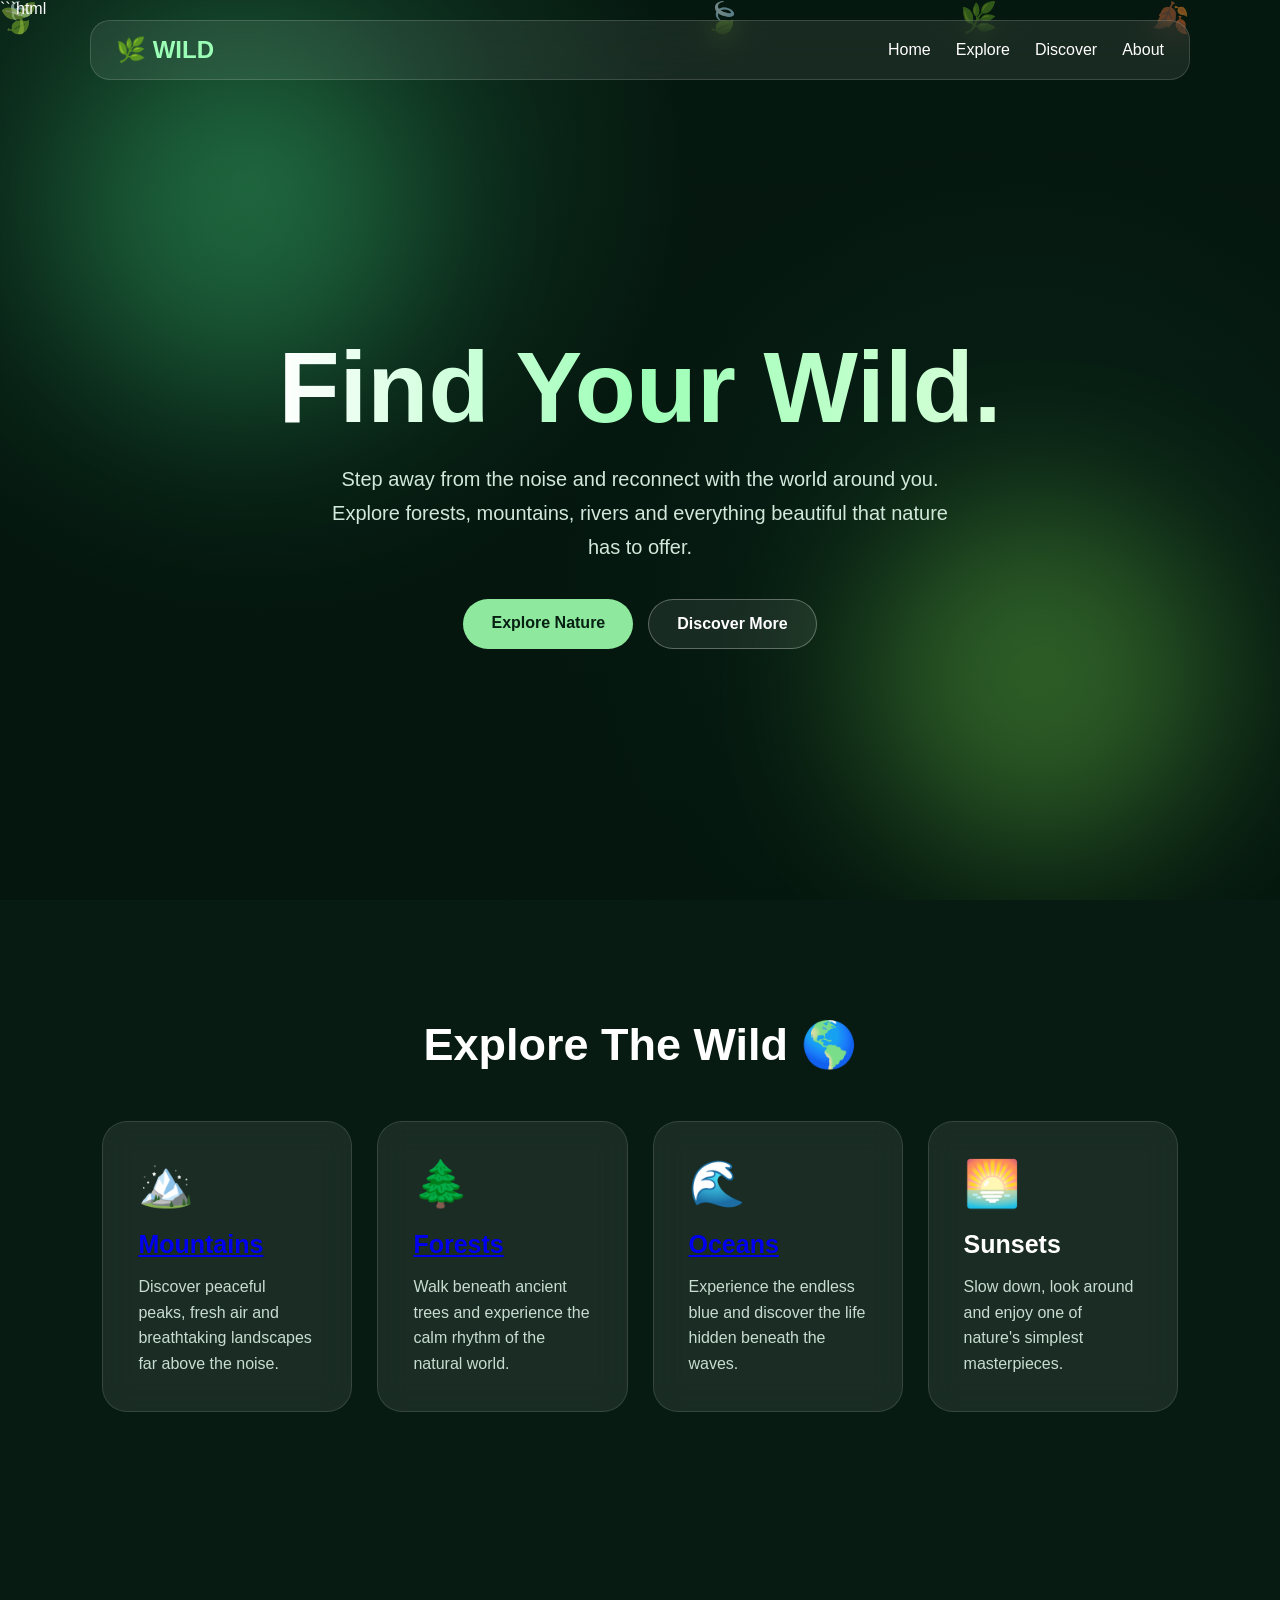
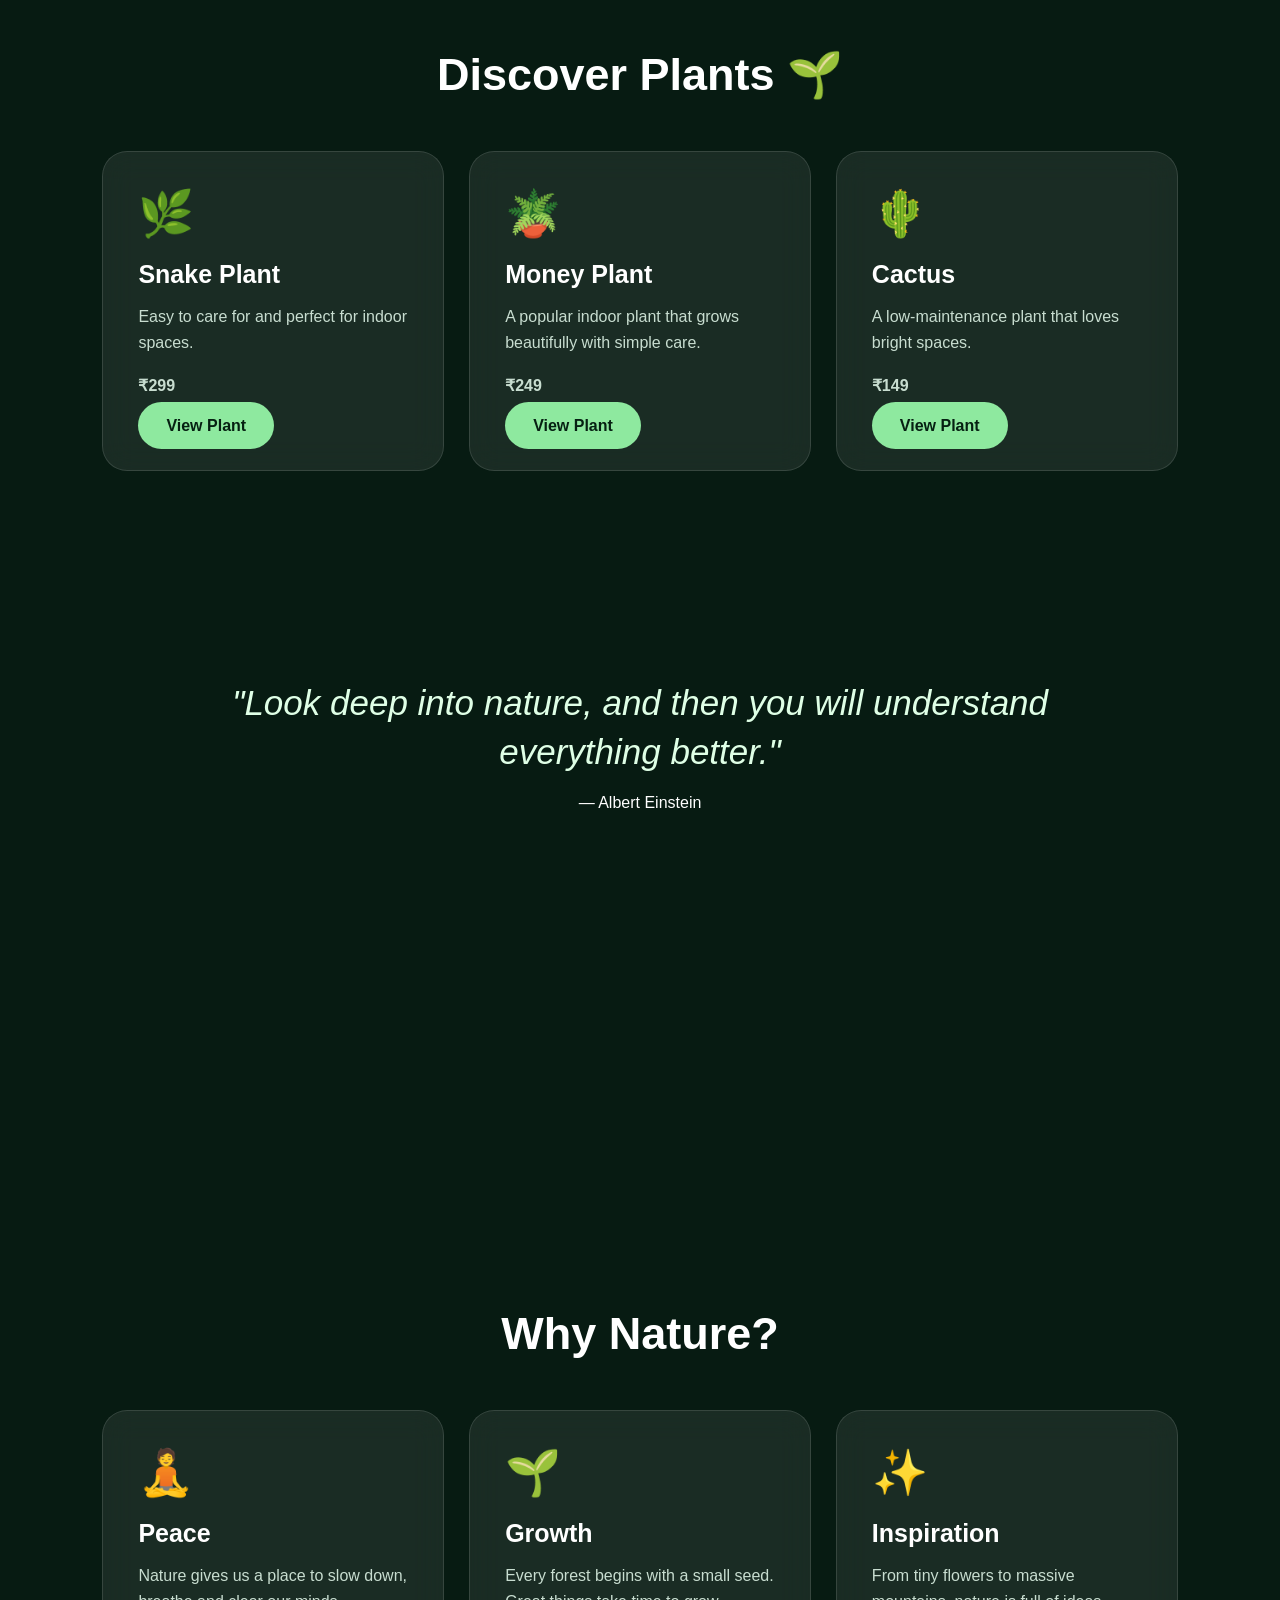
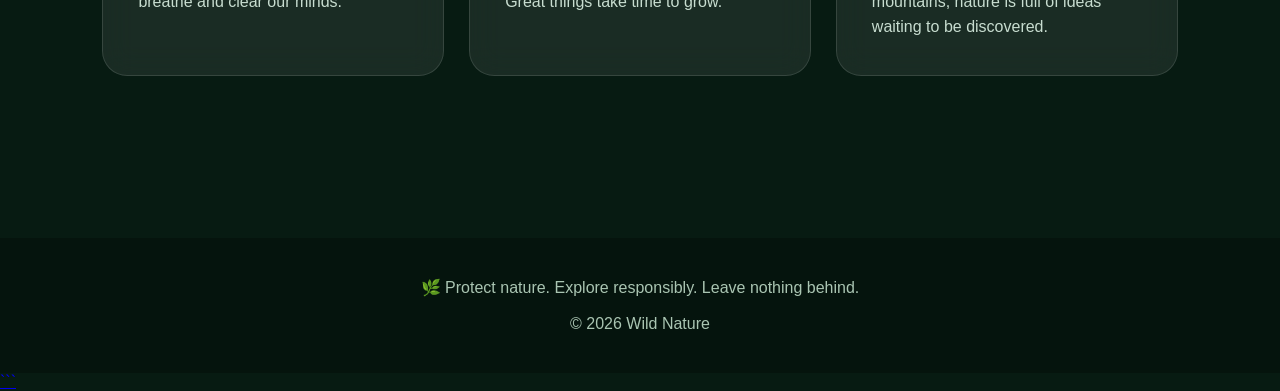
==== index.html @ 9cf92a3c "Update index.html" ====
```html
<!DOCTYPE html>
<html lang="en">
<head>
    <meta charset="UTF-8">
    <meta name="viewport" content="width=device-width, initial-scale=1.0">

    <title>Nature - Find Your Wild</title>

    <style>
        * {
            margin: 0;
            padding: 0;
            box-sizing: border-box;
            font-family: Arial, sans-serif;
        }

        html {
            scroll-behavior: smooth;
        }

        body {
            color: white;
            background: #071b12;
            overflow-x: hidden;
        }

        /* ================= BACKGROUND ================= */

        .background {
            position: fixed;
            inset: 0;
            z-index: -2;
            overflow: hidden;
            background:
                linear-gradient(rgba(3, 20, 12, 0.45), rgba(3, 20, 12, 0.8)),
                radial-gradient(circle at 20% 20%, #246b45, transparent 35%),
                radial-gradient(circle at 80% 70%, #123d2a, transparent 40%),
                #071b12;
        }

        /* Glowing circles */

        .glow {
            position: absolute;
            width: 350px;
            height: 350px;
            border-radius: 50%;
            filter: blur(80px);
            opacity: 0.35;
            animation: moveGlow 12s infinite alternate ease-in-out;
        }

        .glow1 {
            background: #36b56b;
            top: 5%;
            left: 5%;
        }

        .glow2 {
            background: #78d64b;
            bottom: 5%;
            right: 5%;
            animation-delay: 3s;
        }

        @keyframes moveGlow {
            from {
                transform: translate(0, 0);
            }

            to {
                transform: translate(150px, 100px);
            }
        }

        /* ================= FLOATING LEAVES ================= */

        .leaf {
            position: absolute;
            font-size: 30px;
            opacity: 0.5;
            animation: floatLeaf linear infinite;
        }

        .leaf:nth-child(1) {
            left: 10%;
            animation-duration: 12s;
            animation-delay: 1s;
        }

        .leaf:nth-child(2) {
            left: 30%;
            animation-duration: 16s;
            animation-delay: 4s;
        }

        .leaf:nth-child(3) {
            left: 55%;
            animation-duration: 13s;
            animation-delay: 2s;
        }

        .leaf:nth-child(4) {
            left: 75%;
            animation-duration: 18s;
            animation-delay: 5s;
        }

        .leaf:nth-child(5) {
            left: 90%;
            animation-duration: 14s;
            animation-delay: 7s;
        }

        @keyframes floatLeaf {
            0% {
                top: -10%;
                transform: rotate(0deg) translateX(0);
            }

            50% {
                transform: rotate(180deg) translateX(100px);
            }

            100% {
                top: 110%;
                transform: rotate(360deg) translateX(-100px);
            }
        }

        /* ================= NAVBAR ================= */

        nav {
            position: fixed;
            top: 20px;
            left: 50%;
            transform: translateX(-50%);
            width: 90%;
            max-width: 1100px;

            display: flex;
            justify-content: space-between;
            align-items: center;

            padding: 15px 25px;

            background: rgba(255, 255, 255, 0.08);
            backdrop-filter: blur(15px);

            border: 1px solid rgba(255, 255, 255, 0.15);
            border-radius: 20px;

            z-index: 10;
        }

        .logo {
            font-size: 24px;
            font-weight: bold;
            color: #9cffb6;
        }

        .nav-links {
            display: flex;
            gap: 25px;
            list-style: none;
        }

        .nav-links a {
            color: white;
            text-decoration: none;
            transition: 0.3s;
        }

        .nav-links a:hover {
            color: #9cffb6;
        }

        /* ================= HERO ================= */

        .hero {
            min-height: 100vh;

            display: flex;
            flex-direction: column;
            justify-content: center;
            align-items: center;

            text-align: center;
            padding: 100px 20px 50px;
        }

        .hero h1 {
            font-size: clamp(50px, 8vw, 100px);
            line-height: 1;
            margin-bottom: 25px;

            background: linear-gradient(
                90deg,
                #ffffff,
                #9cffb6,
                #d7ffd9
            );

            -webkit-background-clip: text;
            color: transparent;
        }

        .hero p {
            max-width: 650px;
            font-size: 20px;
            line-height: 1.7;
            color: #d2e8da;
        }

        .buttons {
            margin-top: 35px;
            display: flex;
            gap: 15px;
            flex-wrap: wrap;
            justify-content: center;
        }

        .btn {
            padding: 15px 28px;
            border-radius: 30px;
            text-decoration: none;
            font-weight: bold;
            transition: 0.3s;
        }

        .primary {
            background: #8ee99f;
            color: #062012;
        }

        .secondary {
            border: 1px solid rgba(255,255,255,0.3);
            color: white;
            background: rgba(255,255,255,0.08);
        }

        .btn:hover {
            transform: translateY(-5px);
            box-shadow: 0 10px 30px rgba(0,0,0,0.3);
        }

        /* ================= SECTIONS ================= */

        section {
            min-height: 70vh;
            padding: 100px 8%;
        }

        .section-title {
            text-align: center;
            font-size: 45px;
            margin-bottom: 50px;
        }

        .cards {
            display: grid;
            grid-template-columns: repeat(auto-fit, minmax(230px, 1fr));
            gap: 25px;
        }

        .card {
            padding: 35px;

            background: rgba(255,255,255,0.08);
            backdrop-filter: blur(15px);

            border: 1px solid rgba(255,255,255,0.12);
            border-radius: 25px;

            transition: 0.4s;
        }

        .card:hover {
            transform: translateY(-10px);
            background: rgba(255,255,255,0.13);
        }

        .card .icon {
            font-size: 45px;
            margin-bottom: 20px;
        }

        .card h3 {
            margin-bottom: 15px;
            font-size: 25px;
        }

        .card p {
            color: #c8ddd0;
            line-height: 1.6;
        }

        /* ================= QUOTE ================= */

        .quote {
            text-align: center;
            max-width: 850px;
            margin: auto;
        }

        .quote p {
            font-size: 35px;
            line-height: 1.4;
            font-style: italic;
            color: #dfffe6;
        }

        /* ================= FOOTER ================= */

        footer {
            text-align: center;
            padding: 40px;
            background: rgba(0,0,0,0.25);
            color: #aac5b2;
        }

        /* ================= MOBILE ================= */

        @media (max-width: 600px) {

            .nav-links {
                display: none;
            }

            nav {
                justify-content: center;
            }

            .hero p {
                font-size: 17px;
            }

            .quote p {
                font-size: 25px;
            }
        }
    </style>
</head>

<body>

    <!-- Animated background -->

    <div class="background">

        <div class="glow glow1"></div>
        <div class="glow glow2"></div>

        <div class="leaf">🍃</div>
        <div class="leaf">🌿</div>
        <div class="leaf">🍂</div>
        <div class="leaf">🍃</div>
        <div class="leaf">🌱</div>

    </div>


    <!-- NAVBAR -->

    <nav>

        <div class="logo">
            🌿 WILD
        </div>

        <ul class="nav-links">
            <li><a href="#home">Home</a></li>
            <li><a href="#explore">Explore</a></li>
            <li><a href="#discover">Discover</a></li>
            <li><a href="#about">About</a></li>
        </ul>

    </nav>


    <!-- HERO -->

    <section class="hero" id="home">

        <h1>Find Your Wild.</h1>

        <p>
            Step away from the noise and reconnect with the world
            around you. Explore forests, mountains, rivers and
            everything beautiful that nature has to offer.
        </p>

        <div class="buttons">

            <a href="#explore" class="btn primary">
                Explore Nature
            </a>

            <a href="#discover" class="btn secondary">
                Discover More
            </a>

        </div>

    </section>


    <!-- EXPLORE -->

    <section id="explore">

        <h2 class="section-title">
            Explore The Wild 🌎
        </h2>

        <div class="cards">

            <div class="card">

                <div class="icon">🏔️</div>

                <h3>
    <a href="mountains.html">Mountains</a></h3>

                <p>
                    Discover peaceful peaks, fresh air and
                    breathtaking landscapes far above the noise.
                </p>

            </div>


            <div class="card">

                <div class="icon">🌲</div>

                <h3>
    <a href="forests.html">Forests</a></h3>

                <p>
                    Walk beneath ancient trees and experience
                    the calm rhythm of the natural world.
                </p>

            </div>


            <div class="card">

                <div class="icon">🌊</div>

                <h3>
    <a href="oceans.html">Oceans</a></h3>

                <p>
                    Experience the endless blue and discover
                    the life hidden beneath the waves.
                </p>

            </div>


            <div class="card">

                <div class="icon">🌅</div>

                <h3>Sunsets</h3>

                <p>
                    Slow down, look around and enjoy one of
                    nature's simplest masterpieces.
                </p>

            </div>

        </div>

    </section>

    <!-- PLANTS -->

<section id="plants">

    <h2 class="section-title">
        Discover Plants 🌱
    </h2>

    <div class="cards">

        <div class="card">
            <div class="icon">🌿</div>

            <h3>Snake Plant</h3>

            <p>
                Easy to care for and perfect for indoor spaces.
            </p>

            <br>

            <p><strong>₹299</strong></p>

            <br>

            <a href="#" class="btn primary">
                View Plant
            </a>
        </div>


        <div class="card">
            <div class="icon">🪴</div>

            <h3>Money Plant</h3>

            <p>
                A popular indoor plant that grows beautifully
                with simple care.
            </p>

            <br>

            <p><strong>₹249</strong></p>

            <br>

            <a href="#" class="btn primary">
                View Plant
            </a>
        </div>


        <div class="card">
            <div class="icon">🌵</div>

            <h3>Cactus</h3>

            <p>
                A low-maintenance plant that loves bright spaces.
            </p>

            <br>

            <p><strong>₹149</strong></p>

            <br>

            <a href="#" class="btn primary">
                View Plant
            </a>
        </div>

    </div>

</section>
    <!-- DISCOVER -->

    <section id="discover">

        <div class="quote">

            <p>
                "Look deep into nature, and then you will
                understand everything better."
            </p>

            <br>

            <span>— Albert Einstein</span>

        </div>

    </section>


    <!-- ABOUT -->

    <section id="about">

        <h2 class="section-title">
            Why Nature?
        </h2>

        <div class="cards">

            <div class="card">
                <div class="icon">🧘</div>
                <h3>Peace</h3>
                <p>
                    Nature gives us a place to slow down,
                    breathe and clear our minds.
                </p>
            </div>

            <div class="card">
                <div class="icon">🌱</div>
                <h3>Growth</h3>
                <p>
                    Every forest begins with a small seed.
                    Great things take time to grow.
                </p>
            </div>

            <div class="card">
                <div class="icon">✨</div>
                <h3>Inspiration</h3>
                <p>
                    From tiny flowers to massive mountains,
                    nature is full of ideas waiting to be discovered.
                </p>
            </div>

        </div>

    </section>


    <!-- FOOTER -->

    <footer>

        <p>
            🌿 Protect nature. Explore responsibly. Leave nothing behind.
        </p>

        <br>

        <p>
            © 2026 Wild Nature
        </p>

    </footer>
<a href="explore.html">
</body>
</html>
```
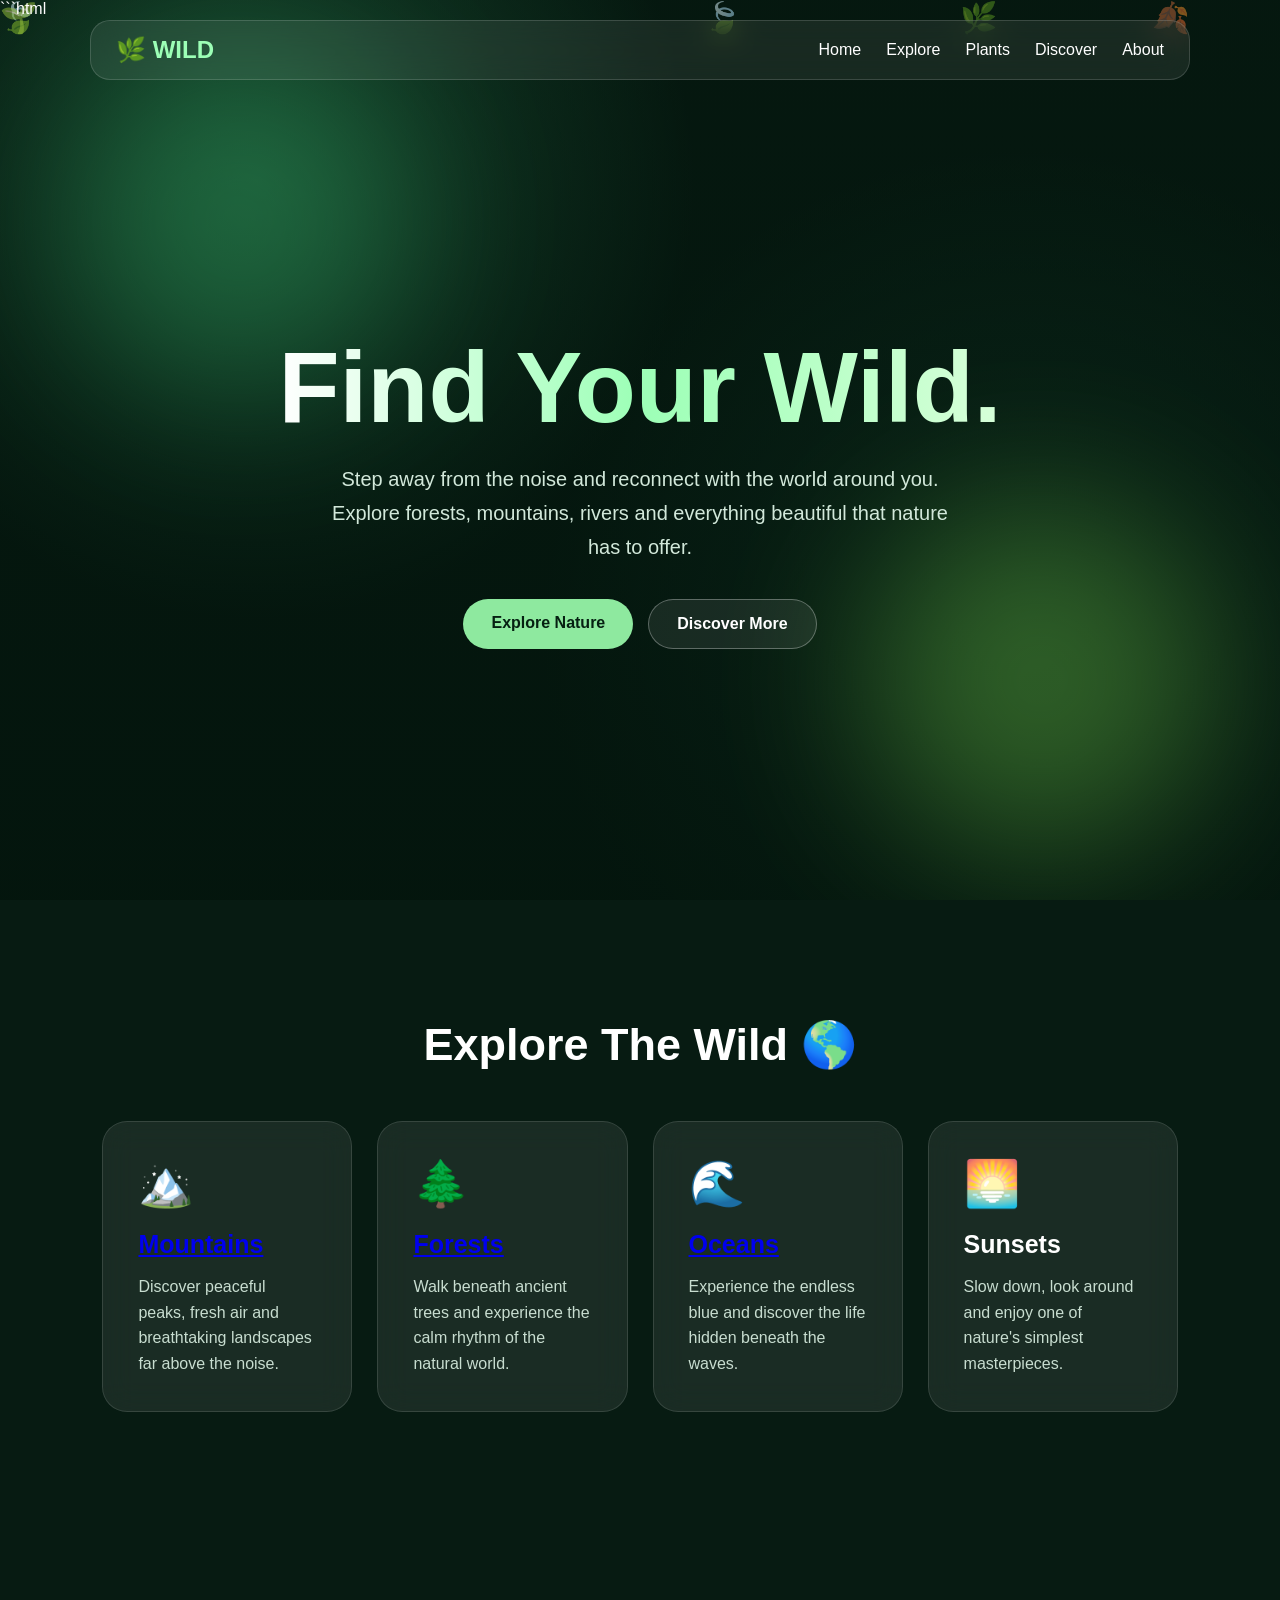
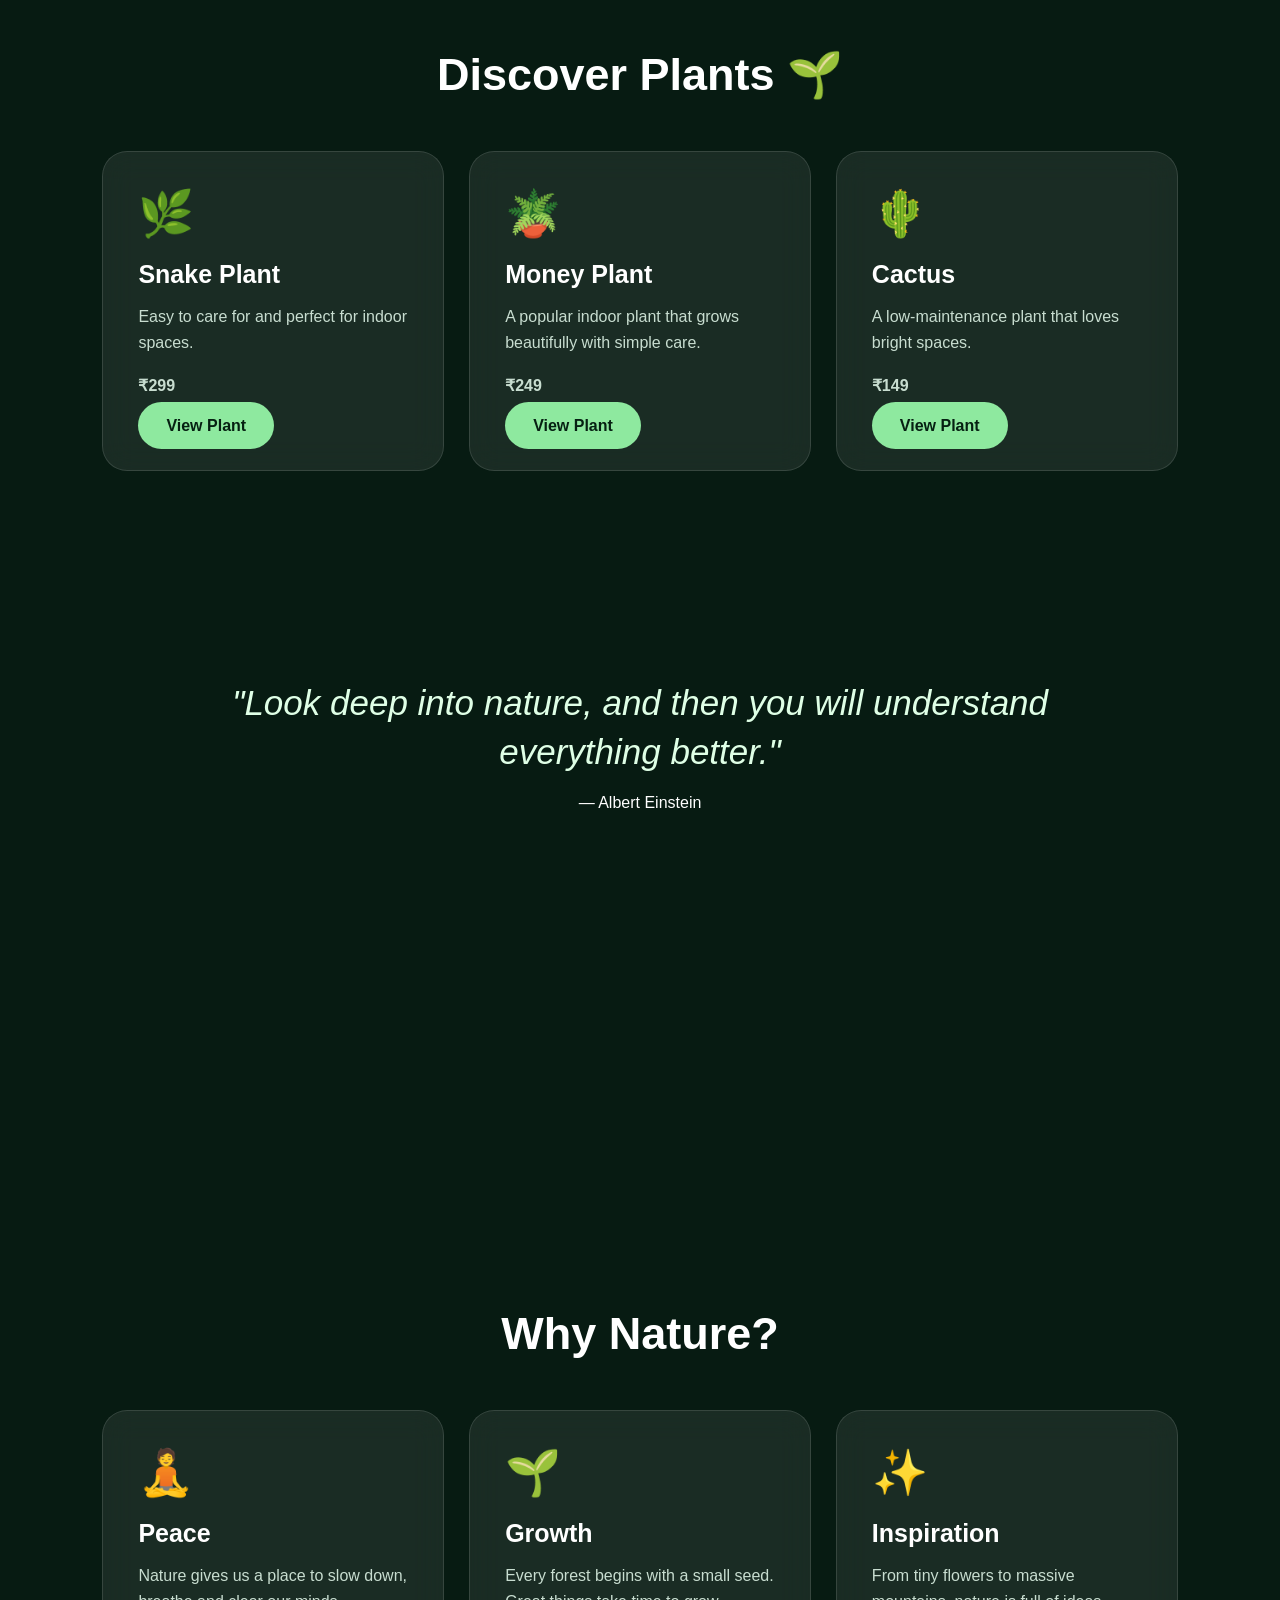
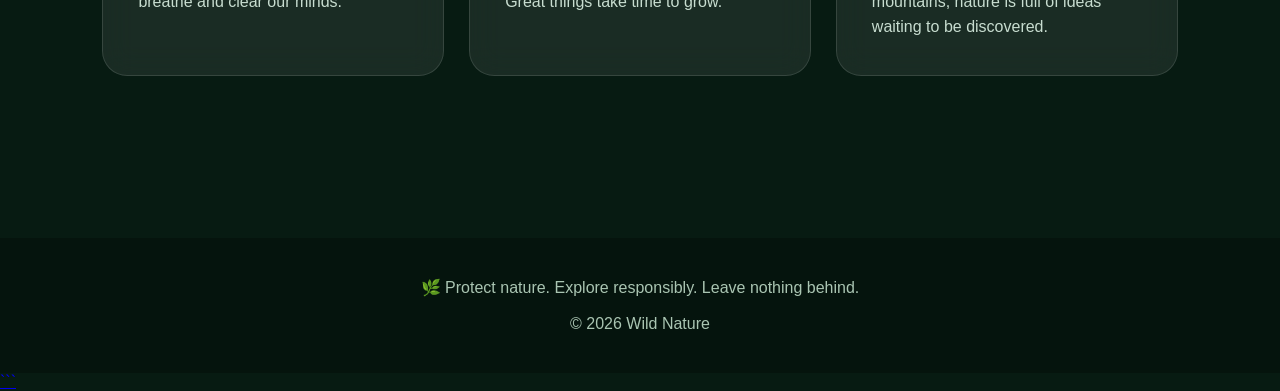
==== commit 23037f58: "Update index.html" ====
--- a/index.html
+++ b/index.html
@@ -372,6 +372,7 @@
         <ul class="nav-links">
             <li><a href="#home">Home</a></li>
             <li><a href="#explore">Explore</a></li>
+            <li><a href="#plants">Plants</a></li>
             <li><a href="#discover">Discover</a></li>
             <li><a href="#about">About</a></li>
         </ul>
@@ -632,6 +633,7 @@
 
     </footer>
 <a href="explore.html">
+
 </body>
 </html>
 ```
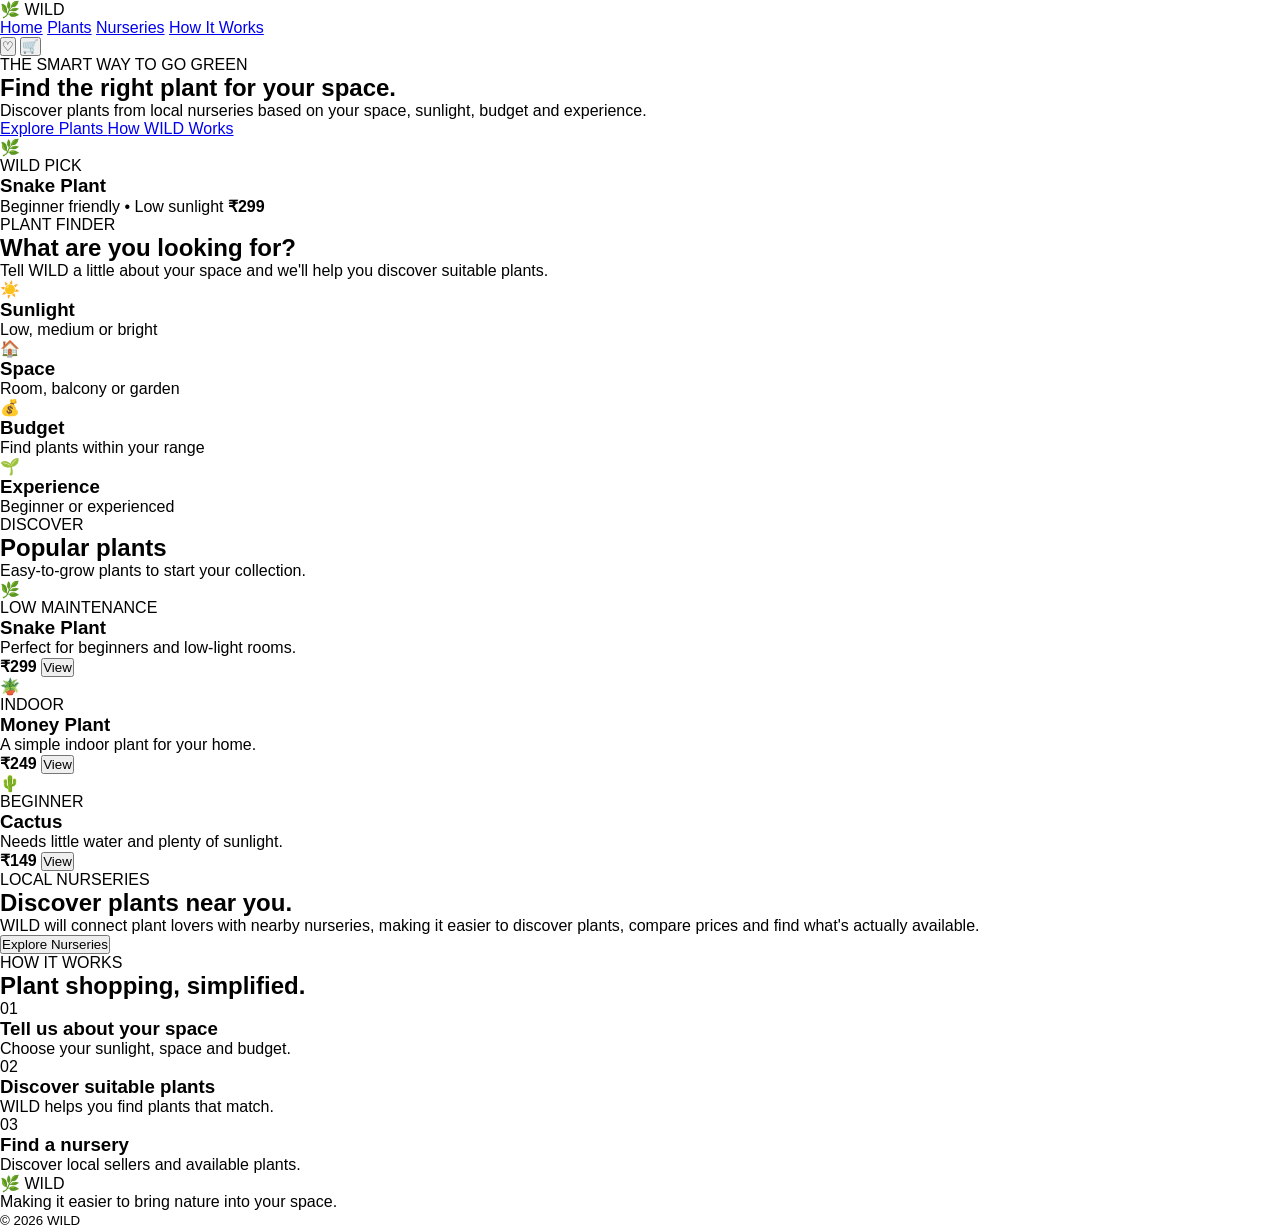
==== commit e08e4efb: "Update index.html" ====
--- a/index.html
+++ b/index.html
@@ -1,639 +1,355 @@
-```html
 <!DOCTYPE html>
 <html lang="en">
+
 <head>
     <meta charset="UTF-8">
     <meta name="viewport" content="width=device-width, initial-scale=1.0">
 
-    <title>Nature - Find Your Wild</title>
-
-    <style>
-        * {
-            margin: 0;
-            padding: 0;
-            box-sizing: border-box;
-            font-family: Arial, sans-serif;
-        }
-
-        html {
-            scroll-behavior: smooth;
-        }
-
-        body {
-            color: white;
-            background: #071b12;
-            overflow-x: hidden;
-        }
-
-        /* ================= BACKGROUND ================= */
-
-        .background {
-            position: fixed;
-            inset: 0;
-            z-index: -2;
-            overflow: hidden;
-            background:
-                linear-gradient(rgba(3, 20, 12, 0.45), rgba(3, 20, 12, 0.8)),
-                radial-gradient(circle at 20% 20%, #246b45, transparent 35%),
-                radial-gradient(circle at 80% 70%, #123d2a, transparent 40%),
-                #071b12;
-        }
-
-        /* Glowing circles */
-
-        .glow {
-            position: absolute;
-            width: 350px;
-            height: 350px;
-            border-radius: 50%;
-            filter: blur(80px);
-            opacity: 0.35;
-            animation: moveGlow 12s infinite alternate ease-in-out;
-        }
-
-        .glow1 {
-            background: #36b56b;
-            top: 5%;
-            left: 5%;
-        }
-
-        .glow2 {
-            background: #78d64b;
-            bottom: 5%;
-            right: 5%;
-            animation-delay: 3s;
-        }
-
-        @keyframes moveGlow {
-            from {
-                transform: translate(0, 0);
-            }
-
-            to {
-                transform: translate(150px, 100px);
-            }
-        }
-
-        /* ================= FLOATING LEAVES ================= */
-
-        .leaf {
-            position: absolute;
-            font-size: 30px;
-            opacity: 0.5;
-            animation: floatLeaf linear infinite;
-        }
-
-        .leaf:nth-child(1) {
-            left: 10%;
-            animation-duration: 12s;
-            animation-delay: 1s;
-        }
-
-        .leaf:nth-child(2) {
-            left: 30%;
-            animation-duration: 16s;
-            animation-delay: 4s;
-        }
-
-        .leaf:nth-child(3) {
-            left: 55%;
-            animation-duration: 13s;
-            animation-delay: 2s;
-        }
-
-        .leaf:nth-child(4) {
-            left: 75%;
-            animation-duration: 18s;
-            animation-delay: 5s;
-        }
-
-        .leaf:nth-child(5) {
-            left: 90%;
-            animation-duration: 14s;
-            animation-delay: 7s;
-        }
-
-        @keyframes floatLeaf {
-            0% {
-                top: -10%;
-                transform: rotate(0deg) translateX(0);
-            }
-
-            50% {
-                transform: rotate(180deg) translateX(100px);
-            }
-
-            100% {
-                top: 110%;
-                transform: rotate(360deg) translateX(-100px);
-            }
-        }
-
-        /* ================= NAVBAR ================= */
-
-        nav {
-            position: fixed;
-            top: 20px;
-            left: 50%;
-            transform: translateX(-50%);
-            width: 90%;
-            max-width: 1100px;
-
-            display: flex;
-            justify-content: space-between;
-            align-items: center;
-
-            padding: 15px 25px;
-
-            background: rgba(255, 255, 255, 0.08);
-            backdrop-filter: blur(15px);
-
-            border: 1px solid rgba(255, 255, 255, 0.15);
-            border-radius: 20px;
-
-            z-index: 10;
-        }
-
-        .logo {
-            font-size: 24px;
-            font-weight: bold;
-            color: #9cffb6;
-        }
-
-        .nav-links {
-            display: flex;
-            gap: 25px;
-            list-style: none;
-        }
-
-        .nav-links a {
-            color: white;
-            text-decoration: none;
-            transition: 0.3s;
-        }
-
-        .nav-links a:hover {
-            color: #9cffb6;
-        }
-
-        /* ================= HERO ================= */
-
-        .hero {
-            min-height: 100vh;
-
-            display: flex;
-            flex-direction: column;
-            justify-content: center;
-            align-items: center;
-
-            text-align: center;
-            padding: 100px 20px 50px;
-        }
-
-        .hero h1 {
-            font-size: clamp(50px, 8vw, 100px);
-            line-height: 1;
-            margin-bottom: 25px;
-
-            background: linear-gradient(
-                90deg,
-                #ffffff,
-                #9cffb6,
-                #d7ffd9
-            );
-
-            -webkit-background-clip: text;
-            color: transparent;
-        }
-
-        .hero p {
-            max-width: 650px;
-            font-size: 20px;
-            line-height: 1.7;
-            color: #d2e8da;
-        }
-
-        .buttons {
-            margin-top: 35px;
-            display: flex;
-            gap: 15px;
-            flex-wrap: wrap;
-            justify-content: center;
-        }
-
-        .btn {
-            padding: 15px 28px;
-            border-radius: 30px;
-            text-decoration: none;
-            font-weight: bold;
-            transition: 0.3s;
-        }
-
-        .primary {
-            background: #8ee99f;
-            color: #062012;
-        }
-
-        .secondary {
-            border: 1px solid rgba(255,255,255,0.3);
-            color: white;
-            background: rgba(255,255,255,0.08);
-        }
-
-        .btn:hover {
-            transform: translateY(-5px);
-            box-shadow: 0 10px 30px rgba(0,0,0,0.3);
-        }
-
-        /* ================= SECTIONS ================= */
-
-        section {
-            min-height: 70vh;
-            padding: 100px 8%;
-        }
-
-        .section-title {
-            text-align: center;
-            font-size: 45px;
-            margin-bottom: 50px;
-        }
-
-        .cards {
-            display: grid;
-            grid-template-columns: repeat(auto-fit, minmax(230px, 1fr));
-            gap: 25px;
-        }
-
-        .card {
-            padding: 35px;
-
-            background: rgba(255,255,255,0.08);
-            backdrop-filter: blur(15px);
-
-            border: 1px solid rgba(255,255,255,0.12);
-            border-radius: 25px;
-
-            transition: 0.4s;
-        }
-
-        .card:hover {
-            transform: translateY(-10px);
-            background: rgba(255,255,255,0.13);
-        }
-
-        .card .icon {
-            font-size: 45px;
-            margin-bottom: 20px;
-        }
-
-        .card h3 {
-            margin-bottom: 15px;
-            font-size: 25px;
-        }
-
-        .card p {
-            color: #c8ddd0;
-            line-height: 1.6;
-        }
-
-        /* ================= QUOTE ================= */
-
-        .quote {
-            text-align: center;
-            max-width: 850px;
-            margin: auto;
-        }
-
-        .quote p {
-            font-size: 35px;
-            line-height: 1.4;
-            font-style: italic;
-            color: #dfffe6;
-        }
-
-        /* ================= FOOTER ================= */
-
-        footer {
-            text-align: center;
-            padding: 40px;
-            background: rgba(0,0,0,0.25);
-            color: #aac5b2;
-        }
-
-        /* ================= MOBILE ================= */
-
-        @media (max-width: 600px) {
-
-            .nav-links {
-                display: none;
-            }
-
-            nav {
-                justify-content: center;
-            }
-
-            .hero p {
-                font-size: 17px;
-            }
-
-            .quote p {
-                font-size: 25px;
-            }
-        }
-    </style>
+    <title>WILD — Find Your Perfect Plant</title>
+
+    <link rel="stylesheet" href="css/style.css">
 </head>
 
 <body>
 
-    <!-- Animated background -->
-
-    <div class="background">
-
-        <div class="glow glow1"></div>
-        <div class="glow glow2"></div>
-
-        <div class="leaf">🍃</div>
-        <div class="leaf">🌿</div>
-        <div class="leaf">🍂</div>
-        <div class="leaf">🍃</div>
-        <div class="leaf">🌱</div>
-
-    </div>
-
-
     <!-- NAVBAR -->
-
-    <nav>
+    <nav class="navbar">
 
         <div class="logo">
             🌿 WILD
         </div>
 
-        <ul class="nav-links">
-            <li><a href="#home">Home</a></li>
-            <li><a href="#explore">Explore</a></li>
-            <li><a href="#plants">Plants</a></li>
-            <li><a href="#discover">Discover</a></li>
-            <li><a href="#about">About</a></li>
-        </ul>
+        <div class="nav-links">
+            <a href="index.html">Home</a>
+            <a href="#plants">Plants</a>
+            <a href="#nurseries">Nurseries</a>
+            <a href="#how-it-works">How It Works</a>
+        </div>
+
+        <div class="nav-actions">
+            <button>♡</button>
+            <button>🛒</button>
+        </div>
 
     </nav>
 
 
     <!-- HERO -->
-
-    <section class="hero" id="home">
-
-        <h1>Find Your Wild.</h1>
+    <section class="hero">
+
+        <div class="hero-content">
+
+            <p class="small-title">THE SMART WAY TO GO GREEN</p>
+
+            <h1>
+                Find the right plant
+                <span>for your space.</span>
+            </h1>
+
+            <p class="hero-text">
+                Discover plants from local nurseries based on your
+                space, sunlight, budget and experience.
+            </p>
+
+            <div class="hero-buttons">
+
+                <a href="#plants" class="btn primary">
+                    Explore Plants
+                </a>
+
+                <a href="#how-it-works" class="btn secondary">
+                    How WILD Works
+                </a>
+
+            </div>
+
+        </div>
+
+
+        <div class="hero-card">
+
+            <div class="plant-image">
+                🌿
+            </div>
+
+            <div class="plant-info">
+
+                <p>WILD PICK</p>
+
+                <h3>Snake Plant</h3>
+
+                <span>Beginner friendly • Low sunlight</span>
+
+                <strong>₹299</strong>
+
+            </div>
+
+        </div>
+
+    </section>
+
+
+    <!-- PLANT FINDER -->
+    <section class="finder" id="plants">
+
+        <div class="section-heading">
+
+            <p class="small-title">PLANT FINDER</p>
+
+            <h2>What are you looking for?</h2>
+
+            <p>
+                Tell WILD a little about your space and we'll help
+                you discover suitable plants.
+            </p>
+
+        </div>
+
+
+        <div class="finder-grid">
+
+            <div class="finder-option">
+                <span>☀️</span>
+                <h3>Sunlight</h3>
+                <p>Low, medium or bright</p>
+            </div>
+
+            <div class="finder-option">
+                <span>🏠</span>
+                <h3>Space</h3>
+                <p>Room, balcony or garden</p>
+            </div>
+
+            <div class="finder-option">
+                <span>💰</span>
+                <h3>Budget</h3>
+                <p>Find plants within your range</p>
+            </div>
+
+            <div class="finder-option">
+                <span>🌱</span>
+                <h3>Experience</h3>
+                <p>Beginner or experienced</p>
+            </div>
+
+        </div>
+
+    </section>
+
+
+    <!-- FEATURED PLANTS -->
+    <section class="featured">
+
+        <div class="section-heading">
+
+            <p class="small-title">DISCOVER</p>
+
+            <h2>Popular plants</h2>
+
+            <p>
+                Easy-to-grow plants to start your collection.
+            </p>
+
+        </div>
+
+
+        <div class="plant-grid">
+
+            <div class="plant-card">
+
+                <div class="plant-placeholder">
+                    🌿
+                </div>
+
+                <div class="plant-card-content">
+
+                    <span>LOW MAINTENANCE</span>
+
+                    <h3>Snake Plant</h3>
+
+                    <p>
+                        Perfect for beginners and low-light rooms.
+                    </p>
+
+                    <div class="plant-bottom">
+
+                        <strong>₹299</strong>
+
+                        <button>View</button>
+
+                    </div>
+
+                </div>
+
+            </div>
+
+
+            <div class="plant-card">
+
+                <div class="plant-placeholder">
+                    🪴
+                </div>
+
+                <div class="plant-card-content">
+
+                    <span>INDOOR</span>
+
+                    <h3>Money Plant</h3>
+
+                    <p>
+                        A simple indoor plant for your home.
+                    </p>
+
+                    <div class="plant-bottom">
+
+                        <strong>₹249</strong>
+
+                        <button>View</button>
+
+                    </div>
+
+                </div>
+
+            </div>
+
+
+            <div class="plant-card">
+
+                <div class="plant-placeholder">
+                    🌵
+                </div>
+
+                <div class="plant-card-content">
+
+                    <span>BEGINNER</span>
+
+                    <h3>Cactus</h3>
+
+                    <p>
+                        Needs little water and plenty of sunlight.
+                    </p>
+
+                    <div class="plant-bottom">
+
+                        <strong>₹149</strong>
+
+                        <button>View</button>
+
+                    </div>
+
+                </div>
+
+            </div>
+
+        </div>
+
+    </section>
+
+
+    <!-- NURSERIES -->
+    <section class="nurseries" id="nurseries">
+
+        <div class="nursery-content">
+
+            <p class="small-title">LOCAL NURSERIES</p>
+
+            <h2>
+                Discover plants
+                <span>near you.</span>
+            </h2>
+
+            <p>
+                WILD will connect plant lovers with nearby nurseries,
+                making it easier to discover plants, compare prices
+                and find what's actually available.
+            </p>
+
+            <button class="btn primary">
+                Explore Nurseries
+            </button>
+
+        </div>
+
+    </section>
+
+
+    <!-- HOW IT WORKS -->
+    <section class="how" id="how-it-works">
+
+        <div class="section-heading">
+
+            <p class="small-title">HOW IT WORKS</p>
+
+            <h2>Plant shopping, simplified.</h2>
+
+        </div>
+
+
+        <div class="steps">
+
+            <div class="step">
+
+                <div>01</div>
+
+                <h3>Tell us about your space</h3>
+
+                <p>
+                    Choose your sunlight, space and budget.
+                </p>
+
+            </div>
+
+
+            <div class="step">
+
+                <div>02</div>
+
+                <h3>Discover suitable plants</h3>
+
+                <p>
+                    WILD helps you find plants that match.
+                </p>
+
+            </div>
+
+
+            <div class="step">
+
+                <div>03</div>
+
+                <h3>Find a nursery</h3>
+
+                <p>
+                    Discover local sellers and available plants.
+                </p>
+
+            </div>
+
+        </div>
+
+    </section>
+
+
+    <!-- FOOTER -->
+    <footer>
+
+        <div class="logo">
+            🌿 WILD
+        </div>
 
         <p>
-            Step away from the noise and reconnect with the world
-            around you. Explore forests, mountains, rivers and
-            everything beautiful that nature has to offer.
+            Making it easier to bring nature into your space.
         </p>
 
-        <div class="buttons">
-
-            <a href="#explore" class="btn primary">
-                Explore Nature
-            </a>
-
-            <a href="#discover" class="btn secondary">
-                Discover More
-            </a>
-
-        </div>
-
-    </section>
-
-
-    <!-- EXPLORE -->
-
-    <section id="explore">
-
-        <h2 class="section-title">
-            Explore The Wild 🌎
-        </h2>
-
-        <div class="cards">
-
-            <div class="card">
-
-                <div class="icon">🏔️</div>
-
-                <h3>
-    <a href="mountains.html">Mountains</a></h3>
-
-                <p>
-                    Discover peaceful peaks, fresh air and
-                    breathtaking landscapes far above the noise.
-                </p>
-
-            </div>
-
-
-            <div class="card">
-
-                <div class="icon">🌲</div>
-
-                <h3>
-    <a href="forests.html">Forests</a></h3>
-
-                <p>
-                    Walk beneath ancient trees and experience
-                    the calm rhythm of the natural world.
-                </p>
-
-            </div>
-
-
-            <div class="card">
-
-                <div class="icon">🌊</div>
-
-                <h3>
-    <a href="oceans.html">Oceans</a></h3>
-
-                <p>
-                    Experience the endless blue and discover
-                    the life hidden beneath the waves.
-                </p>
-
-            </div>
-
-
-            <div class="card">
-
-                <div class="icon">🌅</div>
-
-                <h3>Sunsets</h3>
-
-                <p>
-                    Slow down, look around and enjoy one of
-                    nature's simplest masterpieces.
-                </p>
-
-            </div>
-
-        </div>
-
-    </section>
-
-    <!-- PLANTS -->
-
-<section id="plants">
-
-    <h2 class="section-title">
-        Discover Plants 🌱
-    </h2>
-
-    <div class="cards">
-
-        <div class="card">
-            <div class="icon">🌿</div>
-
-            <h3>Snake Plant</h3>
-
-            <p>
-                Easy to care for and perfect for indoor spaces.
-            </p>
-
-            <br>
-
-            <p><strong>₹299</strong></p>
-
-            <br>
-
-            <a href="#" class="btn primary">
-                View Plant
-            </a>
-        </div>
-
-
-        <div class="card">
-            <div class="icon">🪴</div>
-
-            <h3>Money Plant</h3>
-
-            <p>
-                A popular indoor plant that grows beautifully
-                with simple care.
-            </p>
-
-            <br>
-
-            <p><strong>₹249</strong></p>
-
-            <br>
-
-            <a href="#" class="btn primary">
-                View Plant
-            </a>
-        </div>
-
-
-        <div class="card">
-            <div class="icon">🌵</div>
-
-            <h3>Cactus</h3>
-
-            <p>
-                A low-maintenance plant that loves bright spaces.
-            </p>
-
-            <br>
-
-            <p><strong>₹149</strong></p>
-
-            <br>
-
-            <a href="#" class="btn primary">
-                View Plant
-            </a>
-        </div>
-
-    </div>
-
-</section>
-    <!-- DISCOVER -->
-
-    <section id="discover">
-
-        <div class="quote">
-
-            <p>
-                "Look deep into nature, and then you will
-                understand everything better."
-            </p>
-
-            <br>
-
-            <span>— Albert Einstein</span>
-
-        </div>
-
-    </section>
-
-
-    <!-- ABOUT -->
-
-    <section id="about">
-
-        <h2 class="section-title">
-            Why Nature?
-        </h2>
-
-        <div class="cards">
-
-            <div class="card">
-                <div class="icon">🧘</div>
-                <h3>Peace</h3>
-                <p>
-                    Nature gives us a place to slow down,
-                    breathe and clear our minds.
-                </p>
-            </div>
-
-            <div class="card">
-                <div class="icon">🌱</div>
-                <h3>Growth</h3>
-                <p>
-                    Every forest begins with a small seed.
-                    Great things take time to grow.
-                </p>
-            </div>
-
-            <div class="card">
-                <div class="icon">✨</div>
-                <h3>Inspiration</h3>
-                <p>
-                    From tiny flowers to massive mountains,
-                    nature is full of ideas waiting to be discovered.
-                </p>
-            </div>
-
-        </div>
-
-    </section>
-
-
-    <!-- FOOTER -->
-
-    <footer>
-
-        <p>
-            🌿 Protect nature. Explore responsibly. Leave nothing behind.
-        </p>
-
-        <br>
-
-        <p>
-            © 2026 Wild Nature
-        </p>
+        <small>
+            © 2026 WILD
+        </small>
 
     </footer>
-<a href="explore.html">
+
+
+    <script src="js/app.js"></script>
 
 </body>
+
 </html>
-```
--- a/css/style.css
+++ b/css/style.css
@@ -0,0 +1,11 @@
+/* WILD main stylesheet */
+
+* {
+    margin: 0;
+    padding: 0;
+    box-sizing: border-box;
+}
+
+body {
+    font-family: Arial, sans-serif;
+}
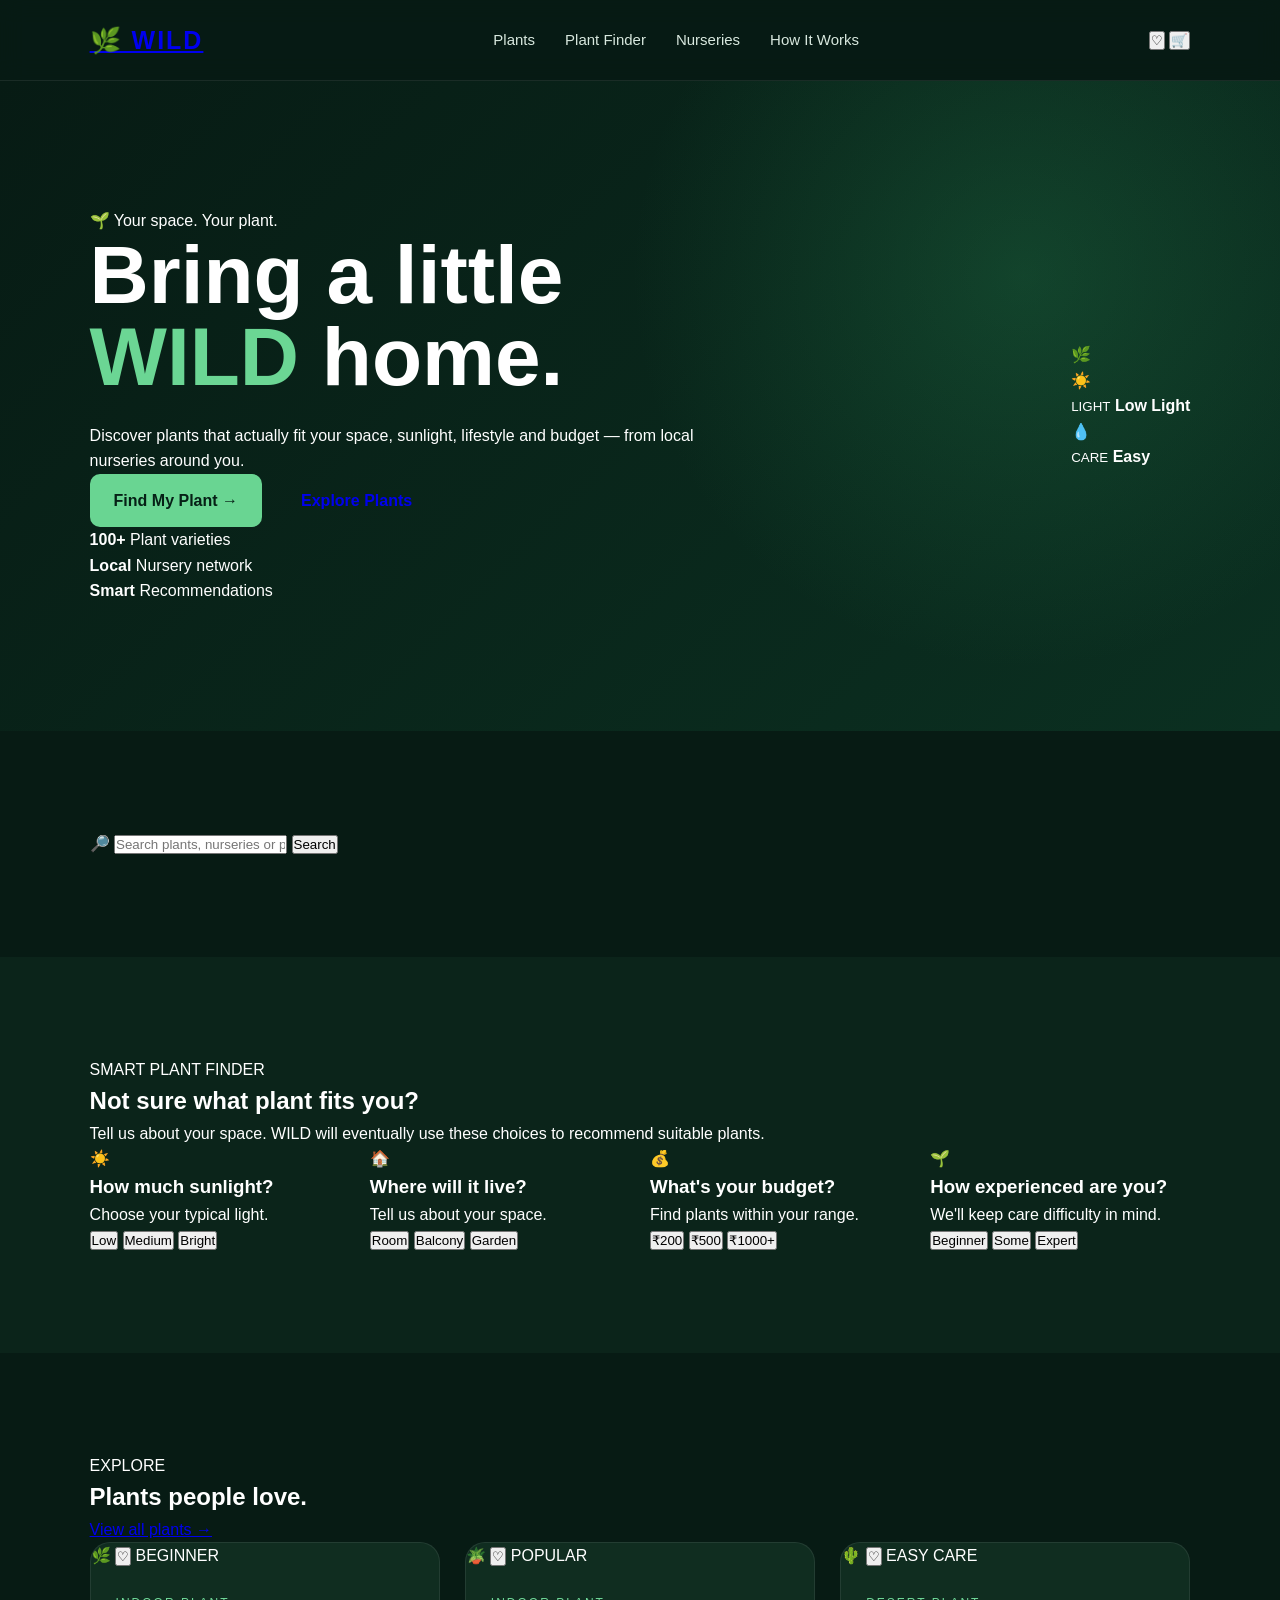
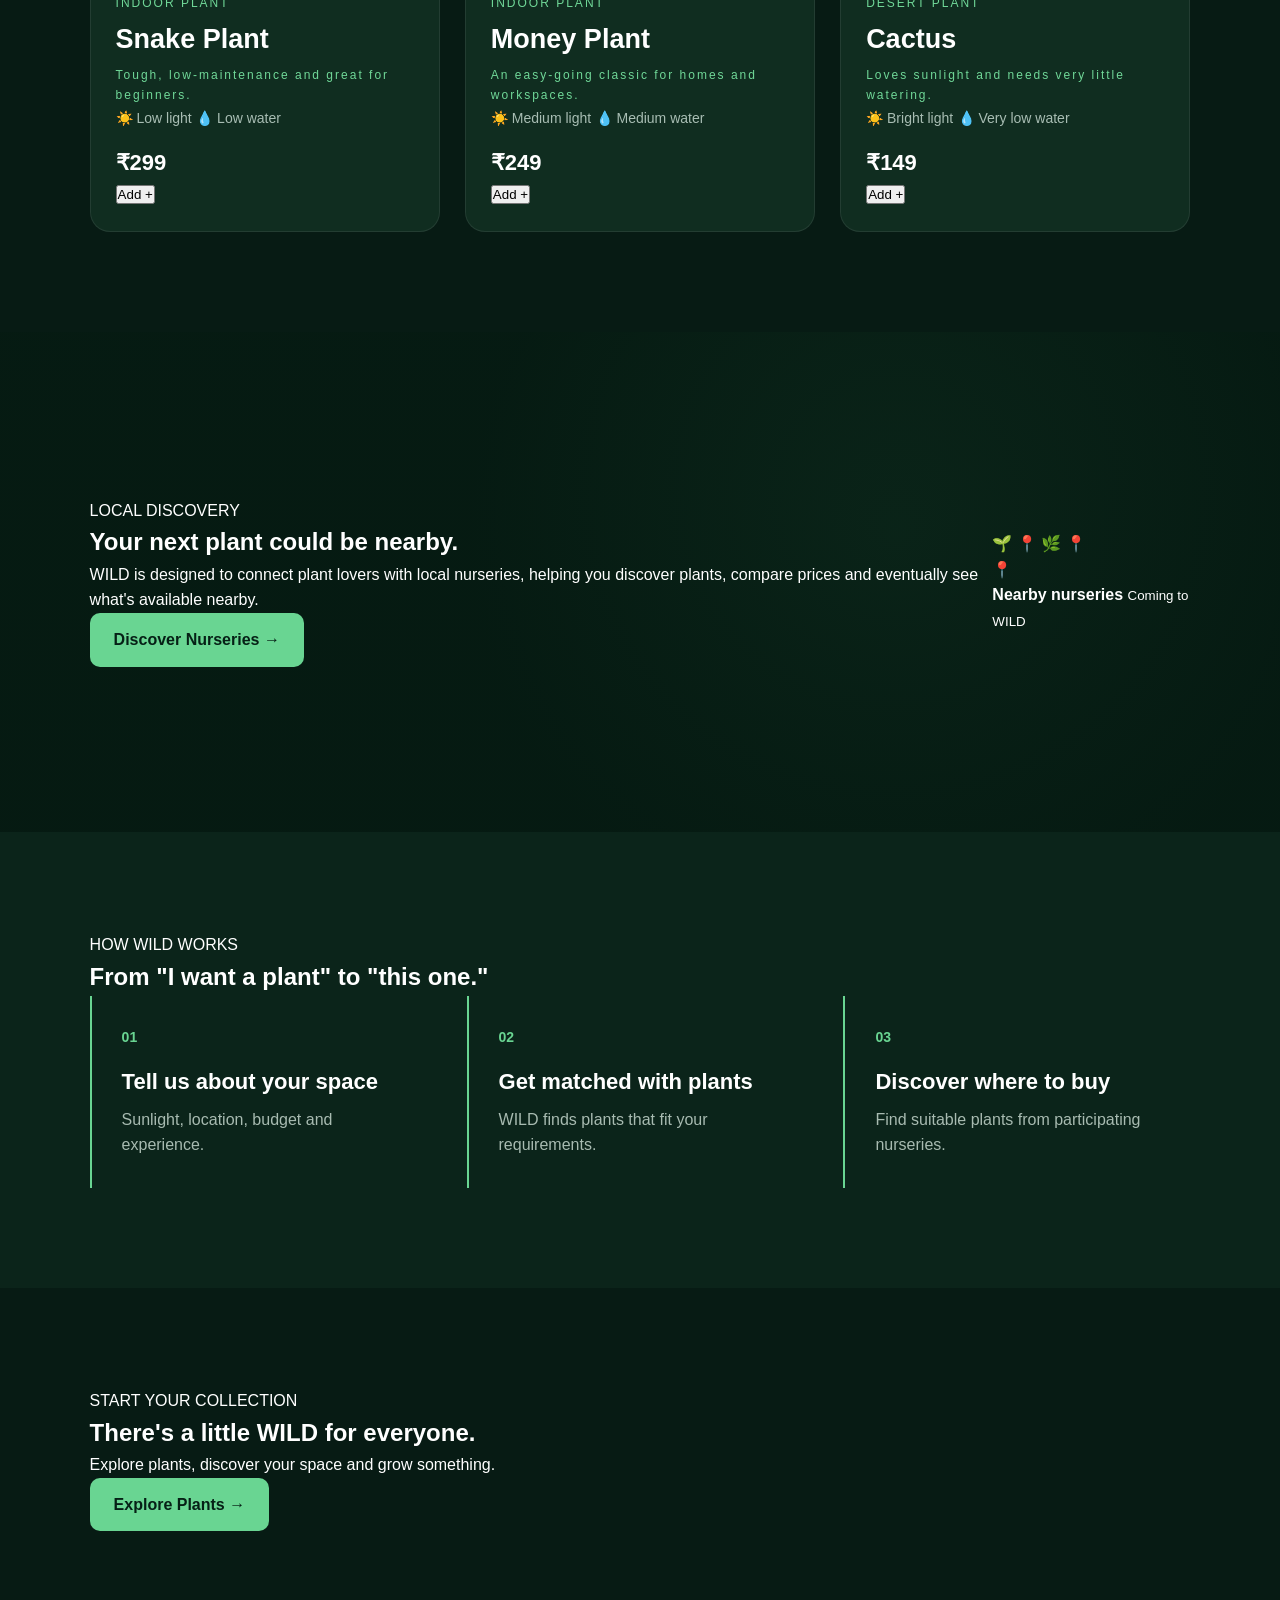
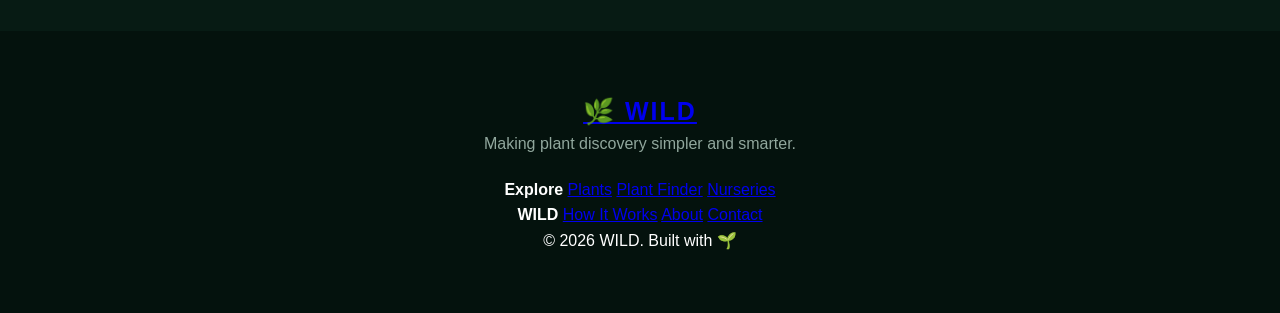
==== commit e0f25025: "Update index.html" ====
--- a/index.html
+++ b/index.html
@@ -15,335 +15,566 @@
     <!-- NAVBAR -->
     <nav class="navbar">
 
-        <div class="logo">
-            🌿 WILD
+        <a href="index.html" class="logo">🌿 WILD</a>
+
+        <div class="nav-links">
+            <a href="#plants">Plants</a>
+            <a href="#finder">Plant Finder</a>
+            <a href="#nurseries">Nurseries</a>
+            <a href="#how">How It Works</a>
         </div>
 
-        <div class="nav-links">
-            <a href="index.html">Home</a>
-            <a href="#plants">Plants</a>
-            <a href="#nurseries">Nurseries</a>
-            <a href="#how-it-works">How It Works</a>
+        <div class="nav-right">
+            <button class="icon-btn">♡</button>
+            <button class="icon-btn">🛒</button>
         </div>
 
-        <div class="nav-actions">
-            <button>♡</button>
-            <button>🛒</button>
-        </div>
-
     </nav>
 
 
     <!-- HERO -->
-    <section class="hero">
-
-        <div class="hero-content">
-
-            <p class="small-title">THE SMART WAY TO GO GREEN</p>
-
-            <h1>
-                Find the right plant
-                <span>for your space.</span>
-            </h1>
-
-            <p class="hero-text">
-                Discover plants from local nurseries based on your
-                space, sunlight, budget and experience.
-            </p>
-
-            <div class="hero-buttons">
+    <main>
+
+        <section class="hero">
+
+            <div class="hero-content">
+
+                <div class="badge">
+                    🌱 Your space. Your plant.
+                </div>
+
+                <h1>
+                    Bring a little
+                    <span>WILD</span>
+                    home.
+                </h1>
+
+                <p>
+                    Discover plants that actually fit your space,
+                    sunlight, lifestyle and budget — from local
+                    nurseries around you.
+                </p>
+
+                <div class="hero-buttons">
+
+                    <a href="#finder" class="btn primary">
+                        Find My Plant →
+                    </a>
+
+                    <a href="#plants" class="btn outline">
+                        Explore Plants
+                    </a>
+
+                </div>
+
+                <div class="trust">
+
+                    <div>
+                        <strong>100+</strong>
+                        <span>Plant varieties</span>
+                    </div>
+
+                    <div>
+                        <strong>Local</strong>
+                        <span>Nursery network</span>
+                    </div>
+
+                    <div>
+                        <strong>Smart</strong>
+                        <span>Recommendations</span>
+                    </div>
+
+                </div>
+
+            </div>
+
+
+            <div class="hero-visual">
+
+                <div class="glow"></div>
+
+                <div class="plant-showcase">
+
+                    <div class="plant-art">
+                        🌿
+                    </div>
+
+                    <div class="floating-card card-top">
+                        ☀️
+                        <div>
+                            <small>LIGHT</small>
+                            <strong>Low Light</strong>
+                        </div>
+                    </div>
+
+                    <div class="floating-card card-bottom">
+                        💧
+                        <div>
+                            <small>CARE</small>
+                            <strong>Easy</strong>
+                        </div>
+                    </div>
+
+                </div>
+
+            </div>
+
+        </section>
+
+
+        <!-- SEARCH -->
+        <section class="search-section">
+
+            <div class="search-box">
+
+                <span>🔎</span>
+
+                <input
+                    type="text"
+                    placeholder="Search plants, nurseries or plant types..."
+                >
+
+                <button>Search</button>
+
+            </div>
+
+        </section>
+
+
+        <!-- PLANT FINDER -->
+        <section class="finder" id="finder">
+
+            <div class="section-header">
+
+                <div>
+                    <p class="eyebrow">SMART PLANT FINDER</p>
+
+                    <h2>
+                        Not sure what plant
+                        <span>fits you?</span>
+                    </h2>
+                </div>
+
+                <p>
+                    Tell us about your space. WILD will eventually
+                    use these choices to recommend suitable plants.
+                </p>
+
+            </div>
+
+
+            <div class="finder-grid">
+
+                <div class="finder-card">
+
+                    <div class="finder-icon">☀️</div>
+
+                    <h3>How much sunlight?</h3>
+
+                    <p>Choose your typical light.</p>
+
+                    <div class="choices">
+                        <button>Low</button>
+                        <button>Medium</button>
+                        <button>Bright</button>
+                    </div>
+
+                </div>
+
+
+                <div class="finder-card">
+
+                    <div class="finder-icon">🏠</div>
+
+                    <h3>Where will it live?</h3>
+
+                    <p>Tell us about your space.</p>
+
+                    <div class="choices">
+                        <button>Room</button>
+                        <button>Balcony</button>
+                        <button>Garden</button>
+                    </div>
+
+                </div>
+
+
+                <div class="finder-card">
+
+                    <div class="finder-icon">💰</div>
+
+                    <h3>What's your budget?</h3>
+
+                    <p>Find plants within your range.</p>
+
+                    <div class="choices">
+                        <button>₹200</button>
+                        <button>₹500</button>
+                        <button>₹1000+</button>
+                    </div>
+
+                </div>
+
+
+                <div class="finder-card">
+
+                    <div class="finder-icon">🌱</div>
+
+                    <h3>How experienced are you?</h3>
+
+                    <p>We'll keep care difficulty in mind.</p>
+
+                    <div class="choices">
+                        <button>Beginner</button>
+                        <button>Some</button>
+                        <button>Expert</button>
+                    </div>
+
+                </div>
+
+            </div>
+
+        </section>
+
+
+        <!-- PLANTS -->
+        <section class="plants" id="plants">
+
+            <div class="section-header">
+
+                <div>
+                    <p class="eyebrow">EXPLORE</p>
+
+                    <h2>
+                        Plants people
+                        <span>love.</span>
+                    </h2>
+                </div>
+
+                <a href="#" class="view-all">
+                    View all plants →
+                </a>
+
+            </div>
+
+
+            <div class="plant-grid">
+
+
+                <!-- PLANT 1 -->
+
+                <article class="plant-card">
+
+                    <div class="plant-photo snake">
+                        🌿
+
+                        <button class="heart">♡</button>
+
+                        <span class="tag">BEGINNER</span>
+                    </div>
+
+                    <div class="plant-info">
+
+                        <p class="category">INDOOR PLANT</p>
+
+                        <h3>Snake Plant</h3>
+
+                        <p class="description">
+                            Tough, low-maintenance and great
+                            for beginners.
+                        </p>
+
+                        <div class="plant-meta">
+                            <span>☀️ Low light</span>
+                            <span>💧 Low water</span>
+                        </div>
+
+                        <div class="price-row">
+
+                            <strong>₹299</strong>
+
+                            <button class="add-btn">
+                                Add +
+                            </button>
+
+                        </div>
+
+                    </div>
+
+                </article>
+
+
+                <!-- PLANT 2 -->
+
+                <article class="plant-card">
+
+                    <div class="plant-photo money">
+                        🪴
+
+                        <button class="heart">♡</button>
+
+                        <span class="tag">POPULAR</span>
+                    </div>
+
+                    <div class="plant-info">
+
+                        <p class="category">INDOOR PLANT</p>
+
+                        <h3>Money Plant</h3>
+
+                        <p class="description">
+                            An easy-going classic for homes
+                            and workspaces.
+                        </p>
+
+                        <div class="plant-meta">
+                            <span>☀️ Medium light</span>
+                            <span>💧 Medium water</span>
+                        </div>
+
+                        <div class="price-row">
+
+                            <strong>₹249</strong>
+
+                            <button class="add-btn">
+                                Add +
+                            </button>
+
+                        </div>
+
+                    </div>
+
+                </article>
+
+
+                <!-- PLANT 3 -->
+
+                <article class="plant-card">
+
+                    <div class="plant-photo cactus">
+                        🌵
+
+                        <button class="heart">♡</button>
+
+                        <span class="tag">EASY CARE</span>
+                    </div>
+
+                    <div class="plant-info">
+
+                        <p class="category">DESERT PLANT</p>
+
+                        <h3>Cactus</h3>
+
+                        <p class="description">
+                            Loves sunlight and needs very
+                            little watering.
+                        </p>
+
+                        <div class="plant-meta">
+                            <span>☀️ Bright light</span>
+                            <span>💧 Very low water</span>
+                        </div>
+
+                        <div class="price-row">
+
+                            <strong>₹149</strong>
+
+                            <button class="add-btn">
+                                Add +
+                            </button>
+
+                        </div>
+
+                    </div>
+
+                </article>
+
+            </div>
+
+        </section>
+
+
+        <!-- NURSERIES -->
+        <section class="nurseries" id="nurseries">
+
+            <div class="nursery-text">
+
+                <p class="eyebrow">LOCAL DISCOVERY</p>
+
+                <h2>
+                    Your next plant
+                    could be <span>nearby.</span>
+                </h2>
+
+                <p>
+                    WILD is designed to connect plant lovers
+                    with local nurseries, helping you discover
+                    plants, compare prices and eventually see
+                    what's available nearby.
+                </p>
+
+                <a href="#" class="btn primary">
+                    Discover Nurseries →
+                </a>
+
+            </div>
+
+
+            <div class="nursery-box">
+
+                <div class="map-dots">
+                    <span>🌱</span>
+                    <span>📍</span>
+                    <span>🌿</span>
+                    <span>📍</span>
+                </div>
+
+                <div class="location-card">
+
+                    <span>📍</span>
+
+                    <div>
+                        <strong>Nearby nurseries</strong>
+                        <small>Coming to WILD</small>
+                    </div>
+
+                </div>
+
+            </div>
+
+        </section>
+
+
+        <!-- HOW IT WORKS -->
+        <section class="how" id="how">
+
+            <div class="section-header center">
+
+                <p class="eyebrow">HOW WILD WORKS</p>
+
+                <h2>
+                    From "I want a plant"
+                    to <span>"this one."</span>
+                </h2>
+
+            </div>
+
+
+            <div class="steps">
+
+                <div class="step">
+
+                    <div class="number">01</div>
+
+                    <h3>Tell us about your space</h3>
+
+                    <p>
+                        Sunlight, location, budget and
+                        experience.
+                    </p>
+
+                </div>
+
+
+                <div class="step">
+
+                    <div class="number">02</div>
+
+                    <h3>Get matched with plants</h3>
+
+                    <p>
+                        WILD finds plants that fit your
+                        requirements.
+                    </p>
+
+                </div>
+
+
+                <div class="step">
+
+                    <div class="number">03</div>
+
+                    <h3>Discover where to buy</h3>
+
+                    <p>
+                        Find suitable plants from
+                        participating nurseries.
+                    </p>
+
+                </div>
+
+            </div>
+
+        </section>
+
+
+        <!-- CTA -->
+        <section class="cta">
+
+            <div>
+
+                <p class="eyebrow">START YOUR COLLECTION</p>
+
+                <h2>
+                    There's a little
+                    <span>WILD</span> for everyone.
+                </h2>
+
+                <p>
+                    Explore plants, discover your space
+                    and grow something.
+                </p>
 
                 <a href="#plants" class="btn primary">
-                    Explore Plants
+                    Explore Plants →
                 </a>
 
-                <a href="#how-it-works" class="btn secondary">
-                    How WILD Works
-                </a>
-
-            </div>
-
-        </div>
-
-
-        <div class="hero-card">
-
-            <div class="plant-image">
-                🌿
-            </div>
-
-            <div class="plant-info">
-
-                <p>WILD PICK</p>
-
-                <h3>Snake Plant</h3>
-
-                <span>Beginner friendly • Low sunlight</span>
-
-                <strong>₹299</strong>
-
-            </div>
-
-        </div>
-
-    </section>
-
-
-    <!-- PLANT FINDER -->
-    <section class="finder" id="plants">
-
-        <div class="section-heading">
-
-            <p class="small-title">PLANT FINDER</p>
-
-            <h2>What are you looking for?</h2>
-
-            <p>
-                Tell WILD a little about your space and we'll help
-                you discover suitable plants.
-            </p>
-
-        </div>
-
-
-        <div class="finder-grid">
-
-            <div class="finder-option">
-                <span>☀️</span>
-                <h3>Sunlight</h3>
-                <p>Low, medium or bright</p>
-            </div>
-
-            <div class="finder-option">
-                <span>🏠</span>
-                <h3>Space</h3>
-                <p>Room, balcony or garden</p>
-            </div>
-
-            <div class="finder-option">
-                <span>💰</span>
-                <h3>Budget</h3>
-                <p>Find plants within your range</p>
-            </div>
-
-            <div class="finder-option">
-                <span>🌱</span>
-                <h3>Experience</h3>
-                <p>Beginner or experienced</p>
-            </div>
-
-        </div>
-
-    </section>
-
-
-    <!-- FEATURED PLANTS -->
-    <section class="featured">
-
-        <div class="section-heading">
-
-            <p class="small-title">DISCOVER</p>
-
-            <h2>Popular plants</h2>
-
-            <p>
-                Easy-to-grow plants to start your collection.
-            </p>
-
-        </div>
-
-
-        <div class="plant-grid">
-
-            <div class="plant-card">
-
-                <div class="plant-placeholder">
-                    🌿
-                </div>
-
-                <div class="plant-card-content">
-
-                    <span>LOW MAINTENANCE</span>
-
-                    <h3>Snake Plant</h3>
-
-                    <p>
-                        Perfect for beginners and low-light rooms.
-                    </p>
-
-                    <div class="plant-bottom">
-
-                        <strong>₹299</strong>
-
-                        <button>View</button>
-
-                    </div>
-
-                </div>
-
-            </div>
-
-
-            <div class="plant-card">
-
-                <div class="plant-placeholder">
-                    🪴
-                </div>
-
-                <div class="plant-card-content">
-
-                    <span>INDOOR</span>
-
-                    <h3>Money Plant</h3>
-
-                    <p>
-                        A simple indoor plant for your home.
-                    </p>
-
-                    <div class="plant-bottom">
-
-                        <strong>₹249</strong>
-
-                        <button>View</button>
-
-                    </div>
-
-                </div>
-
-            </div>
-
-
-            <div class="plant-card">
-
-                <div class="plant-placeholder">
-                    🌵
-                </div>
-
-                <div class="plant-card-content">
-
-                    <span>BEGINNER</span>
-
-                    <h3>Cactus</h3>
-
-                    <p>
-                        Needs little water and plenty of sunlight.
-                    </p>
-
-                    <div class="plant-bottom">
-
-                        <strong>₹149</strong>
-
-                        <button>View</button>
-
-                    </div>
-
-                </div>
-
-            </div>
-
-        </div>
-
-    </section>
-
-
-    <!-- NURSERIES -->
-    <section class="nurseries" id="nurseries">
-
-        <div class="nursery-content">
-
-            <p class="small-title">LOCAL NURSERIES</p>
-
-            <h2>
-                Discover plants
-                <span>near you.</span>
-            </h2>
-
-            <p>
-                WILD will connect plant lovers with nearby nurseries,
-                making it easier to discover plants, compare prices
-                and find what's actually available.
-            </p>
-
-            <button class="btn primary">
-                Explore Nurseries
-            </button>
-
-        </div>
-
-    </section>
-
-
-    <!-- HOW IT WORKS -->
-    <section class="how" id="how-it-works">
-
-        <div class="section-heading">
-
-            <p class="small-title">HOW IT WORKS</p>
-
-            <h2>Plant shopping, simplified.</h2>
-
-        </div>
-
-
-        <div class="steps">
-
-            <div class="step">
-
-                <div>01</div>
-
-                <h3>Tell us about your space</h3>
-
-                <p>
-                    Choose your sunlight, space and budget.
-                </p>
-
-            </div>
-
-
-            <div class="step">
-
-                <div>02</div>
-
-                <h3>Discover suitable plants</h3>
-
-                <p>
-                    WILD helps you find plants that match.
-                </p>
-
-            </div>
-
-
-            <div class="step">
-
-                <div>03</div>
-
-                <h3>Find a nursery</h3>
-
-                <p>
-                    Discover local sellers and available plants.
-                </p>
-
-            </div>
-
-        </div>
-
-    </section>
+            </div>
+
+        </section>
+
+    </main>
 
 
     <!-- FOOTER -->
     <footer>
 
-        <div class="logo">
-            🌿 WILD
+        <div class="footer-top">
+
+            <div>
+
+                <a href="#" class="logo">🌿 WILD</a>
+
+                <p>
+                    Making plant discovery
+                    simpler and smarter.
+                </p>
+
+            </div>
+
+            <div class="footer-links">
+
+                <div>
+                    <strong>Explore</strong>
+                    <a href="#plants">Plants</a>
+                    <a href="#finder">Plant Finder</a>
+                    <a href="#nurseries">Nurseries</a>
+                </div>
+
+                <div>
+                    <strong>WILD</strong>
+                    <a href="#how">How It Works</a>
+                    <a href="#">About</a>
+                    <a href="#">Contact</a>
+                </div>
+
+            </div>
+
         </div>
 
-        <p>
-            Making it easier to bring nature into your space.
-        </p>
-
-        <small>
-            © 2026 WILD
-        </small>
+        <div class="footer-bottom">
+            © 2026 WILD. Built with 🌱
+        </div>
 
     </footer>
 
--- a/css/style.css
+++ b/css/style.css
@@ -1,4 +1,6 @@
-/* WILD main stylesheet */
+/* =========================
+   WILD - MAIN STYLES
+========================= */
 
 * {
     margin: 0;
@@ -6,6 +8,499 @@
     box-sizing: border-box;
 }
 
+html {
+    scroll-behavior: smooth;
+}
+
 body {
-    font-family: Arial, sans-serif;
-}
+    font-family: Arial, Helvetica, sans-serif;
+    background: #071b14;
+    color: white;
+    line-height: 1.6;
+}
+
+
+/* =========================
+   NAVBAR
+========================= */
+
+.navbar {
+    width: 100%;
+    padding: 20px 7%;
+    display: flex;
+    justify-content: space-between;
+    align-items: center;
+
+    position: sticky;
+    top: 0;
+    z-index: 100;
+
+    background: rgba(7, 27, 20, 0.9);
+    backdrop-filter: blur(12px);
+
+    border-bottom: 1px solid rgba(255,255,255,0.08);
+}
+
+.logo {
+    font-size: 25px;
+    font-weight: bold;
+    letter-spacing: 2px;
+}
+
+.nav-links {
+    display: flex;
+    gap: 30px;
+}
+
+.nav-links a {
+    color: #d8e8df;
+    text-decoration: none;
+    font-size: 15px;
+}
+
+.nav-links a:hover {
+    color: #72d69a;
+}
+
+.nav-actions {
+    display: flex;
+    gap: 10px;
+}
+
+.nav-actions button {
+    background: rgba(255,255,255,0.08);
+    border: none;
+    color: white;
+    padding: 9px 12px;
+    border-radius: 10px;
+    cursor: pointer;
+}
+
+
+/* =========================
+   HERO
+========================= */
+
+.hero {
+    min-height: 650px;
+    padding: 100px 7%;
+
+    display: flex;
+    align-items: center;
+    justify-content: space-between;
+    gap: 60px;
+
+    background:
+        radial-gradient(circle at 80% 30%, rgba(45, 150, 91, 0.25), transparent 35%),
+        linear-gradient(135deg, #071b14, #0b3021);
+}
+
+.hero-content {
+    max-width: 650px;
+}
+
+.small-title {
+    color: #70d898;
+    font-size: 13px;
+    font-weight: bold;
+    letter-spacing: 3px;
+    margin-bottom: 15px;
+}
+
+.hero h1 {
+    font-size: clamp(48px, 7vw, 82px);
+    line-height: 1;
+    margin-bottom: 25px;
+}
+
+.hero h1 span {
+    color: #6bd694;
+}
+
+.hero-text {
+    color: #b8ccc2;
+    font-size: 18px;
+    max-width: 550px;
+    margin-bottom: 35px;
+}
+
+.hero-buttons {
+    display: flex;
+    gap: 15px;
+}
+
+.btn {
+    display: inline-block;
+    padding: 14px 24px;
+    border-radius: 10px;
+    text-decoration: none;
+    font-weight: bold;
+    border: none;
+    cursor: pointer;
+}
+
+.primary {
+    background: #69d592;
+    color: #062016;
+}
+
+.primary:hover {
+    background: #82e6a7;
+}
+
+.secondary {
+    border: 1px solid rgba(255,255,255,0.2);
+    color: white;
+    background: rgba(255,255,255,0.05);
+}
+
+
+/* =========================
+   HERO PLANT CARD
+========================= */
+
+.hero-card {
+    width: 330px;
+    background: rgba(255,255,255,0.08);
+    border: 1px solid rgba(255,255,255,0.12);
+    border-radius: 25px;
+    overflow: hidden;
+
+    box-shadow: 0 30px 80px rgba(0,0,0,0.35);
+}
+
+.plant-image {
+    height: 300px;
+
+    display: flex;
+    align-items: center;
+    justify-content: center;
+
+    font-size: 120px;
+
+    background:
+        radial-gradient(circle, #326d4d, #0c3020);
+}
+
+.plant-info {
+    padding: 25px;
+}
+
+.plant-info p {
+    color: #70d898;
+    font-size: 12px;
+    letter-spacing: 2px;
+}
+
+.plant-info h3 {
+    font-size: 27px;
+    margin: 5px 0;
+}
+
+.plant-info span {
+    color: #a8bdb3;
+    font-size: 14px;
+}
+
+.plant-info strong {
+    display: block;
+    margin-top: 15px;
+    font-size: 22px;
+}
+
+
+/* =========================
+   GENERAL SECTIONS
+========================= */
+
+section {
+    padding: 100px 7%;
+}
+
+.section-heading {
+    max-width: 650px;
+    margin-bottom: 50px;
+}
+
+.section-heading h2 {
+    font-size: 45px;
+    margin-bottom: 12px;
+}
+
+.section-heading p {
+    color: #aebfb7;
+}
+
+
+/* =========================
+   PLANT FINDER
+========================= */
+
+.finder {
+    background: #0b241a;
+}
+
+.finder-grid {
+    display: grid;
+    grid-template-columns: repeat(4, 1fr);
+    gap: 20px;
+}
+
+.finder-option {
+    padding: 30px;
+    background: rgba(255,255,255,0.05);
+    border: 1px solid rgba(255,255,255,0.08);
+    border-radius: 18px;
+    transition: 0.3s;
+}
+
+.finder-option:hover {
+    transform: translateY(-7px);
+    background: rgba(255,255,255,0.09);
+}
+
+.finder-option span {
+    font-size: 35px;
+}
+
+.finder-option h3 {
+    margin: 15px 0 5px;
+}
+
+.finder-option p {
+    color: #9fb3a9;
+    font-size: 14px;
+}
+
+
+/* =========================
+   FEATURED PLANTS
+========================= */
+
+.featured {
+    background: #071b14;
+}
+
+.plant-grid {
+    display: grid;
+    grid-template-columns: repeat(3, 1fr);
+    gap: 25px;
+}
+
+.plant-card {
+    background: #102d20;
+    border: 1px solid rgba(255,255,255,0.08);
+    border-radius: 20px;
+    overflow: hidden;
+    transition: 0.3s;
+}
+
+.plant-card:hover {
+    transform: translateY(-8px);
+}
+
+.plant-placeholder {
+    height: 250px;
+
+    display: flex;
+    align-items: center;
+    justify-content: center;
+
+    font-size: 90px;
+
+    background:
+        radial-gradient(circle, #315f46, #102d20);
+}
+
+.plant-card-content {
+    padding: 25px;
+}
+
+.plant-card-content > span {
+    color: #6bd694;
+    font-size: 11px;
+    letter-spacing: 2px;
+}
+
+.plant-card-content h3 {
+    font-size: 24px;
+    margin: 8px 0;
+}
+
+.plant-card-content p {
+    color: #a8bbb1;
+    font-size: 14px;
+}
+
+.plant-bottom {
+    margin-top: 20px;
+
+    display: flex;
+    justify-content: space-between;
+    align-items: center;
+}
+
+.plant-bottom strong {
+    font-size: 20px;
+}
+
+.plant-bottom button {
+    background: #69d592;
+    color: #062016;
+    border: none;
+    padding: 9px 17px;
+    border-radius: 8px;
+    cursor: pointer;
+    font-weight: bold;
+}
+
+
+/* =========================
+   NURSERIES
+========================= */
+
+.nurseries {
+    min-height: 500px;
+
+    display: flex;
+    align-items: center;
+
+    background:
+        linear-gradient(rgba(5,25,17,0.85), rgba(5,25,17,0.9)),
+        radial-gradient(circle at 70% 40%, #2b6948, transparent 45%),
+        #0a2419;
+}
+
+.nursery-content {
+    max-width: 650px;
+}
+
+.nursery-content h2 {
+    font-size: 55px;
+    line-height: 1.1;
+    margin-bottom: 25px;
+}
+
+.nursery-content h2 span {
+    color: #6bd694;
+}
+
+.nursery-content > p:not(.small-title) {
+    color: #b3c5bc;
+    margin-bottom: 30px;
+    font-size: 17px;
+}
+
+
+/* =========================
+   HOW IT WORKS
+========================= */
+
+.how {
+    background: #0b241a;
+}
+
+.steps {
+    display: grid;
+    grid-template-columns: repeat(3, 1fr);
+    gap: 30px;
+}
+
+.step {
+    padding: 30px;
+    border-left: 2px solid #69d592;
+}
+
+.step > div {
+    color: #69d592;
+    font-size: 14px;
+    font-weight: bold;
+}
+
+.step h3 {
+    margin: 15px 0 8px;
+    font-size: 22px;
+}
+
+.step p {
+    color: #a8bbb1;
+}
+
+
+/* =========================
+   FOOTER
+========================= */
+
+footer {
+    padding: 60px 7%;
+    background: #04120d;
+    text-align: center;
+}
+
+footer .logo {
+    margin-bottom: 10px;
+}
+
+footer p {
+    color: #91a79d;
+    margin-bottom: 20px;
+}
+
+footer small {
+    color: #60756b;
+}
+
+
+/* =========================
+   MOBILE
+========================= */
+
+@media (max-width: 850px) {
+
+    .nav-links {
+        display: none;
+    }
+
+    .hero {
+        flex-direction: column;
+        align-items: flex-start;
+    }
+
+    .hero-card {
+        width: 100%;
+        max-width: 400px;
+    }
+
+    .finder-grid {
+        grid-template-columns: repeat(2, 1fr);
+    }
+
+    .plant-grid {
+        grid-template-columns: 1fr;
+    }
+
+    .steps {
+        grid-template-columns: 1fr;
+    }
+}
+
+
+@media (max-width: 500px) {
+
+    .hero {
+        padding-top: 70px;
+    }
+
+    .hero h1 {
+        font-size: 48px;
+    }
+
+    .finder-grid {
+        grid-template-columns: 1fr;
+    }
+
+    .hero-buttons {
+        flex-direction: column;
+    }
+
+}
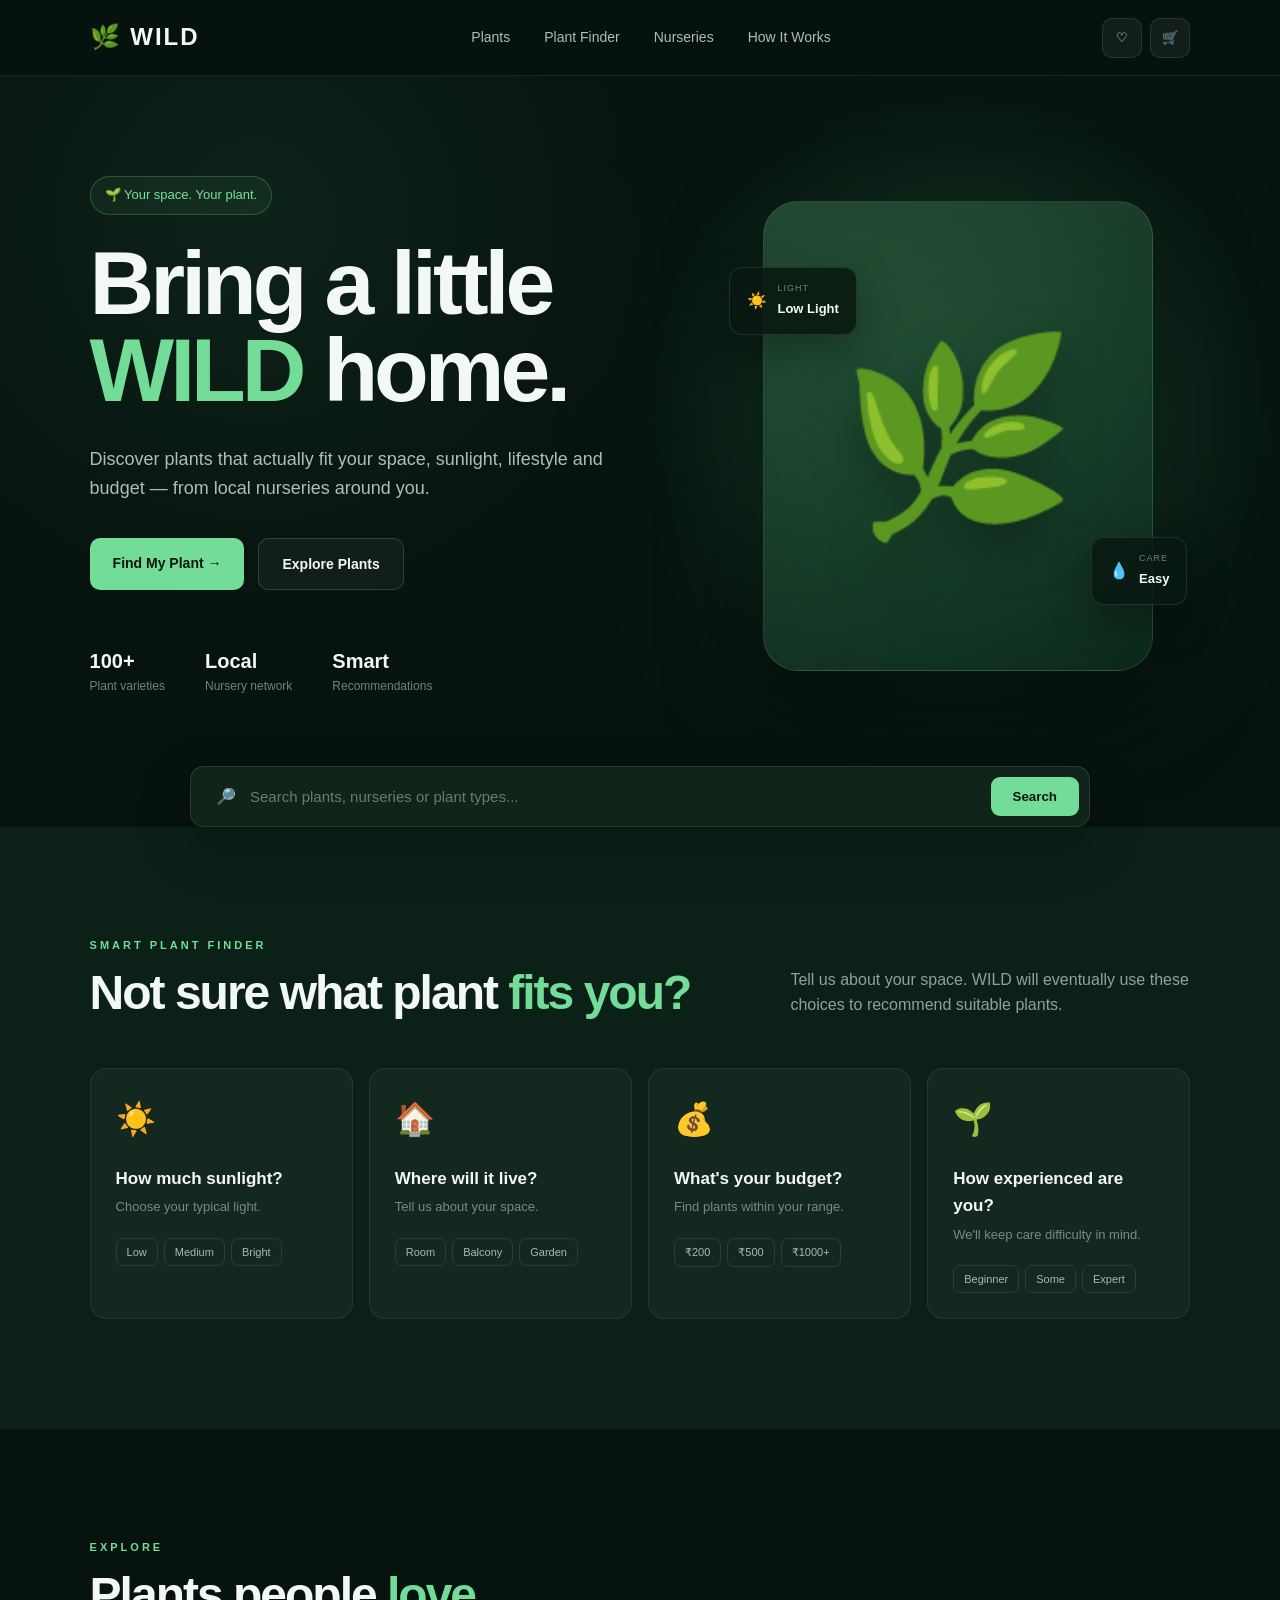
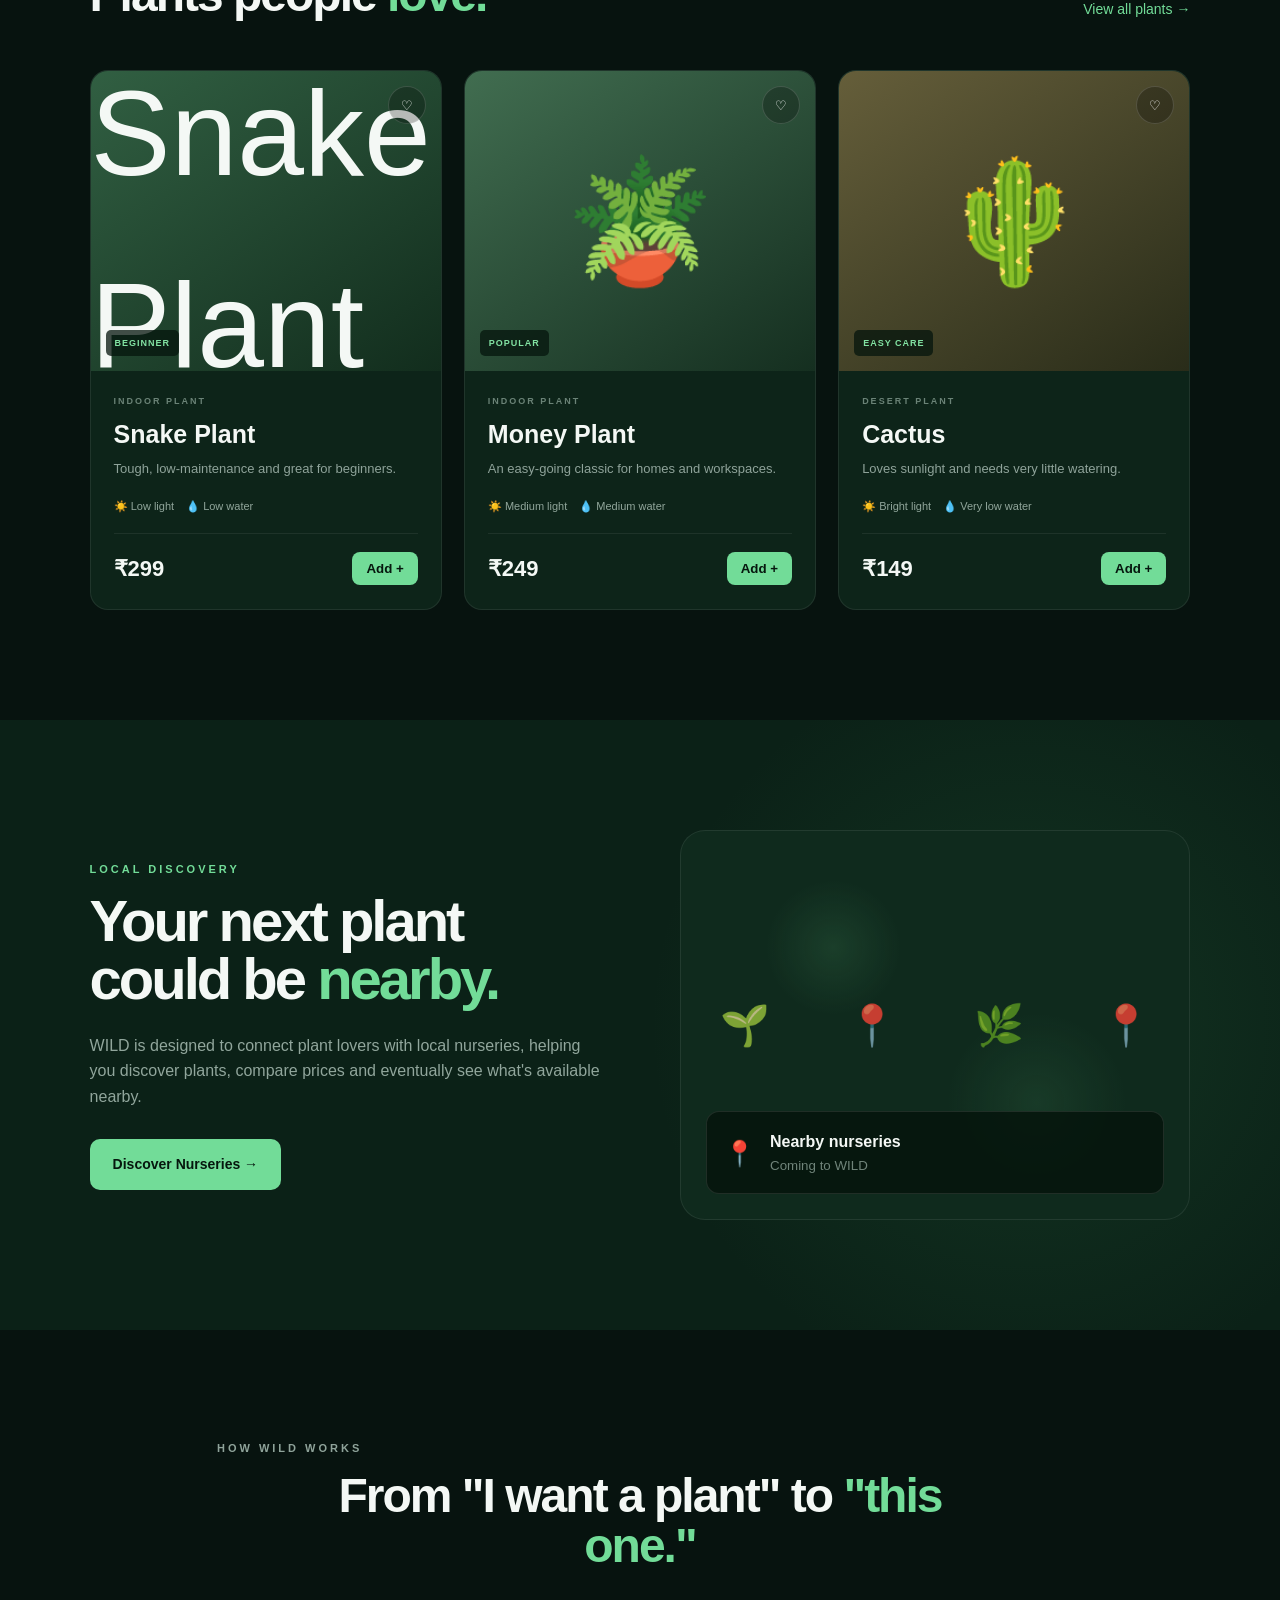
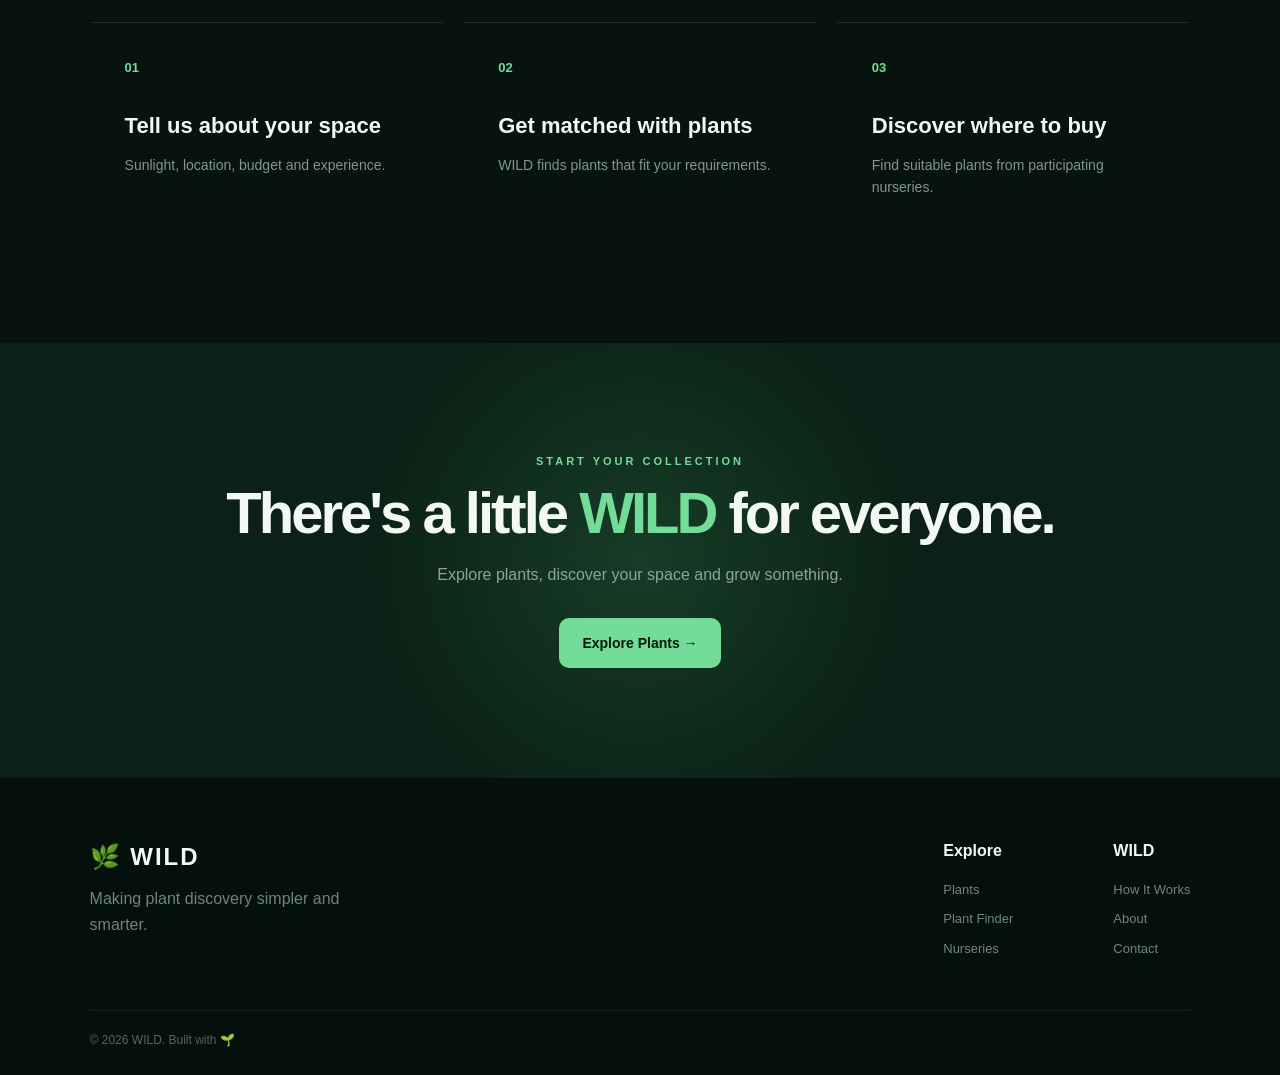
==== commit 524911dd: "Update index.html" ====
--- a/index.html
+++ b/index.html
@@ -264,11 +264,12 @@
                 <!-- PLANT 1 -->
 
                 <article class="plant-card">
-
                     <div class="plant-photo snake">
-                        🌿
-
-                        <button class="heart">♡</button>
+
+    <img src="images/snake-plant.jpg" alt="Snake Plant">
+
+    <button class="heart">♡</button>
+
 
                         <span class="tag">BEGINNER</span>
                     </div>
--- a/css/style.css
+++ b/css/style.css
@@ -1,7 +1,3 @@
-/* =========================
-   WILD - MAIN STYLES
-========================= */
-
 * {
     margin: 0;
     padding: 0;
@@ -14,461 +10,816 @@
 
 body {
     font-family: Arial, Helvetica, sans-serif;
-    background: #071b14;
-    color: white;
+    background: #07130f;
+    color: #f4f8f5;
     line-height: 1.6;
 }
 
-
-/* =========================
-   NAVBAR
-========================= */
+a {
+    color: inherit;
+    text-decoration: none;
+}
+
+button {
+    font-family: inherit;
+}
+
+
+/* NAVBAR */
 
 .navbar {
-    width: 100%;
-    padding: 20px 7%;
-    display: flex;
+    height: 76px;
+    padding: 0 7%;
+    display: flex;
+    align-items: center;
     justify-content: space-between;
-    align-items: center;
 
     position: sticky;
     top: 0;
     z-index: 100;
 
-    background: rgba(7, 27, 20, 0.9);
-    backdrop-filter: blur(12px);
-
-    border-bottom: 1px solid rgba(255,255,255,0.08);
+    background: rgba(7, 19, 15, 0.88);
+    backdrop-filter: blur(18px);
+
+    border-bottom: 1px solid rgba(255,255,255,0.07);
 }
 
 .logo {
-    font-size: 25px;
+    font-size: 24px;
+    font-weight: 800;
+    letter-spacing: 2px;
+}
+
+.nav-links {
+    display: flex;
+    gap: 34px;
+}
+
+.nav-links a {
+    color: #aebdb5;
+    font-size: 14px;
+    transition: 0.2s;
+}
+
+.nav-links a:hover {
+    color: #78e09d;
+}
+
+.nav-right {
+    display: flex;
+    gap: 8px;
+}
+
+.icon-btn {
+    width: 40px;
+    height: 40px;
+
+    border: 1px solid rgba(255,255,255,0.1);
+    border-radius: 10px;
+
+    background: rgba(255,255,255,0.05);
+    color: white;
+
+    cursor: pointer;
+}
+
+
+/* HERO */
+
+.hero {
+    min-height: 720px;
+    padding: 90px 7%;
+
+    display: grid;
+    grid-template-columns: 1.1fr 0.9fr;
+    align-items: center;
+    gap: 70px;
+
+    overflow: hidden;
+
+    background:
+        radial-gradient(circle at 75% 45%, rgba(53, 156, 91, 0.25), transparent 30%),
+        radial-gradient(circle at 20% 20%, rgba(40, 104, 67, 0.18), transparent 35%),
+        #07130f;
+}
+
+.hero-content {
+    max-width: 700px;
+}
+
+.badge {
+    display: inline-block;
+
+    padding: 8px 14px;
+    margin-bottom: 25px;
+
+    border: 1px solid rgba(111, 221, 151, 0.25);
+    border-radius: 30px;
+
+    background: rgba(87, 190, 125, 0.08);
+
+    color: #7ae09e;
+    font-size: 13px;
+}
+
+.hero h1 {
+    font-size: clamp(55px, 7vw, 90px);
+    line-height: 0.98;
+    letter-spacing: -4px;
+    margin-bottom: 30px;
+}
+
+.hero h1 span {
+    color: #72dc98;
+}
+
+.hero-content > p:not(.badge) {
+    max-width: 600px;
+    color: #aebdb6;
+    font-size: 18px;
+    margin-bottom: 35px;
+}
+
+.hero-buttons {
+    display: flex;
+    gap: 14px;
+}
+
+.btn {
+    display: inline-block;
+    padding: 14px 23px;
+    border-radius: 10px;
+    font-weight: 700;
+    font-size: 14px;
+    transition: 0.25s;
+}
+
+.primary {
+    background: #72dc98;
+    color: #06170e;
+}
+
+.primary:hover {
+    transform: translateY(-3px);
+    background: #91e9b0;
+}
+
+.outline {
+    border: 1px solid rgba(255,255,255,0.15);
+    background: rgba(255,255,255,0.04);
+}
+
+.outline:hover {
+    background: rgba(255,255,255,0.09);
+}
+
+
+/* HERO STATS */
+
+.trust {
+    display: flex;
+    gap: 40px;
+    margin-top: 55px;
+}
+
+.trust div {
+    display: flex;
+    flex-direction: column;
+}
+
+.trust strong {
+    font-size: 20px;
+}
+
+.trust span {
+    color: #71847b;
+    font-size: 12px;
+}
+
+
+/* HERO VISUAL */
+
+.hero-visual {
+    position: relative;
+    min-height: 500px;
+
+    display: flex;
+    align-items: center;
+    justify-content: center;
+}
+
+.glow {
+    position: absolute;
+    width: 400px;
+    height: 400px;
+
+    background: #1e6d42;
+    filter: blur(100px);
+    opacity: 0.25;
+}
+
+.plant-showcase {
+    width: 390px;
+    height: 470px;
+
+    position: relative;
+
+    display: flex;
+    align-items: center;
+    justify-content: center;
+
+    border-radius: 35px;
+
+    background:
+        linear-gradient(145deg, rgba(73, 135, 91, 0.4), rgba(13, 46, 30, 0.8));
+
+    border: 1px solid rgba(255,255,255,0.1);
+
+    box-shadow: 0 35px 100px rgba(0,0,0,0.4);
+}
+
+.plant-art {
+    font-size: 190px;
+    filter: drop-shadow(0 25px 25px rgba(0,0,0,0.3));
+}
+
+.floating-card {
+    position: absolute;
+
+    display: flex;
+    align-items: center;
+    gap: 10px;
+
+    padding: 13px 17px;
+
+    background: rgba(8, 25, 17, 0.88);
+    border: 1px solid rgba(255,255,255,0.1);
+
+    border-radius: 13px;
+
+    box-shadow: 0 15px 40px rgba(0,0,0,0.3);
+}
+
+.floating-card small {
+    display: block;
+    color: #6f8278;
+    font-size: 9px;
+    letter-spacing: 1px;
+}
+
+.floating-card strong {
+    font-size: 13px;
+}
+
+.card-top {
+    top: 65px;
+    left: -35px;
+}
+
+.card-bottom {
+    bottom: 65px;
+    right: -35px;
+}
+
+
+/* SEARCH */
+
+.search-section {
+    padding: 0 7%;
+    margin-top: -30px;
+    position: relative;
+    z-index: 2;
+}
+
+.search-box {
+    max-width: 900px;
+    margin: auto;
+
+    display: flex;
+    align-items: center;
+    gap: 14px;
+
+    padding: 10px;
+
+    background: #10241a;
+    border: 1px solid rgba(255,255,255,0.1);
+    border-radius: 14px;
+
+    box-shadow: 0 20px 50px rgba(0,0,0,0.25);
+}
+
+.search-box span {
+    padding-left: 15px;
+}
+
+.search-box input {
+    flex: 1;
+
+    border: none;
+    outline: none;
+
+    background: transparent;
+    color: white;
+
+    font-size: 15px;
+}
+
+.search-box button {
+    padding: 12px 22px;
+
+    border: none;
+    border-radius: 9px;
+
+    background: #72dc98;
+    color: #06170e;
+
     font-weight: bold;
-    letter-spacing: 2px;
-}
-
-.nav-links {
-    display: flex;
-    gap: 30px;
-}
-
-.nav-links a {
-    color: #d8e8df;
-    text-decoration: none;
-    font-size: 15px;
-}
-
-.nav-links a:hover {
-    color: #72d69a;
-}
-
-.nav-actions {
-    display: flex;
-    gap: 10px;
-}
-
-.nav-actions button {
-    background: rgba(255,255,255,0.08);
-    border: none;
-    color: white;
-    padding: 9px 12px;
-    border-radius: 10px;
     cursor: pointer;
 }
 
 
-/* =========================
-   HERO
-========================= */
-
-.hero {
-    min-height: 650px;
-    padding: 100px 7%;
-
-    display: flex;
-    align-items: center;
-    justify-content: space-between;
-    gap: 60px;
-
-    background:
-        radial-gradient(circle at 80% 30%, rgba(45, 150, 91, 0.25), transparent 35%),
-        linear-gradient(135deg, #071b14, #0b3021);
-}
-
-.hero-content {
-    max-width: 650px;
-}
-
-.small-title {
-    color: #70d898;
-    font-size: 13px;
+/* GENERAL */
+
+section {
+    padding: 110px 7%;
+}
+
+.eyebrow {
+    color: #72dc98;
+    font-size: 11px;
     font-weight: bold;
     letter-spacing: 3px;
-    margin-bottom: 15px;
-}
-
-.hero h1 {
-    font-size: clamp(48px, 7vw, 82px);
-    line-height: 1;
-    margin-bottom: 25px;
-}
-
-.hero h1 span {
-    color: #6bd694;
-}
-
-.hero-text {
-    color: #b8ccc2;
-    font-size: 18px;
-    max-width: 550px;
-    margin-bottom: 35px;
-}
-
-.hero-buttons {
-    display: flex;
-    gap: 15px;
-}
-
-.btn {
-    display: inline-block;
-    padding: 14px 24px;
-    border-radius: 10px;
-    text-decoration: none;
-    font-weight: bold;
-    border: none;
-    cursor: pointer;
-}
-
-.primary {
-    background: #69d592;
-    color: #062016;
-}
-
-.primary:hover {
-    background: #82e6a7;
-}
-
-.secondary {
-    border: 1px solid rgba(255,255,255,0.2);
-    color: white;
-    background: rgba(255,255,255,0.05);
-}
-
-
-/* =========================
-   HERO PLANT CARD
-========================= */
-
-.hero-card {
-    width: 330px;
-    background: rgba(255,255,255,0.08);
-    border: 1px solid rgba(255,255,255,0.12);
-    border-radius: 25px;
-    overflow: hidden;
-
-    box-shadow: 0 30px 80px rgba(0,0,0,0.35);
-}
-
-.plant-image {
-    height: 300px;
-
-    display: flex;
-    align-items: center;
-    justify-content: center;
-
-    font-size: 120px;
-
-    background:
-        radial-gradient(circle, #326d4d, #0c3020);
-}
-
-.plant-info {
-    padding: 25px;
-}
-
-.plant-info p {
-    color: #70d898;
-    font-size: 12px;
-    letter-spacing: 2px;
-}
-
-.plant-info h3 {
-    font-size: 27px;
-    margin: 5px 0;
-}
-
-.plant-info span {
-    color: #a8bdb3;
-    font-size: 14px;
-}
-
-.plant-info strong {
-    display: block;
-    margin-top: 15px;
-    font-size: 22px;
-}
-
-
-/* =========================
-   GENERAL SECTIONS
-========================= */
-
-section {
-    padding: 100px 7%;
-}
-
-.section-heading {
+    margin-bottom: 13px;
+}
+
+.section-header {
+    display: flex;
+    justify-content: space-between;
+    align-items: end;
+    gap: 50px;
+    margin-bottom: 50px;
+}
+
+.section-header h2 {
     max-width: 650px;
-    margin-bottom: 50px;
-}
-
-.section-heading h2 {
-    font-size: 45px;
-    margin-bottom: 12px;
-}
-
-.section-heading p {
-    color: #aebfb7;
-}
-
-
-/* =========================
-   PLANT FINDER
-========================= */
+    font-size: 48px;
+    line-height: 1.05;
+    letter-spacing: -2px;
+}
+
+.section-header h2 span {
+    color: #72dc98;
+}
+
+.section-header > p {
+    max-width: 400px;
+    color: #8fa39a;
+}
+
+
+/* FINDER */
 
 .finder {
-    background: #0b241a;
+    background: #0b2117;
 }
 
 .finder-grid {
     display: grid;
     grid-template-columns: repeat(4, 1fr);
-    gap: 20px;
-}
-
-.finder-option {
-    padding: 30px;
-    background: rgba(255,255,255,0.05);
-    border: 1px solid rgba(255,255,255,0.08);
-    border-radius: 18px;
-    transition: 0.3s;
-}
-
-.finder-option:hover {
-    transform: translateY(-7px);
-    background: rgba(255,255,255,0.09);
-}
-
-.finder-option span {
-    font-size: 35px;
-}
-
-.finder-option h3 {
-    margin: 15px 0 5px;
-}
-
-.finder-option p {
-    color: #9fb3a9;
+    gap: 16px;
+}
+
+.finder-card {
+    padding: 25px;
+
+    border: 1px solid rgba(255,255,255,0.07);
+    border-radius: 16px;
+
+    background: rgba(255,255,255,0.035);
+
+    transition: 0.25s;
+}
+
+.finder-card:hover {
+    transform: translateY(-6px);
+    border-color: rgba(114,220,152,0.3);
+}
+
+.finder-icon {
+    font-size: 32px;
+    margin-bottom: 20px;
+}
+
+.finder-card h3 {
+    font-size: 17px;
+    margin-bottom: 5px;
+}
+
+.finder-card > p {
+    color: #778b81;
+    font-size: 13px;
+    margin-bottom: 20px;
+}
+
+.choices {
+    display: flex;
+    flex-wrap: wrap;
+    gap: 6px;
+}
+
+.choices button {
+    padding: 7px 10px;
+
+    border: 1px solid rgba(255,255,255,0.1);
+    border-radius: 7px;
+
+    background: transparent;
+    color: #aab9b2;
+
+    font-size: 11px;
+    cursor: pointer;
+}
+
+
+/* PLANTS */
+
+.plants {
+    background: #07130f;
+}
+
+.view-all {
+    color: #72dc98;
     font-size: 14px;
-}
-
-
-/* =========================
-   FEATURED PLANTS
-========================= */
-
-.featured {
-    background: #071b14;
 }
 
 .plant-grid {
     display: grid;
     grid-template-columns: repeat(3, 1fr);
-    gap: 25px;
+    gap: 22px;
 }
 
 .plant-card {
-    background: #102d20;
+    overflow: hidden;
+
     border: 1px solid rgba(255,255,255,0.08);
-    border-radius: 20px;
-    overflow: hidden;
+    border-radius: 18px;
+
+    background: #0d2419;
+
     transition: 0.3s;
 }
 
 .plant-card:hover {
     transform: translateY(-8px);
-}
-
-.plant-placeholder {
-    height: 250px;
+    box-shadow: 0 20px 50px rgba(0,0,0,0.25);
+}
+
+.plant-photo {
+    height: 300px;
+
+    position: relative;
 
     display: flex;
     align-items: center;
     justify-content: center;
 
-    font-size: 90px;
+    font-size: 120px;
+}
+
+.snake {
+    background: linear-gradient(145deg, #315f42, #122d1d);
+}
+
+.money {
+    background: linear-gradient(145deg, #416d50, #152f20);
+}
+
+.cactus {
+    background: linear-gradient(145deg, #655e3a, #292c19);
+}
+
+.heart {
+    position: absolute;
+    top: 15px;
+    right: 15px;
+
+    width: 38px;
+    height: 38px;
+
+    border: 1px solid rgba(255,255,255,0.15);
+    border-radius: 50%;
+
+    background: rgba(0,0,0,0.25);
+    color: white;
+
+    cursor: pointer;
+}
+
+.tag {
+    position: absolute;
+    left: 15px;
+    bottom: 15px;
+
+    padding: 6px 9px;
+
+    border-radius: 5px;
+
+    background: rgba(5,20,12,0.75);
+
+    color: #83e3a3;
+    font-size: 9px;
+    font-weight: bold;
+    letter-spacing: 1px;
+}
+
+.plant-info {
+    padding: 23px;
+}
+
+.category {
+    color: #6b8377;
+    font-size: 9px;
+    letter-spacing: 2px;
+    font-weight: bold;
+}
+
+.plant-info h3 {
+    font-size: 25px;
+    margin: 5px 0;
+}
+
+.description {
+    color: #8fa39a;
+    font-size: 13px;
+}
+
+.plant-meta {
+    display: flex;
+    gap: 12px;
+    margin: 18px 0;
+}
+
+.plant-meta span {
+    color: #91a69b;
+    font-size: 11px;
+}
+
+.price-row {
+    display: flex;
+    align-items: center;
+    justify-content: space-between;
+
+    padding-top: 17px;
+
+    border-top: 1px solid rgba(255,255,255,0.07);
+}
+
+.price-row strong {
+    font-size: 22px;
+}
+
+.add-btn {
+    border: none;
+    border-radius: 8px;
+
+    padding: 9px 14px;
+
+    background: #72dc98;
+    color: #06170e;
+
+    font-weight: bold;
+    cursor: pointer;
+}
+
+
+/* NURSERIES */
+
+.nurseries {
+    min-height: 600px;
+
+    display: grid;
+    grid-template-columns: 1fr 1fr;
+    align-items: center;
+    gap: 80px;
 
     background:
-        radial-gradient(circle, #315f46, #102d20);
-}
-
-.plant-card-content {
-    padding: 25px;
-}
-
-.plant-card-content > span {
-    color: #6bd694;
-    font-size: 11px;
-    letter-spacing: 2px;
-}
-
-.plant-card-content h3 {
-    font-size: 24px;
-    margin: 8px 0;
-}
-
-.plant-card-content p {
-    color: #a8bbb1;
-    font-size: 14px;
-}
-
-.plant-bottom {
-    margin-top: 20px;
-
-    display: flex;
-    justify-content: space-between;
-    align-items: center;
-}
-
-.plant-bottom strong {
-    font-size: 20px;
-}
-
-.plant-bottom button {
-    background: #69d592;
-    color: #062016;
-    border: none;
-    padding: 9px 17px;
-    border-radius: 8px;
-    cursor: pointer;
-    font-weight: bold;
-}
-
-
-/* =========================
-   NURSERIES
-========================= */
-
-.nurseries {
-    min-height: 500px;
-
-    display: flex;
-    align-items: center;
+        radial-gradient(circle at 80% 50%, rgba(50,130,78,0.2), transparent 35%),
+        #0b2117;
+}
+
+.nursery-text {
+    max-width: 600px;
+}
+
+.nursery-text h2 {
+    font-size: 58px;
+    line-height: 1;
+    letter-spacing: -3px;
+    margin-bottom: 25px;
+}
+
+.nursery-text h2 span {
+    color: #72dc98;
+}
+
+.nursery-text > p:not(.eyebrow) {
+    color: #91a69c;
+    margin-bottom: 30px;
+}
+
+.nursery-box {
+    height: 390px;
+
+    position: relative;
+
+    overflow: hidden;
+
+    border: 1px solid rgba(255,255,255,0.08);
+    border-radius: 25px;
 
     background:
-        linear-gradient(rgba(5,25,17,0.85), rgba(5,25,17,0.9)),
-        radial-gradient(circle at 70% 40%, #2b6948, transparent 45%),
-        #0a2419;
-}
-
-.nursery-content {
-    max-width: 650px;
-}
-
-.nursery-content h2 {
-    font-size: 55px;
-    line-height: 1.1;
-    margin-bottom: 25px;
-}
-
-.nursery-content h2 span {
-    color: #6bd694;
-}
-
-.nursery-content > p:not(.small-title) {
-    color: #b3c5bc;
-    margin-bottom: 30px;
-    font-size: 17px;
-}
-
-
-/* =========================
-   HOW IT WORKS
-========================= */
+        radial-gradient(circle at 30% 30%, rgba(91,176,116,0.15), transparent 15%),
+        radial-gradient(circle at 70% 70%, rgba(91,176,116,0.12), transparent 20%),
+        #0f2a1d;
+}
+
+.map-dots {
+    height: 100%;
+
+    display: flex;
+    justify-content: space-around;
+    align-items: center;
+
+    font-size: 40px;
+    opacity: 0.8;
+}
+
+.location-card {
+    position: absolute;
+    bottom: 25px;
+    left: 25px;
+    right: 25px;
+
+    display: flex;
+    align-items: center;
+    gap: 15px;
+
+    padding: 17px;
+
+    background: rgba(5,20,12,0.85);
+    border: 1px solid rgba(255,255,255,0.1);
+    border-radius: 13px;
+}
+
+.location-card > span {
+    font-size: 25px;
+}
+
+.location-card strong,
+.location-card small {
+    display: block;
+}
+
+.location-card small {
+    color: #70847a;
+}
+
+
+/* HOW */
 
 .how {
-    background: #0b241a;
+    background: #07130f;
+}
+
+.center {
+    display: block;
+    text-align: center;
+}
+
+.center h2 {
+    margin: auto;
 }
 
 .steps {
     display: grid;
     grid-template-columns: repeat(3, 1fr);
-    gap: 30px;
+    gap: 20px;
 }
 
 .step {
-    padding: 30px;
-    border-left: 2px solid #69d592;
-}
-
-.step > div {
-    color: #69d592;
+    padding: 35px;
+
+    border-top: 1px solid rgba(255,255,255,0.1);
+}
+
+.number {
+    color: #72dc98;
+    font-size: 13px;
+    font-weight: bold;
+    margin-bottom: 30px;
+}
+
+.step h3 {
+    font-size: 22px;
+    margin-bottom: 10px;
+}
+
+.step p {
+    color: #82968c;
     font-size: 14px;
-    font-weight: bold;
-}
-
-.step h3 {
-    margin: 15px 0 8px;
-    font-size: 22px;
-}
-
-.step p {
-    color: #a8bbb1;
-}
-
-
-/* =========================
-   FOOTER
-========================= */
+}
+
+
+/* CTA */
+
+.cta {
+    text-align: center;
+
+    background:
+        radial-gradient(circle, rgba(58,142,87,0.25), transparent 40%),
+        #0b2117;
+}
+
+.cta h2 {
+    font-size: 58px;
+    line-height: 1;
+    letter-spacing: -3px;
+    margin-bottom: 20px;
+}
+
+.cta h2 span {
+    color: #72dc98;
+}
+
+.cta p:not(.eyebrow) {
+    color: #8fa39a;
+    margin-bottom: 30px;
+}
+
+
+/* FOOTER */
 
 footer {
-    padding: 60px 7%;
-    background: #04120d;
-    text-align: center;
-}
-
-footer .logo {
-    margin-bottom: 10px;
-}
-
-footer p {
-    color: #91a79d;
-    margin-bottom: 20px;
-}
-
-footer small {
-    color: #60756b;
-}
-
-
-/* =========================
-   MOBILE
-========================= */
-
-@media (max-width: 850px) {
+    padding: 60px 7% 25px;
+    background: #04100b;
+}
+
+.footer-top {
+    display: flex;
+    justify-content: space-between;
+    gap: 50px;
+    padding-bottom: 50px;
+}
+
+.footer-top p {
+    color: #70847a;
+    max-width: 280px;
+    margin-top: 10px;
+}
+
+.footer-links {
+    display: flex;
+    gap: 100px;
+}
+
+.footer-links div {
+    display: flex;
+    flex-direction: column;
+    gap: 9px;
+}
+
+.footer-links strong {
+    margin-bottom: 7px;
+}
+
+.footer-links a {
+    color: #71857b;
+    font-size: 13px;
+}
+
+.footer-bottom {
+    padding-top: 20px;
+    border-top: 1px solid rgba(255,255,255,0.07);
+
+    color: #53675d;
+    font-size: 12px;
+}
+
+
+/* RESPONSIVE */
+
+@media (max-width: 900px) {
 
     .nav-links {
         display: none;
     }
 
     .hero {
-        flex-direction: column;
-        align-items: flex-start;
-    }
-
-    .hero-card {
-        width: 100%;
-        max-width: 400px;
+        grid-template-columns: 1fr;
+    }
+
+    .hero-visual {
+        min-height: 450px;
     }
 
     .finder-grid {
@@ -479,28 +830,73 @@
         grid-template-columns: 1fr;
     }
 
+    .nurseries {
+        grid-template-columns: 1fr;
+    }
+
     .steps {
         grid-template-columns: 1fr;
     }
-}
-
-
-@media (max-width: 500px) {
+
+}
+
+
+@media (max-width: 600px) {
 
     .hero {
-        padding-top: 70px;
+        padding-top: 60px;
     }
 
     .hero h1 {
-        font-size: 48px;
+        font-size: 55px;
+        letter-spacing: -3px;
+    }
+
+    .hero-buttons {
+        flex-direction: column;
+    }
+
+    .trust {
+        gap: 20px;
+    }
+
+    .section-header {
+        display: block;
+    }
+
+    .section-header h2 {
+        font-size: 38px;
+        margin-bottom: 20px;
     }
 
     .finder-grid {
         grid-template-columns: 1fr;
     }
 
-    .hero-buttons {
+    .plant-showcase {
+        width: 100%;
+        max-width: 350px;
+    }
+
+    .card-top {
+        left: -5px;
+    }
+
+    .card-bottom {
+        right: -5px;
+    }
+
+    .nursery-text h2,
+    .cta h2 {
+        font-size: 45px;
+    }
+
+    .footer-top {
         flex-direction: column;
     }
 
-}
+    .footer-links {
+        gap: 50px;
+    }
+
+}
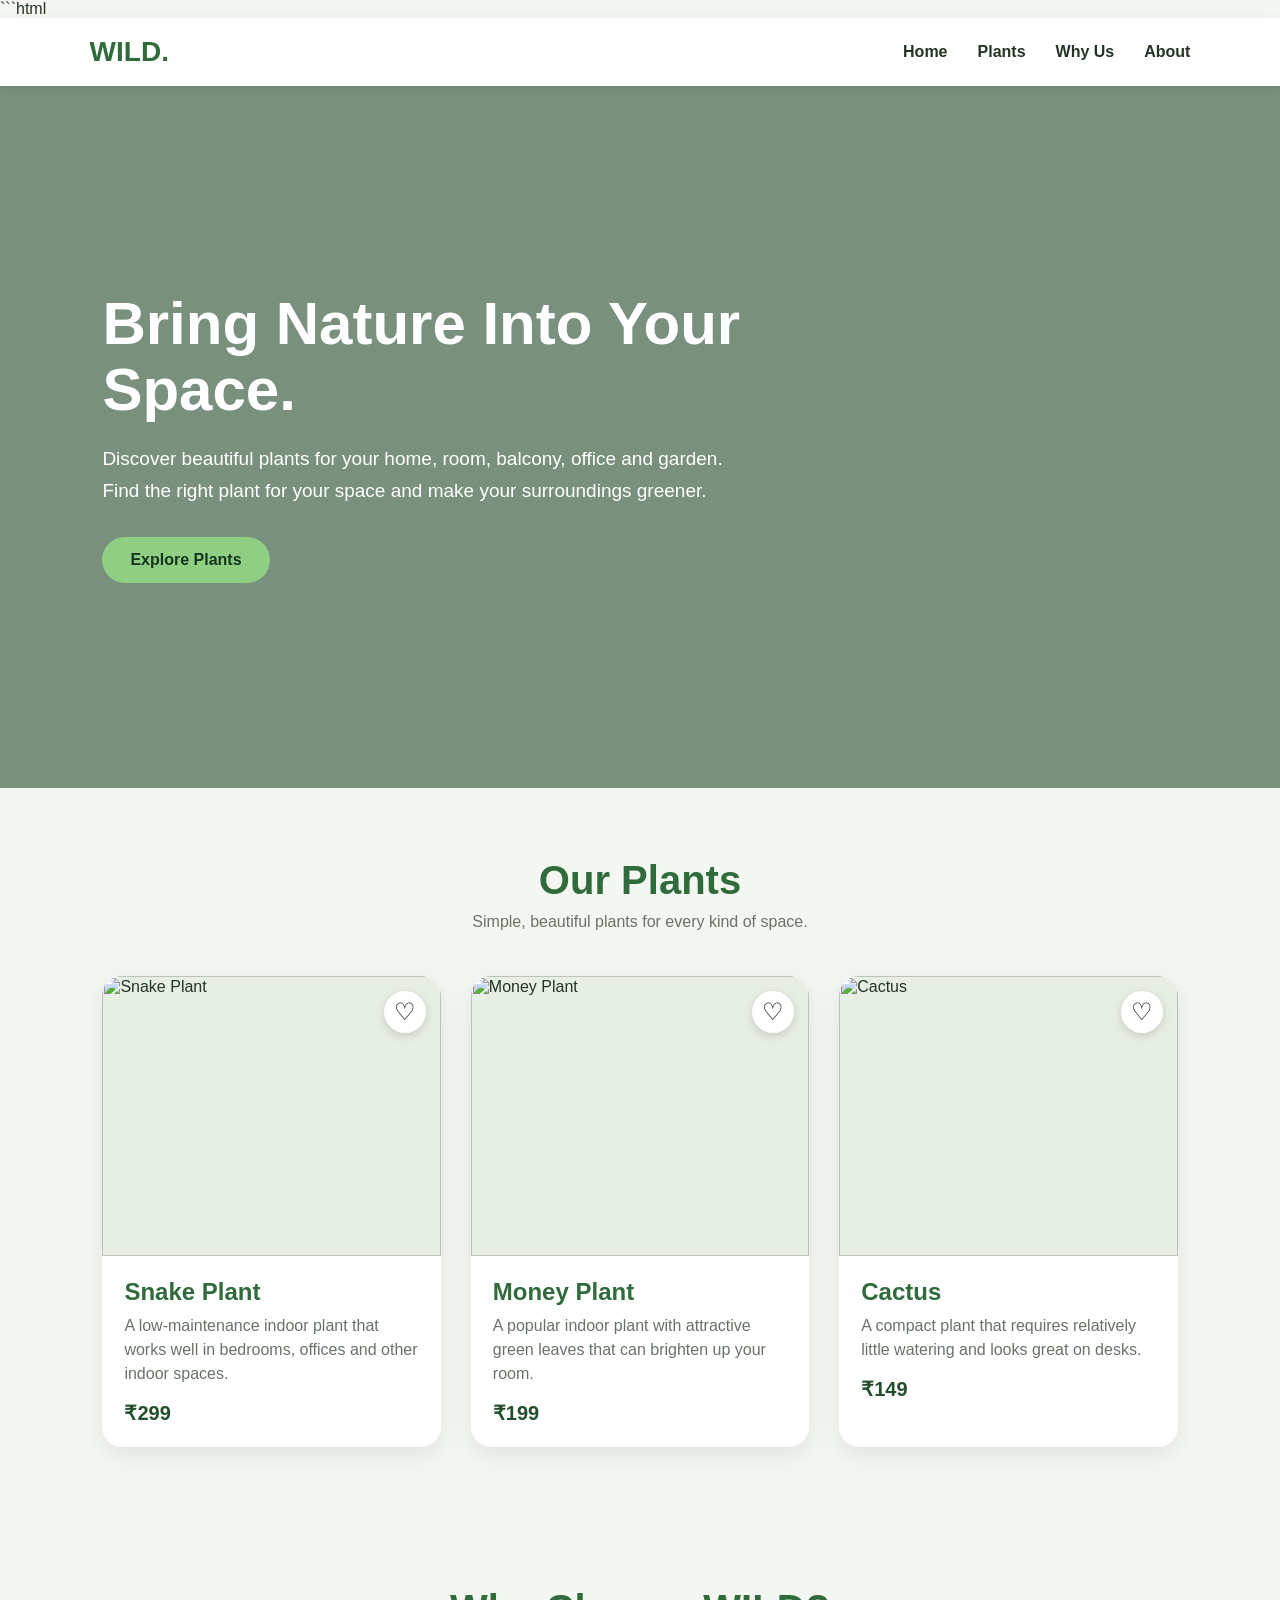
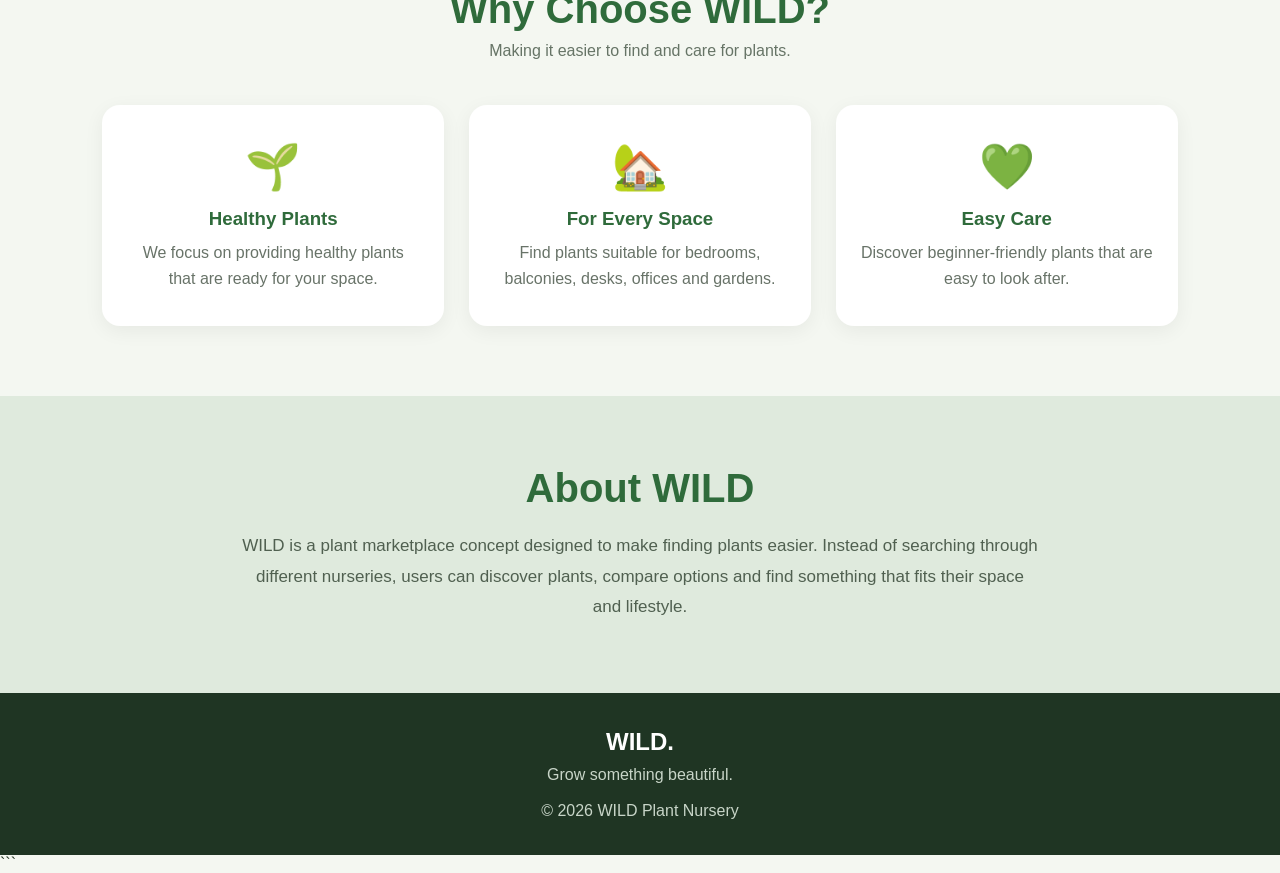
==== commit 5fff4f19: "Revamp index.html with new styles and layout Updated the website's HTML structure and styling for im" ====
--- a/index.html
+++ b/index.html
@@ -1,587 +1,594 @@
+```html
 <!DOCTYPE html>
 <html lang="en">
-
 <head>
     <meta charset="UTF-8">
     <meta name="viewport" content="width=device-width, initial-scale=1.0">
 
-    <title>WILD — Find Your Perfect Plant</title>
-
-    <link rel="stylesheet" href="css/style.css">
+    <title>Wild - Plant Nursery</title>
+
+    <style>
+        * {
+            margin: 0;
+            padding: 0;
+            box-sizing: border-box;
+            font-family: Arial, sans-serif;
+        }
+
+        html {
+            scroll-behavior: smooth;
+        }
+
+        body {
+            background: #f4f7f1;
+            color: #243524;
+        }
+
+        /* NAVBAR */
+
+        nav {
+            width: 100%;
+            padding: 18px 7%;
+            display: flex;
+            justify-content: space-between;
+            align-items: center;
+            background: rgba(255, 255, 255, 0.95);
+            position: sticky;
+            top: 0;
+            z-index: 1000;
+            box-shadow: 0 2px 12px rgba(0,0,0,0.08);
+        }
+
+        .logo {
+            font-size: 28px;
+            font-weight: bold;
+            color: #2f6b3b;
+        }
+
+        nav ul {
+            list-style: none;
+            display: flex;
+            gap: 30px;
+        }
+
+        nav ul li a {
+            text-decoration: none;
+            color: #243524;
+            font-weight: 600;
+        }
+
+        nav ul li a:hover {
+            color: #4d8c58;
+        }
+
+        /* HERO */
+
+        .hero {
+            min-height: 78vh;
+            display: flex;
+            align-items: center;
+            justify-content: space-between;
+            padding: 70px 8%;
+            background:
+                linear-gradient(
+                    rgba(20, 60, 30, 0.55),
+                    rgba(20, 60, 30, 0.55)
+                ),
+                url("images/hero.jpg");
+
+            background-size: cover;
+            background-position: center;
+            color: white;
+        }
+
+        .hero-text {
+            max-width: 650px;
+        }
+
+        .hero h1 {
+            font-size: 60px;
+            line-height: 1.1;
+            margin-bottom: 20px;
+        }
+
+        .hero p {
+            font-size: 19px;
+            line-height: 1.7;
+            margin-bottom: 30px;
+        }
+
+        .hero-button {
+            display: inline-block;
+            padding: 14px 28px;
+            background: #8fcf83;
+            color: #17351d;
+            text-decoration: none;
+            border-radius: 30px;
+            font-weight: bold;
+        }
+
+        .hero-button:hover {
+            background: #b1e4a7;
+        }
+
+        /* SECTION */
+
+        .section {
+            padding: 70px 8%;
+        }
+
+        .section-title {
+            text-align: center;
+            margin-bottom: 45px;
+        }
+
+        .section-title h2 {
+            font-size: 40px;
+            color: #2f6b3b;
+            margin-bottom: 10px;
+        }
+
+        .section-title p {
+            color: #667466;
+        }
+
+        /* PLANTS */
+
+        .plant-grid {
+            display: grid;
+            grid-template-columns: repeat(3, 1fr);
+            gap: 30px;
+        }
+
+        .plant-card {
+            background: white;
+            border-radius: 20px;
+            overflow: hidden;
+            box-shadow: 0 8px 25px rgba(0,0,0,0.08);
+            transition: 0.3s;
+        }
+
+        .plant-card:hover {
+            transform: translateY(-8px);
+        }
+
+        .plant-photo {
+            height: 280px;
+            position: relative;
+            overflow: hidden;
+            background: #e7eee4;
+        }
+
+        .plant-photo img {
+            width: 100%;
+            height: 100%;
+            object-fit: cover;
+            display: block;
+        }
+
+        .heart {
+            position: absolute;
+            top: 15px;
+            right: 15px;
+            border: none;
+            width: 42px;
+            height: 42px;
+            border-radius: 50%;
+            background: white;
+            font-size: 24px;
+            cursor: pointer;
+            box-shadow: 0 3px 10px rgba(0,0,0,0.15);
+        }
+
+        .heart:hover {
+            color: #d9534f;
+        }
+
+        .plant-info {
+            padding: 22px;
+        }
+
+        .plant-info h3 {
+            font-size: 24px;
+            color: #2f6b3b;
+            margin-bottom: 8px;
+        }
+
+        .plant-info p {
+            color: #687368;
+            line-height: 1.5;
+            margin-bottom: 15px;
+        }
+
+        .price {
+            font-size: 20px;
+            font-weight: bold;
+            color: #234f2c;
+        }
+
+        /* WHY US */
+
+        .features {
+            display: grid;
+            grid-template-columns: repeat(3, 1fr);
+            gap: 25px;
+        }
+
+        .feature {
+            background: white;
+            padding: 35px 25px;
+            border-radius: 18px;
+            text-align: center;
+            box-shadow: 0 5px 20px rgba(0,0,0,0.06);
+        }
+
+        .feature-icon {
+            font-size: 45px;
+            margin-bottom: 15px;
+        }
+
+        .feature h3 {
+            color: #2f6b3b;
+            margin-bottom: 10px;
+        }
+
+        .feature p {
+            color: #687368;
+            line-height: 1.6;
+        }
+
+        /* ABOUT */
+
+        .about {
+            background: #dfeadd;
+            text-align: center;
+        }
+
+        .about-content {
+            max-width: 800px;
+            margin: auto;
+        }
+
+        .about h2 {
+            color: #2f6b3b;
+            font-size: 40px;
+            margin-bottom: 20px;
+        }
+
+        .about p {
+            line-height: 1.8;
+            color: #506050;
+            font-size: 17px;
+        }
+
+        /* FOOTER */
+
+        footer {
+            background: #1f3523;
+            color: white;
+            text-align: center;
+            padding: 35px 20px;
+        }
+
+        footer h2 {
+            margin-bottom: 10px;
+        }
+
+        footer p {
+            color: #c8d5c8;
+        }
+
+        /* RESPONSIVE */
+
+        @media (max-width: 900px) {
+
+            .plant-grid,
+            .features {
+                grid-template-columns: repeat(2, 1fr);
+            }
+
+            .hero h1 {
+                font-size: 45px;
+            }
+        }
+
+        @media (max-width: 600px) {
+
+            nav {
+                padding: 15px 5%;
+            }
+
+            nav ul {
+                gap: 12px;
+                font-size: 14px;
+            }
+
+            .hero {
+                min-height: 70vh;
+                padding: 50px 7%;
+            }
+
+            .hero h1 {
+                font-size: 38px;
+            }
+
+            .plant-grid,
+            .features {
+                grid-template-columns: 1fr;
+            }
+
+            .section {
+                padding: 50px 6%;
+            }
+        }
+    </style>
 </head>
 
 <body>
 
-    <!-- NAVBAR -->
-    <nav class="navbar">
-
-        <a href="index.html" class="logo">🌿 WILD</a>
-
-        <div class="nav-links">
-            <a href="#plants">Plants</a>
-            <a href="#finder">Plant Finder</a>
-            <a href="#nurseries">Nurseries</a>
-            <a href="#how">How It Works</a>
+    <!-- NAVIGATION -->
+
+    <nav>
+        <div class="logo">WILD.</div>
+
+        <ul>
+            <li><a href="#home">Home</a></li>
+            <li><a href="#plants">Plants</a></li>
+            <li><a href="#why-us">Why Us</a></li>
+            <li><a href="#about">About</a></li>
+        </ul>
+    </nav>
+
+
+    <!-- HERO -->
+
+    <section class="hero" id="home">
+
+        <div class="hero-text">
+
+            <h1>Bring Nature Into Your Space.</h1>
+
+            <p>
+                Discover beautiful plants for your home, room, balcony,
+                office and garden. Find the right plant for your space
+                and make your surroundings greener.
+            </p>
+
+            <a href="#plants" class="hero-button">
+                Explore Plants
+            </a>
+
         </div>
 
-        <div class="nav-right">
-            <button class="icon-btn">♡</button>
-            <button class="icon-btn">🛒</button>
+    </section>
+
+
+    <!-- PLANTS -->
+
+    <section class="section" id="plants">
+
+        <div class="section-title">
+
+            <h2>Our Plants</h2>
+
+            <p>
+                Simple, beautiful plants for every kind of space.
+            </p>
+
         </div>
 
-    </nav>
-
-
-    <!-- HERO -->
-    <main>
-
-        <section class="hero">
-
-            <div class="hero-content">
-
-                <div class="badge">
-                    🌱 Your space. Your plant.
+
+        <div class="plant-grid">
+
+
+            <!-- SNAKE PLANT -->
+
+            <article class="plant-card">
+
+                <div class="plant-photo">
+
+                    <img
+                        src="images/snake-plant.jpg"
+                        alt="Snake Plant"
+                    >
+
+                    <button class="heart">♡</button>
+
                 </div>
 
-                <h1>
-                    Bring a little
-                    <span>WILD</span>
-                    home.
-                </h1>
+                <div class="plant-info">
+
+                    <h3>Snake Plant</h3>
+
+                    <p>
+                        A low-maintenance indoor plant that
+                        works well in bedrooms, offices and
+                        other indoor spaces.
+                    </p>
+
+                    <div class="price">
+                        ₹299
+                    </div>
+
+                </div>
+
+            </article>
+
+
+            <!-- MONEY PLANT -->
+
+            <article class="plant-card">
+
+                <div class="plant-photo">
+
+                    <img
+                        src="images/money-plant.jpg"
+                        alt="Money Plant"
+                    >
+
+                    <button class="heart">♡</button>
+
+                </div>
+
+                <div class="plant-info">
+
+                    <h3>Money Plant</h3>
+
+                    <p>
+                        A popular indoor plant with attractive
+                        green leaves that can brighten up your room.
+                    </p>
+
+                    <div class="price">
+                        ₹199
+                    </div>
+
+                </div>
+
+            </article>
+
+
+            <!-- CACTUS -->
+
+            <article class="plant-card">
+
+                <div class="plant-photo">
+
+                    <img
+                        src="images/cactus.jpg"
+                        alt="Cactus"
+                    >
+
+                    <button class="heart">♡</button>
+
+                </div>
+
+                <div class="plant-info">
+
+                    <h3>Cactus</h3>
+
+                    <p>
+                        A compact plant that requires relatively
+                        little watering and looks great on desks.
+                    </p>
+
+                    <div class="price">
+                        ₹149
+                    </div>
+
+                </div>
+
+            </article>
+
+
+        </div>
+
+    </section>
+
+
+    <!-- WHY US -->
+
+    <section class="section" id="why-us">
+
+        <div class="section-title">
+
+            <h2>Why Choose WILD?</h2>
+
+            <p>
+                Making it easier to find and care for plants.
+            </p>
+
+        </div>
+
+
+        <div class="features">
+
+            <div class="feature">
+
+                <div class="feature-icon">🌱</div>
+
+                <h3>Healthy Plants</h3>
 
                 <p>
-                    Discover plants that actually fit your space,
-                    sunlight, lifestyle and budget — from local
-                    nurseries around you.
+                    We focus on providing healthy plants
+                    that are ready for your space.
                 </p>
 
-                <div class="hero-buttons">
-
-                    <a href="#finder" class="btn primary">
-                        Find My Plant →
-                    </a>
-
-                    <a href="#plants" class="btn outline">
-                        Explore Plants
-                    </a>
-
-                </div>
-
-                <div class="trust">
-
-                    <div>
-                        <strong>100+</strong>
-                        <span>Plant varieties</span>
-                    </div>
-
-                    <div>
-                        <strong>Local</strong>
-                        <span>Nursery network</span>
-                    </div>
-
-                    <div>
-                        <strong>Smart</strong>
-                        <span>Recommendations</span>
-                    </div>
-
-                </div>
-
             </div>
 
 
-            <div class="hero-visual">
-
-                <div class="glow"></div>
-
-                <div class="plant-showcase">
-
-                    <div class="plant-art">
-                        🌿
-                    </div>
-
-                    <div class="floating-card card-top">
-                        ☀️
-                        <div>
-                            <small>LIGHT</small>
-                            <strong>Low Light</strong>
-                        </div>
-                    </div>
-
-                    <div class="floating-card card-bottom">
-                        💧
-                        <div>
-                            <small>CARE</small>
-                            <strong>Easy</strong>
-                        </div>
-                    </div>
-
-                </div>
+            <div class="feature">
+
+                <div class="feature-icon">🏡</div>
+
+                <h3>For Every Space</h3>
+
+                <p>
+                    Find plants suitable for bedrooms,
+                    balconies, desks, offices and gardens.
+                </p>
 
             </div>
 
-        </section>
-
-
-        <!-- SEARCH -->
-        <section class="search-section">
-
-            <div class="search-box">
-
-                <span>🔎</span>
-
-                <input
-                    type="text"
-                    placeholder="Search plants, nurseries or plant types..."
-                >
-
-                <button>Search</button>
+
+            <div class="feature">
+
+                <div class="feature-icon">💚</div>
+
+                <h3>Easy Care</h3>
+
+                <p>
+                    Discover beginner-friendly plants
+                    that are easy to look after.
+                </p>
 
             </div>
 
-        </section>
-
-
-        <!-- PLANT FINDER -->
-        <section class="finder" id="finder">
-
-            <div class="section-header">
-
-                <div>
-                    <p class="eyebrow">SMART PLANT FINDER</p>
-
-                    <h2>
-                        Not sure what plant
-                        <span>fits you?</span>
-                    </h2>
-                </div>
-
-                <p>
-                    Tell us about your space. WILD will eventually
-                    use these choices to recommend suitable plants.
-                </p>
-
-            </div>
-
-
-            <div class="finder-grid">
-
-                <div class="finder-card">
-
-                    <div class="finder-icon">☀️</div>
-
-                    <h3>How much sunlight?</h3>
-
-                    <p>Choose your typical light.</p>
-
-                    <div class="choices">
-                        <button>Low</button>
-                        <button>Medium</button>
-                        <button>Bright</button>
-                    </div>
-
-                </div>
-
-
-                <div class="finder-card">
-
-                    <div class="finder-icon">🏠</div>
-
-                    <h3>Where will it live?</h3>
-
-                    <p>Tell us about your space.</p>
-
-                    <div class="choices">
-                        <button>Room</button>
-                        <button>Balcony</button>
-                        <button>Garden</button>
-                    </div>
-
-                </div>
-
-
-                <div class="finder-card">
-
-                    <div class="finder-icon">💰</div>
-
-                    <h3>What's your budget?</h3>
-
-                    <p>Find plants within your range.</p>
-
-                    <div class="choices">
-                        <button>₹200</button>
-                        <button>₹500</button>
-                        <button>₹1000+</button>
-                    </div>
-
-                </div>
-
-
-                <div class="finder-card">
-
-                    <div class="finder-icon">🌱</div>
-
-                    <h3>How experienced are you?</h3>
-
-                    <p>We'll keep care difficulty in mind.</p>
-
-                    <div class="choices">
-                        <button>Beginner</button>
-                        <button>Some</button>
-                        <button>Expert</button>
-                    </div>
-
-                </div>
-
-            </div>
-
-        </section>
-
-
-        <!-- PLANTS -->
-        <section class="plants" id="plants">
-
-            <div class="section-header">
-
-                <div>
-                    <p class="eyebrow">EXPLORE</p>
-
-                    <h2>
-                        Plants people
-                        <span>love.</span>
-                    </h2>
-                </div>
-
-                <a href="#" class="view-all">
-                    View all plants →
-                </a>
-
-            </div>
-
-
-            <div class="plant-grid">
-
-
-                <!-- PLANT 1 -->
-
-                <article class="plant-card">
-                    <div class="plant-photo snake">
-
-    <img src="images/snake-plant.jpg" alt="Snake Plant">
-
-    <button class="heart">♡</button>
-
-
-                        <span class="tag">BEGINNER</span>
-                    </div>
-
-                    <div class="plant-info">
-
-                        <p class="category">INDOOR PLANT</p>
-
-                        <h3>Snake Plant</h3>
-
-                        <p class="description">
-                            Tough, low-maintenance and great
-                            for beginners.
-                        </p>
-
-                        <div class="plant-meta">
-                            <span>☀️ Low light</span>
-                            <span>💧 Low water</span>
-                        </div>
-
-                        <div class="price-row">
-
-                            <strong>₹299</strong>
-
-                            <button class="add-btn">
-                                Add +
-                            </button>
-
-                        </div>
-
-                    </div>
-
-                </article>
-
-
-                <!-- PLANT 2 -->
-
-                <article class="plant-card">
-
-                    <div class="plant-photo money">
-                        🪴
-
-                        <button class="heart">♡</button>
-
-                        <span class="tag">POPULAR</span>
-                    </div>
-
-                    <div class="plant-info">
-
-                        <p class="category">INDOOR PLANT</p>
-
-                        <h3>Money Plant</h3>
-
-                        <p class="description">
-                            An easy-going classic for homes
-                            and workspaces.
-                        </p>
-
-                        <div class="plant-meta">
-                            <span>☀️ Medium light</span>
-                            <span>💧 Medium water</span>
-                        </div>
-
-                        <div class="price-row">
-
-                            <strong>₹249</strong>
-
-                            <button class="add-btn">
-                                Add +
-                            </button>
-
-                        </div>
-
-                    </div>
-
-                </article>
-
-
-                <!-- PLANT 3 -->
-
-                <article class="plant-card">
-
-                    <div class="plant-photo cactus">
-                        🌵
-
-                        <button class="heart">♡</button>
-
-                        <span class="tag">EASY CARE</span>
-                    </div>
-
-                    <div class="plant-info">
-
-                        <p class="category">DESERT PLANT</p>
-
-                        <h3>Cactus</h3>
-
-                        <p class="description">
-                            Loves sunlight and needs very
-                            little watering.
-                        </p>
-
-                        <div class="plant-meta">
-                            <span>☀️ Bright light</span>
-                            <span>💧 Very low water</span>
-                        </div>
-
-                        <div class="price-row">
-
-                            <strong>₹149</strong>
-
-                            <button class="add-btn">
-                                Add +
-                            </button>
-
-                        </div>
-
-                    </div>
-
-                </article>
-
-            </div>
-
-        </section>
-
-
-        <!-- NURSERIES -->
-        <section class="nurseries" id="nurseries">
-
-            <div class="nursery-text">
-
-                <p class="eyebrow">LOCAL DISCOVERY</p>
-
-                <h2>
-                    Your next plant
-                    could be <span>nearby.</span>
-                </h2>
-
-                <p>
-                    WILD is designed to connect plant lovers
-                    with local nurseries, helping you discover
-                    plants, compare prices and eventually see
-                    what's available nearby.
-                </p>
-
-                <a href="#" class="btn primary">
-                    Discover Nurseries →
-                </a>
-
-            </div>
-
-
-            <div class="nursery-box">
-
-                <div class="map-dots">
-                    <span>🌱</span>
-                    <span>📍</span>
-                    <span>🌿</span>
-                    <span>📍</span>
-                </div>
-
-                <div class="location-card">
-
-                    <span>📍</span>
-
-                    <div>
-                        <strong>Nearby nurseries</strong>
-                        <small>Coming to WILD</small>
-                    </div>
-
-                </div>
-
-            </div>
-
-        </section>
-
-
-        <!-- HOW IT WORKS -->
-        <section class="how" id="how">
-
-            <div class="section-header center">
-
-                <p class="eyebrow">HOW WILD WORKS</p>
-
-                <h2>
-                    From "I want a plant"
-                    to <span>"this one."</span>
-                </h2>
-
-            </div>
-
-
-            <div class="steps">
-
-                <div class="step">
-
-                    <div class="number">01</div>
-
-                    <h3>Tell us about your space</h3>
-
-                    <p>
-                        Sunlight, location, budget and
-                        experience.
-                    </p>
-
-                </div>
-
-
-                <div class="step">
-
-                    <div class="number">02</div>
-
-                    <h3>Get matched with plants</h3>
-
-                    <p>
-                        WILD finds plants that fit your
-                        requirements.
-                    </p>
-
-                </div>
-
-
-                <div class="step">
-
-                    <div class="number">03</div>
-
-                    <h3>Discover where to buy</h3>
-
-                    <p>
-                        Find suitable plants from
-                        participating nurseries.
-                    </p>
-
-                </div>
-
-            </div>
-
-        </section>
-
-
-        <!-- CTA -->
-        <section class="cta">
-
-            <div>
-
-                <p class="eyebrow">START YOUR COLLECTION</p>
-
-                <h2>
-                    There's a little
-                    <span>WILD</span> for everyone.
-                </h2>
-
-                <p>
-                    Explore plants, discover your space
-                    and grow something.
-                </p>
-
-                <a href="#plants" class="btn primary">
-                    Explore Plants →
-                </a>
-
-            </div>
-
-        </section>
-
-    </main>
+        </div>
+
+    </section>
+
+
+    <!-- ABOUT -->
+
+    <section class="section about" id="about">
+
+        <div class="about-content">
+
+            <h2>About WILD</h2>
+
+            <p>
+                WILD is a plant marketplace concept designed
+                to make finding plants easier. Instead of
+                searching through different nurseries, users
+                can discover plants, compare options and find
+                something that fits their space and lifestyle.
+            </p>
+
+        </div>
+
+    </section>
 
 
     <!-- FOOTER -->
+
     <footer>
 
-        <div class="footer-top">
-
-            <div>
-
-                <a href="#" class="logo">🌿 WILD</a>
-
-                <p>
-                    Making plant discovery
-                    simpler and smarter.
-                </p>
-
-            </div>
-
-            <div class="footer-links">
-
-                <div>
-                    <strong>Explore</strong>
-                    <a href="#plants">Plants</a>
-                    <a href="#finder">Plant Finder</a>
-                    <a href="#nurseries">Nurseries</a>
-                </div>
-
-                <div>
-                    <strong>WILD</strong>
-                    <a href="#how">How It Works</a>
-                    <a href="#">About</a>
-                    <a href="#">Contact</a>
-                </div>
-
-            </div>
-
-        </div>
-
-        <div class="footer-bottom">
-            © 2026 WILD. Built with 🌱
-        </div>
+        <h2>WILD.</h2>
+
+        <p>
+            Grow something beautiful.
+        </p>
+
+        <br>
+
+        <p>
+            © 2026 WILD Plant Nursery
+        </p>
 
     </footer>
 
 
-    <script src="js/app.js"></script>
-
 </body>
-
 </html>
+```
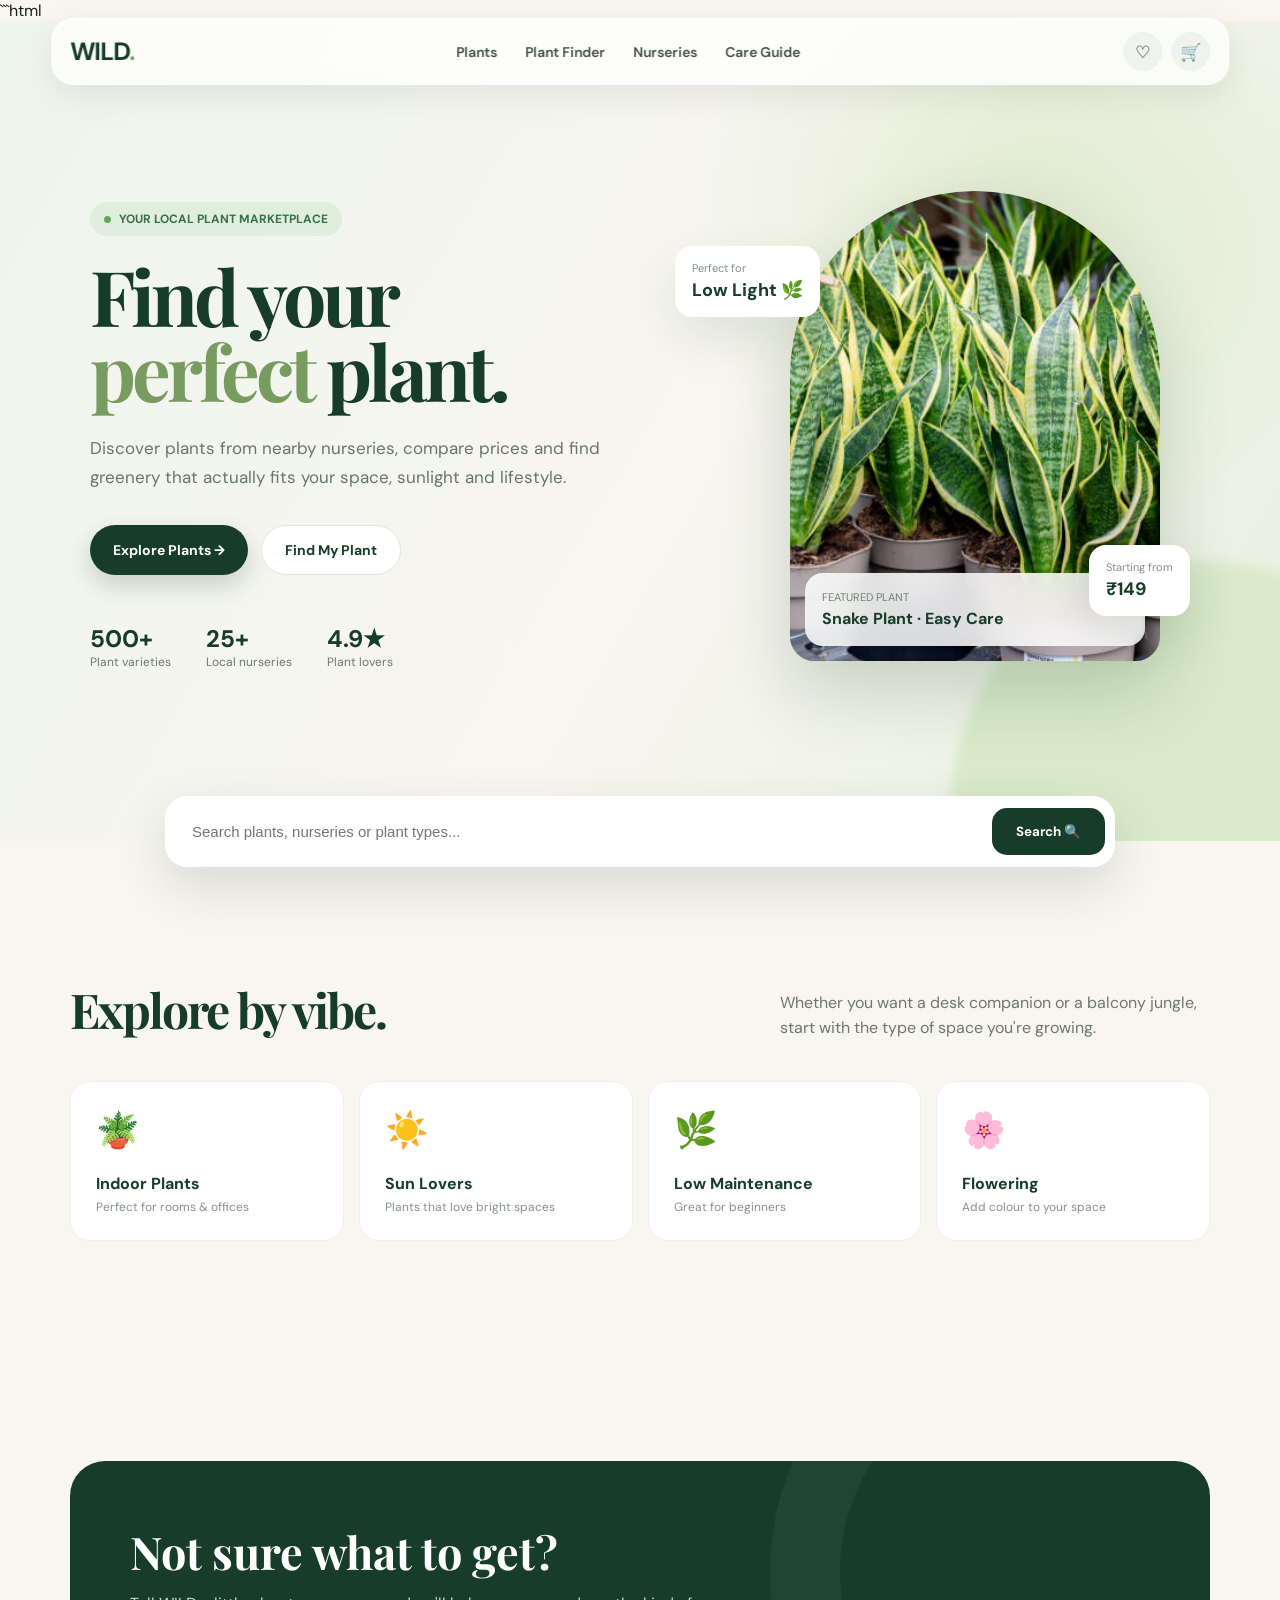
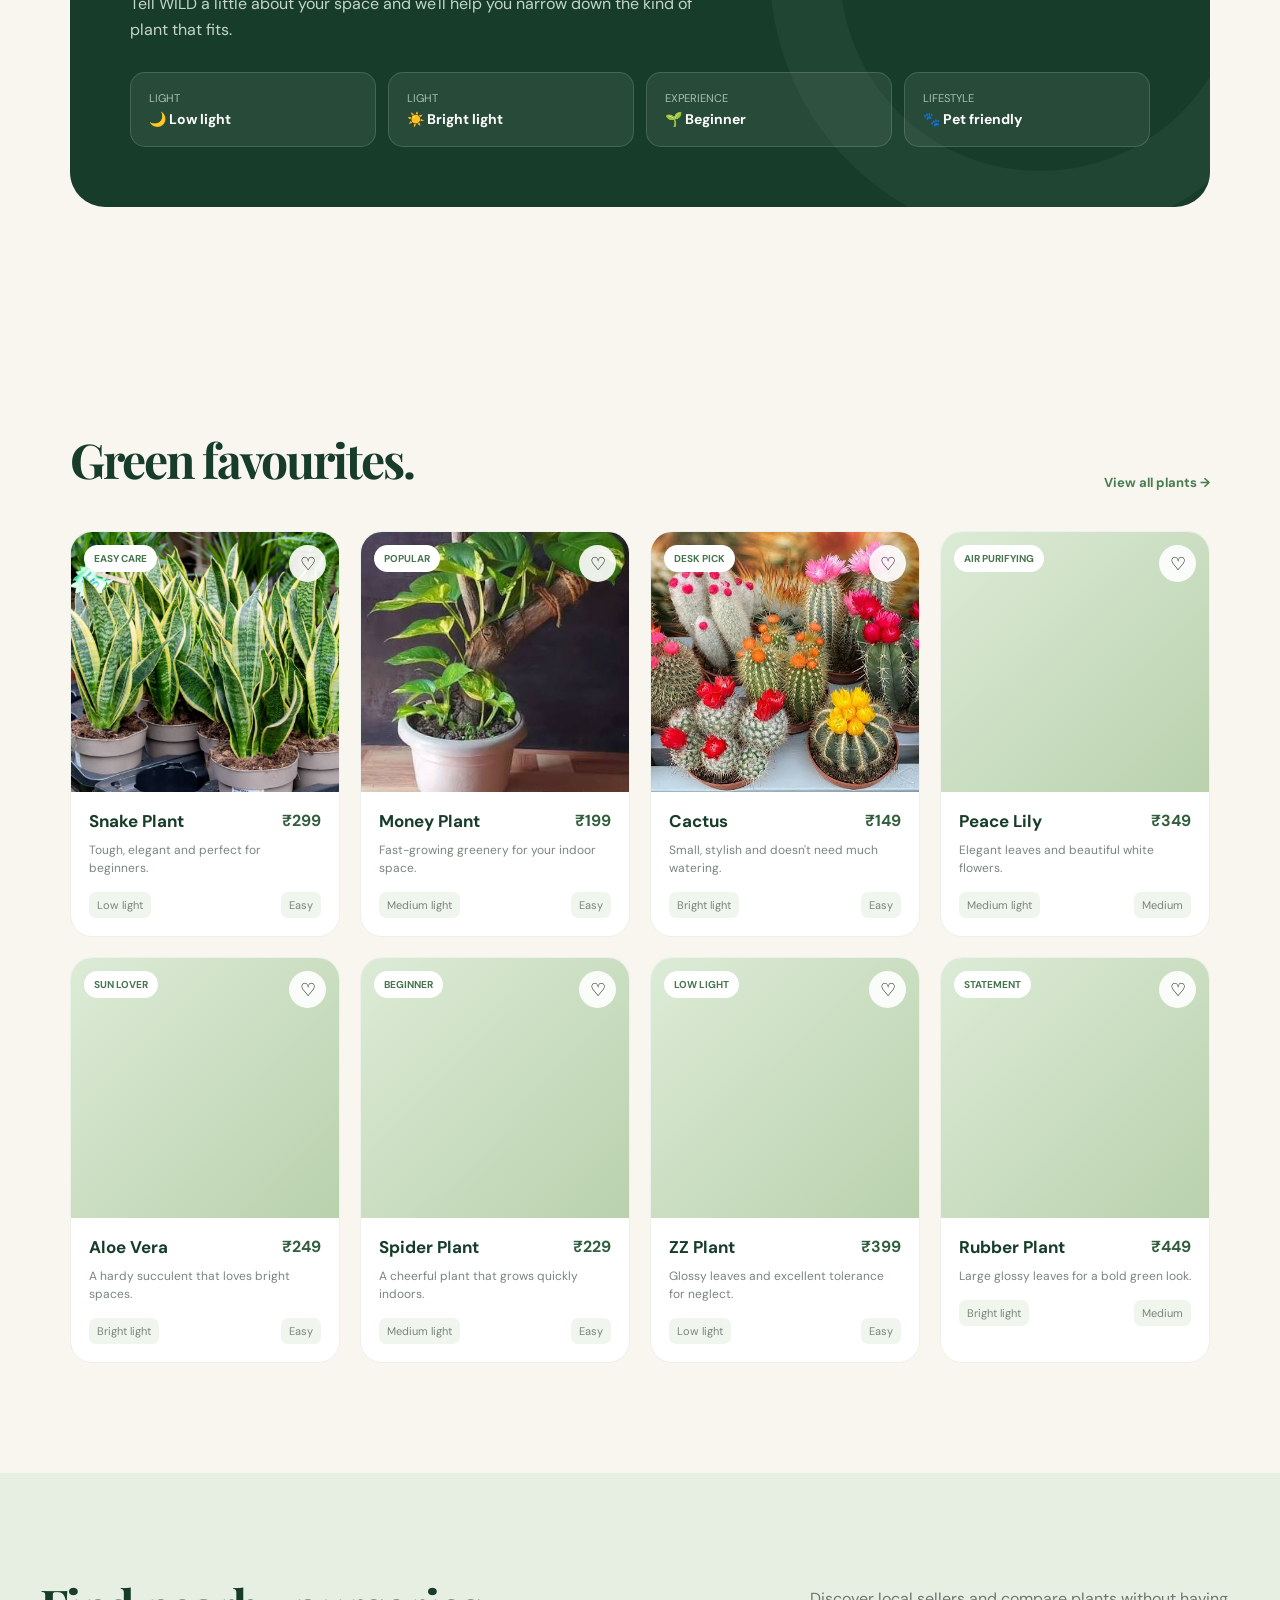
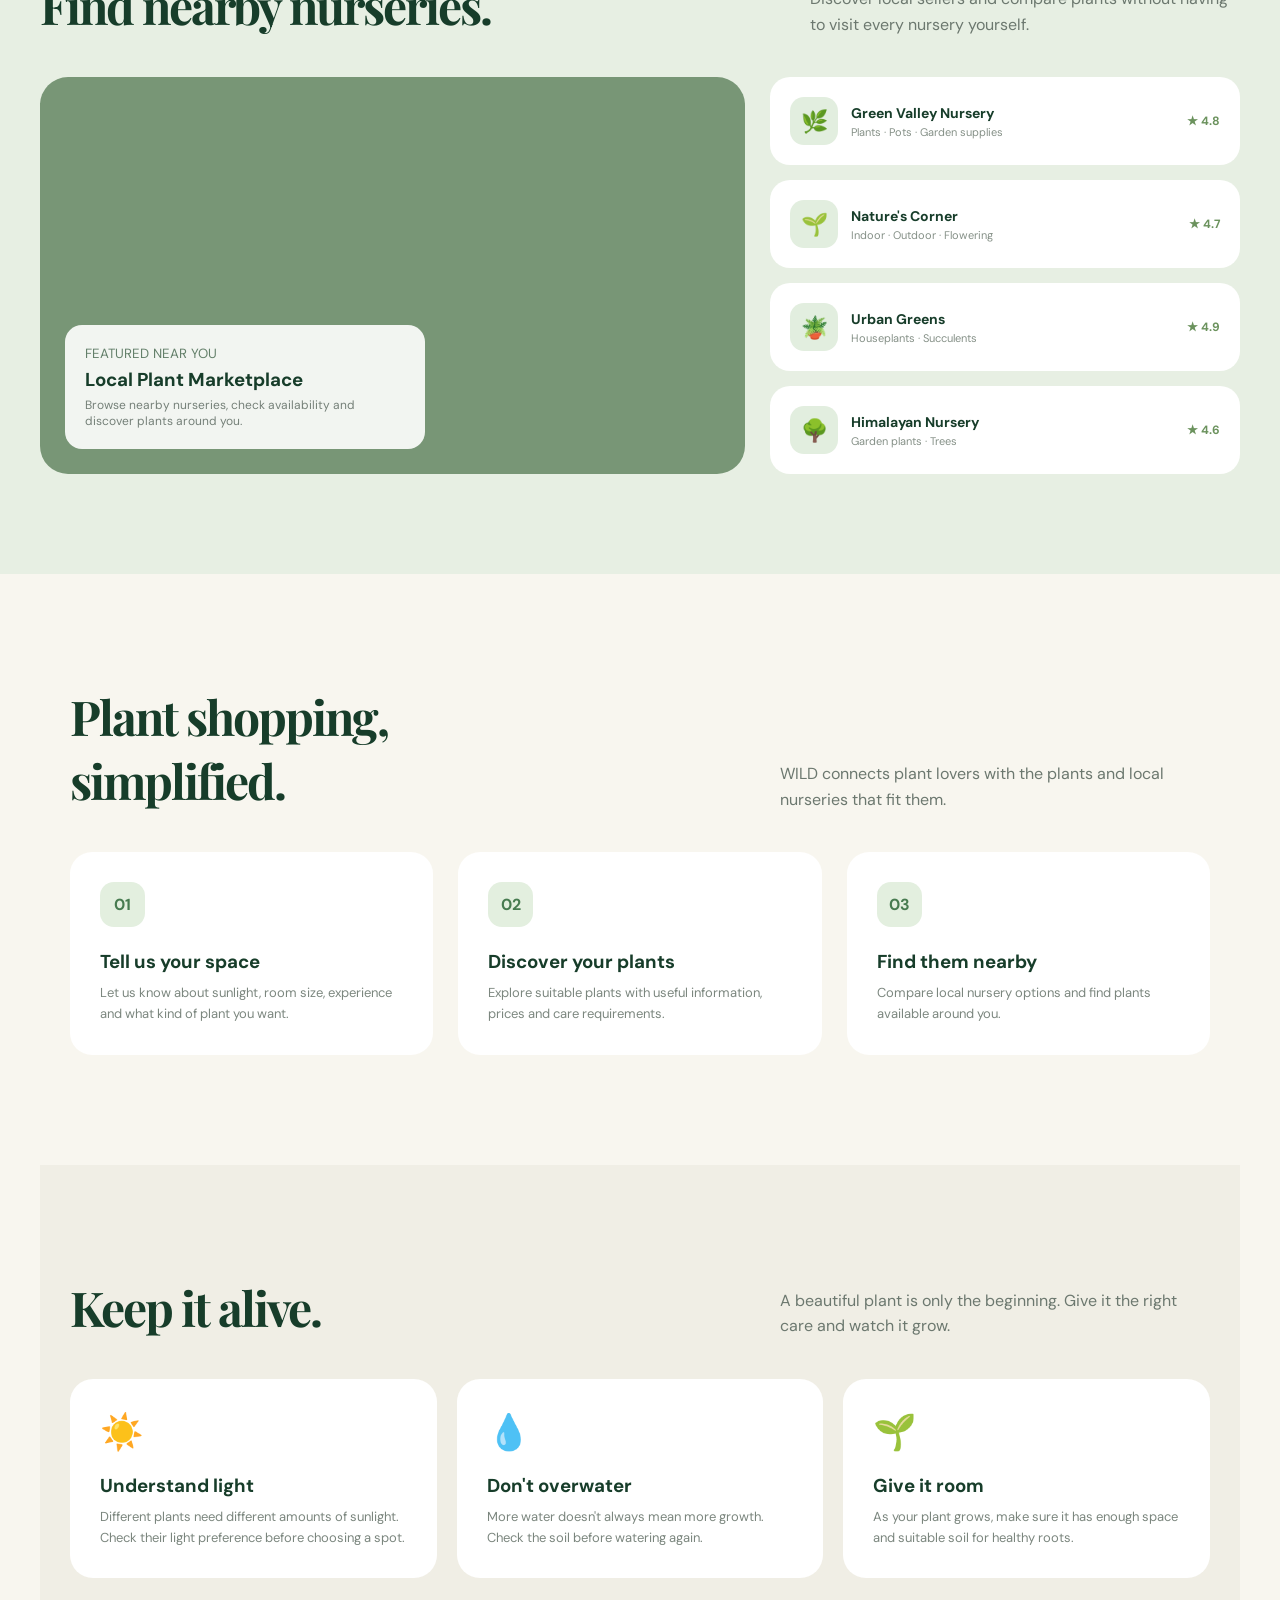
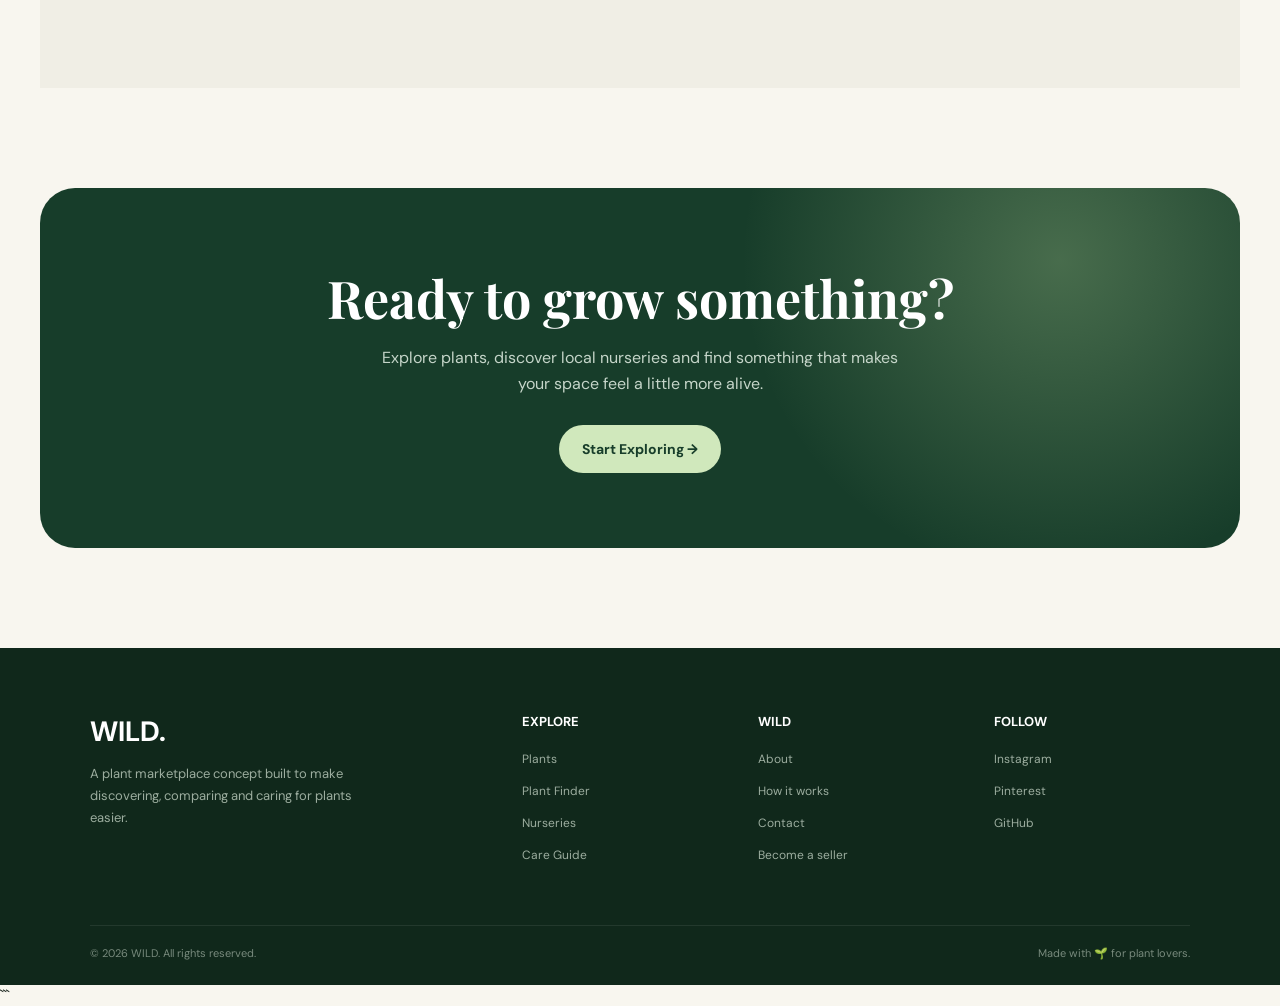
==== commit 17419a85: "Update print statement from 'Hello' to 'Goodbye'" ====
--- a/index.html
+++ b/index.html
@@ -2,592 +2,2119 @@
 <!DOCTYPE html>
 <html lang="en">
 <head>
-    <meta charset="UTF-8">
-    <meta name="viewport" content="width=device-width, initial-scale=1.0">
-
-    <title>Wild - Plant Nursery</title>
-
-    <style>
-        * {
-            margin: 0;
-            padding: 0;
-            box-sizing: border-box;
-            font-family: Arial, sans-serif;
+<meta charset="UTF-8">
+<meta name="viewport" content="width=device-width, initial-scale=1.0">
+
+<title>WILD — Find Your Plant</title>
+
+<style>
+@import url('https://fonts.googleapis.com/css2?family=DM+Sans:wght@400;500;600;700&family=Playfair+Display:wght@500;600;700&display=swap');
+
+:root{
+    --green:#173d2a;
+    --green2:#285d3d;
+    --light:#eef5ed;
+    --cream:#f8f6ef;
+    --lime:#b8d99b;
+    --text:#17231b;
+    --muted:#6c786f;
+    --white:#ffffff;
+    --shadow:0 20px 50px rgba(23,61,42,.10);
+}
+
+*{
+    margin:0;
+    padding:0;
+    box-sizing:border-box;
+}
+
+html{
+    scroll-behavior:smooth;
+}
+
+body{
+    font-family:"DM Sans",sans-serif;
+    background:var(--cream);
+    color:var(--text);
+    overflow-x:hidden;
+}
+
+a{
+    text-decoration:none;
+    color:inherit;
+}
+
+button{
+    font-family:inherit;
+}
+
+/* ================= NAVBAR ================= */
+
+.navbar{
+    position:fixed;
+    top:18px;
+    left:50%;
+    transform:translateX(-50%);
+    width:min(1180px,92%);
+    padding:13px 18px;
+    background:rgba(255,255,255,.78);
+    backdrop-filter:blur(18px);
+    -webkit-backdrop-filter:blur(18px);
+    border:1px solid rgba(255,255,255,.7);
+    border-radius:22px;
+    display:flex;
+    align-items:center;
+    justify-content:space-between;
+    z-index:1000;
+    box-shadow:0 10px 35px rgba(0,0,0,.08);
+}
+
+.logo{
+    font-size:25px;
+    font-weight:700;
+    letter-spacing:-1px;
+    color:var(--green);
+}
+
+.logo span{
+    color:#7da45d;
+}
+
+.nav-links{
+    display:flex;
+    gap:28px;
+    list-style:none;
+}
+
+.nav-links a{
+    font-size:14px;
+    font-weight:600;
+    color:#405046;
+    transition:.25s;
+}
+
+.nav-links a:hover{
+    color:#4f8a5c;
+}
+
+.nav-actions{
+    display:flex;
+    align-items:center;
+    gap:9px;
+}
+
+.nav-icon{
+    width:39px;
+    height:39px;
+    border:0;
+    border-radius:50%;
+    background:#eef3ed;
+    cursor:pointer;
+    font-size:17px;
+    transition:.25s;
+}
+
+.nav-icon:hover{
+    transform:translateY(-2px);
+    background:#dcebd8;
+}
+
+.menu{
+    display:none;
+}
+
+/* ================= HERO ================= */
+
+.hero{
+    min-height:820px;
+    padding:150px 7% 80px;
+    background:
+        radial-gradient(circle at 80% 25%,rgba(184,217,155,.35),transparent 28%),
+        linear-gradient(120deg,#eef5ed,#f8f6ef 55%,#e6f0df);
+    position:relative;
+    overflow:hidden;
+}
+
+.hero::before{
+    content:"";
+    position:absolute;
+    width:500px;
+    height:500px;
+    border-radius:50%;
+    background:#d9eaca;
+    right:-170px;
+    bottom:-220px;
+    filter:blur(5px);
+}
+
+.hero-content{
+    max-width:1200px;
+    margin:auto;
+    display:grid;
+    grid-template-columns:1fr 1fr;
+    gap:60px;
+    align-items:center;
+    position:relative;
+    z-index:2;
+}
+
+.eyebrow{
+    display:inline-flex;
+    align-items:center;
+    gap:8px;
+    background:#dfeedd;
+    color:#39704b;
+    padding:9px 14px;
+    border-radius:50px;
+    font-size:12px;
+    font-weight:700;
+    margin-bottom:22px;
+}
+
+.eyebrow::before{
+    content:"";
+    width:7px;
+    height:7px;
+    background:#67a35e;
+    border-radius:50%;
+}
+
+.hero h1{
+    font-family:"Playfair Display",serif;
+    font-size:clamp(55px,6vw,88px);
+    line-height:.98;
+    letter-spacing:-4px;
+    color:var(--green);
+    margin-bottom:25px;
+}
+
+.hero h1 em{
+    color:#789b60;
+    font-style:normal;
+}
+
+.hero-description{
+    max-width:570px;
+    font-size:17px;
+    line-height:1.75;
+    color:#68766b;
+    margin-bottom:32px;
+}
+
+.hero-buttons{
+    display:flex;
+    gap:13px;
+    flex-wrap:wrap;
+}
+
+.btn{
+    padding:15px 23px;
+    border-radius:50px;
+    font-weight:700;
+    font-size:14px;
+    display:inline-flex;
+    align-items:center;
+    gap:9px;
+    transition:.3s;
+    border:none;
+    cursor:pointer;
+}
+
+.btn-primary{
+    background:var(--green);
+    color:white;
+    box-shadow:0 10px 25px rgba(23,61,42,.2);
+}
+
+.btn-primary:hover{
+    transform:translateY(-3px);
+    box-shadow:0 15px 30px rgba(23,61,42,.28);
+}
+
+.btn-light{
+    background:white;
+    color:var(--green);
+    border:1px solid #dce6dc;
+}
+
+.btn-light:hover{
+    transform:translateY(-3px);
+}
+
+.hero-stats{
+    display:flex;
+    gap:35px;
+    margin-top:48px;
+}
+
+.stat strong{
+    display:block;
+    font-size:24px;
+    color:var(--green);
+}
+
+.stat span{
+    font-size:12px;
+    color:var(--muted);
+}
+
+/* HERO VISUAL */
+
+.hero-visual{
+    height:530px;
+    position:relative;
+}
+
+.hero-card{
+    position:absolute;
+    width:370px;
+    height:470px;
+    right:30px;
+    top:20px;
+    border-radius:190px 190px 25px 25px;
+    overflow:hidden;
+    box-shadow:0 30px 70px rgba(30,65,40,.2);
+    background:#cbdcc2;
+}
+
+.hero-card img{
+    width:100%;
+    height:100%;
+    object-fit:cover;
+}
+
+.hero-card-overlay{
+    position:absolute;
+    inset:auto 15px 15px;
+    padding:17px;
+    border-radius:18px;
+    background:rgba(255,255,255,.85);
+    backdrop-filter:blur(12px);
+}
+
+.hero-card-overlay span{
+    font-size:11px;
+    color:#718071;
+}
+
+.hero-card-overlay strong{
+    display:block;
+    color:var(--green);
+    margin-top:4px;
+}
+
+.floating-card{
+    position:absolute;
+    background:white;
+    padding:15px 17px;
+    border-radius:17px;
+    box-shadow:var(--shadow);
+    z-index:3;
+}
+
+.floating-card.one{
+    top:75px;
+    left:5px;
+}
+
+.floating-card.two{
+    bottom:85px;
+    right:0;
+}
+
+.float-title{
+    font-size:11px;
+    color:#849087;
+}
+
+.float-value{
+    font-size:18px;
+    font-weight:700;
+    color:var(--green);
+    margin-top:3px;
+}
+
+/* ================= SEARCH ================= */
+
+.search-section{
+    position:relative;
+    margin-top:-45px;
+    z-index:5;
+}
+
+.search-box{
+    max-width:950px;
+    margin:auto;
+    background:white;
+    border-radius:22px;
+    padding:10px;
+    display:flex;
+    align-items:center;
+    box-shadow:0 20px 50px rgba(22,60,40,.14);
+}
+
+.search-box input{
+    flex:1;
+    border:none;
+    outline:none;
+    padding:17px;
+    font-size:15px;
+    background:transparent;
+}
+
+.search-box button{
+    border:none;
+    background:var(--green);
+    color:white;
+    padding:15px 24px;
+    border-radius:15px;
+    cursor:pointer;
+    font-weight:700;
+}
+
+/* ================= GENERAL ================= */
+
+.section{
+    max-width:1200px;
+    margin:auto;
+    padding:110px 30px;
+}
+
+.section-heading{
+    display:flex;
+    align-items:end;
+    justify-content:space-between;
+    gap:30px;
+    margin-bottom:40px;
+}
+
+.section-heading h2{
+    font-family:"Playfair Display",serif;
+    color:var(--green);
+    font-size:48px;
+    letter-spacing:-2px;
+}
+
+.section-heading p{
+    color:var(--muted);
+    max-width:430px;
+    line-height:1.6;
+}
+
+.view-all{
+    color:#477d50;
+    font-size:13px;
+    font-weight:700;
+    white-space:nowrap;
+}
+
+/* ================= CATEGORIES ================= */
+
+.categories{
+    display:grid;
+    grid-template-columns:repeat(4,1fr);
+    gap:15px;
+}
+
+.category{
+    background:white;
+    border-radius:20px;
+    padding:25px;
+    min-height:150px;
+    position:relative;
+    overflow:hidden;
+    transition:.3s;
+    border:1px solid #edf1eb;
+}
+
+.category:hover{
+    transform:translateY(-7px);
+    box-shadow:var(--shadow);
+}
+
+.category-icon{
+    font-size:35px;
+    margin-bottom:20px;
+}
+
+.category h3{
+    font-size:16px;
+    color:var(--green);
+}
+
+.category p{
+    color:#879188;
+    font-size:12px;
+    margin-top:5px;
+}
+
+/* ================= PLANT FINDER ================= */
+
+.finder{
+    background:var(--green);
+    border-radius:35px;
+    padding:60px;
+    color:white;
+    position:relative;
+    overflow:hidden;
+}
+
+.finder::after{
+    content:"";
+    position:absolute;
+    width:400px;
+    height:400px;
+    border-radius:50%;
+    border:70px solid rgba(255,255,255,.04);
+    right:-100px;
+    top:-160px;
+}
+
+.finder-content{
+    position:relative;
+    z-index:2;
+}
+
+.finder h2{
+    font-family:"Playfair Display",serif;
+    font-size:45px;
+    margin-bottom:10px;
+}
+
+.finder p{
+    color:#c5d5c8;
+    max-width:600px;
+    line-height:1.6;
+    margin-bottom:30px;
+}
+
+.finder-options{
+    display:grid;
+    grid-template-columns:repeat(4,1fr);
+    gap:12px;
+}
+
+.finder-option{
+    padding:18px;
+    border-radius:15px;
+    border:1px solid rgba(255,255,255,.15);
+    background:rgba(255,255,255,.07);
+    color:white;
+    cursor:pointer;
+    text-align:left;
+    transition:.25s;
+}
+
+.finder-option:hover{
+    background:rgba(255,255,255,.15);
+}
+
+.finder-option small{
+    display:block;
+    color:#a9c1ae;
+    margin-bottom:5px;
+}
+
+.finder-option strong{
+    font-size:14px;
+}
+
+/* ================= PLANTS ================= */
+
+.plant-grid{
+    display:grid;
+    grid-template-columns:repeat(4,1fr);
+    gap:20px;
+}
+
+.plant-card{
+    background:white;
+    border-radius:22px;
+    overflow:hidden;
+    border:1px solid #edf0eb;
+    transition:.35s;
+}
+
+.plant-card:hover{
+    transform:translateY(-8px);
+    box-shadow:var(--shadow);
+}
+
+.plant-image{
+    height:260px;
+    position:relative;
+    background:linear-gradient(135deg,#dcebd6,#b9d1ad);
+    overflow:hidden;
+}
+
+.plant-image img{
+    width:100%;
+    height:100%;
+    object-fit:cover;
+    display:block;
+    transition:.5s;
+}
+
+.plant-card:hover .plant-image img{
+    transform:scale(1.06);
+}
+
+.badge{
+    position:absolute;
+    left:13px;
+    top:13px;
+    background:white;
+    padding:7px 10px;
+    border-radius:50px;
+    font-size:10px;
+    font-weight:700;
+    color:#47764e;
+}
+
+.heart{
+    position:absolute;
+    right:13px;
+    top:13px;
+    width:37px;
+    height:37px;
+    border-radius:50%;
+    border:none;
+    background:rgba(255,255,255,.9);
+    cursor:pointer;
+    font-size:18px;
+}
+
+.plant-info{
+    padding:18px;
+}
+
+.plant-top{
+    display:flex;
+    justify-content:space-between;
+    gap:10px;
+}
+
+.plant-info h3{
+    color:var(--green);
+    font-size:17px;
+}
+
+.price{
+    font-weight:700;
+    color:#315e3c;
+}
+
+.plant-info p{
+    font-size:12px;
+    color:#7a857d;
+    line-height:1.5;
+    margin:9px 0 15px;
+}
+
+.plant-meta{
+    display:flex;
+    justify-content:space-between;
+    font-size:11px;
+    color:#78857b;
+}
+
+.plant-meta span{
+    background:#f0f5ee;
+    padding:6px 8px;
+    border-radius:7px;
+}
+
+/* ================= NURSERIES ================= */
+
+.nursery-section{
+    background:#e7efe3;
+    max-width:none;
+    padding:100px max(30px,calc((100% - 1200px)/2));
+}
+
+.nursery-grid{
+    display:grid;
+    grid-template-columns:1.2fr .8fr;
+    gap:25px;
+}
+
+.nursery-main{
+    min-height:380px;
+    border-radius:28px;
+    overflow:hidden;
+    position:relative;
+    background:#789676;
+}
+
+.nursery-main img{
+    width:100%;
+    height:100%;
+    object-fit:cover;
+}
+
+.nursery-main-content{
+    position:absolute;
+    left:25px;
+    bottom:25px;
+    background:rgba(255,255,255,.9);
+    backdrop-filter:blur(10px);
+    padding:20px;
+    border-radius:17px;
+    max-width:360px;
+}
+
+.nursery-main-content small{
+    color:#64806a;
+}
+
+.nursery-main-content h3{
+    color:var(--green);
+    margin:5px 0;
+}
+
+.nursery-main-content p{
+    font-size:12px;
+    color:#758078;
+}
+
+.nursery-list{
+    display:flex;
+    flex-direction:column;
+    gap:15px;
+}
+
+.nursery{
+    background:white;
+    border-radius:20px;
+    padding:20px;
+    display:flex;
+    justify-content:space-between;
+    align-items:center;
+    transition:.25s;
+}
+
+.nursery:hover{
+    transform:translateX(5px);
+}
+
+.nursery-left{
+    display:flex;
+    align-items:center;
+    gap:13px;
+}
+
+.nursery-icon{
+    width:48px;
+    height:48px;
+    border-radius:14px;
+    background:#e2eedf;
+    display:grid;
+    place-items:center;
+    font-size:22px;
+}
+
+.nursery h3{
+    font-size:14px;
+    color:var(--green);
+}
+
+.nursery p{
+    font-size:11px;
+    color:#859087;
+    margin-top:3px;
+}
+
+.rating{
+    color:#6b925d;
+    font-size:12px;
+    font-weight:700;
+}
+
+/* ================= HOW IT WORKS ================= */
+
+.steps{
+    display:grid;
+    grid-template-columns:repeat(3,1fr);
+    gap:25px;
+}
+
+.step{
+    padding:30px;
+    background:white;
+    border-radius:22px;
+    position:relative;
+}
+
+.step-number{
+    width:45px;
+    height:45px;
+    border-radius:14px;
+    background:#e3efdf;
+    display:grid;
+    place-items:center;
+    color:#477b50;
+    font-weight:700;
+    margin-bottom:22px;
+}
+
+.step h3{
+    color:var(--green);
+    margin-bottom:9px;
+}
+
+.step p{
+    font-size:13px;
+    color:#7c877f;
+    line-height:1.6;
+}
+
+/* ================= CARE ================= */
+
+.care{
+    background:#f0eee5;
+}
+
+.care-grid{
+    display:grid;
+    grid-template-columns:repeat(3,1fr);
+    gap:20px;
+}
+
+.care-card{
+    background:white;
+    padding:30px;
+    border-radius:23px;
+}
+
+.care-card .icon{
+    font-size:35px;
+    margin-bottom:18px;
+}
+
+.care-card h3{
+    color:var(--green);
+    margin-bottom:9px;
+}
+
+.care-card p{
+    color:#7b867e;
+    font-size:13px;
+    line-height:1.6;
+}
+
+/* ================= CTA ================= */
+
+.cta{
+    max-width:1200px;
+    margin:100px auto;
+    padding:75px 50px;
+    border-radius:35px;
+    background:
+        radial-gradient(circle at 85% 20%,rgba(184,217,155,.3),transparent 30%),
+        var(--green);
+    color:white;
+    text-align:center;
+    position:relative;
+    overflow:hidden;
+}
+
+.cta h2{
+    font-family:"Playfair Display",serif;
+    font-size:52px;
+    margin-bottom:13px;
+}
+
+.cta p{
+    color:#c5d5c9;
+    max-width:550px;
+    margin:0 auto 28px;
+    line-height:1.6;
+}
+
+.cta .btn{
+    background:#d0e8bc;
+    color:var(--green);
+}
+
+/* ================= FOOTER ================= */
+
+footer{
+    background:#10281b;
+    color:white;
+    padding:65px 7% 25px;
+}
+
+.footer-grid{
+    max-width:1200px;
+    margin:auto;
+    display:grid;
+    grid-template-columns:2fr 1fr 1fr 1fr;
+    gap:40px;
+    padding-bottom:50px;
+}
+
+.footer-brand h2{
+    font-size:28px;
+    margin-bottom:13px;
+}
+
+.footer-brand p{
+    color:#9cad9f;
+    font-size:13px;
+    line-height:1.7;
+    max-width:300px;
+}
+
+footer h3{
+    font-size:13px;
+    margin-bottom:17px;
+}
+
+footer ul{
+    list-style:none;
+}
+
+footer li{
+    margin-bottom:11px;
+}
+
+footer li a{
+    color:#9cad9f;
+    font-size:12px;
+}
+
+footer li a:hover{
+    color:white;
+}
+
+.footer-bottom{
+    max-width:1200px;
+    margin:auto;
+    padding-top:20px;
+    border-top:1px solid rgba(255,255,255,.08);
+    display:flex;
+    justify-content:space-between;
+    color:#788a7d;
+    font-size:11px;
+}
+
+/* ================= ANIMATION ================= */
+
+@keyframes float{
+    0%,100%{transform:translateY(0)}
+    50%{transform:translateY(-10px)}
+}
+
+.floating-card{
+    animation:float 4s ease-in-out infinite;
+}
+
+.hero-card{
+    animation:float 6s ease-in-out infinite;
+}
+
+/* ================= RESPONSIVE ================= */
+
+@media(max-width:1000px){
+
+    .nav-links{
+        display:none;
+    }
+
+    .menu{
+        display:block;
+    }
+
+    .hero-content{
+        grid-template-columns:1fr;
+    }
+
+    .hero{
+        padding-top:130px;
+    }
+
+    .hero-visual{
+        max-width:600px;
+        width:100%;
+        margin:auto;
+    }
+
+    .categories,
+    .plant-grid{
+        grid-template-columns:repeat(2,1fr);
+    }
+
+    .finder-options{
+        grid-template-columns:repeat(2,1fr);
+    }
+
+    .nursery-grid{
+        grid-template-columns:1fr;
+    }
+
+    .footer-grid{
+        grid-template-columns:repeat(2,1fr);
+    }
+}
+
+@media(max-width:650px){
+
+    .navbar{
+        top:10px;
+    }
+
+    .nav-actions .nav-icon:first-child{
+        display:none;
+    }
+
+    .hero{
+        padding-left:20px;
+        padding-right:20px;
+        min-height:auto;
+        padding-bottom:70px;
+    }
+
+    .hero h1{
+        font-size:52px;
+        letter-spacing:-3px;
+    }
+
+    .hero-stats{
+        gap:20px;
+    }
+
+    .hero-visual{
+        height:430px;
+    }
+
+    .hero-card{
+        width:280px;
+        height:360px;
+        right:20px;
+    }
+
+    .floating-card.one{
+        left:0;
+    }
+
+    .floating-card.two{
+        right:-5px;
+    }
+
+    .section{
+        padding:75px 20px;
+    }
+
+    .section-heading{
+        display:block;
+    }
+
+    .section-heading h2{
+        font-size:39px;
+        margin-bottom:12px;
+    }
+
+    .categories,
+    .plant-grid,
+    .steps,
+    .care-grid{
+        grid-template-columns:1fr;
+    }
+
+    .finder{
+        padding:35px 25px;
+    }
+
+    .finder h2{
+        font-size:36px;
+    }
+
+    .finder-options{
+        grid-template-columns:1fr;
+    }
+
+    .search-section{
+        margin:0;
+        padding:15px 20px 0;
+    }
+
+    .search-box{
+        display:block;
+        padding:8px;
+    }
+
+    .search-box button{
+        width:100%;
+    }
+
+    .cta{
+        margin:60px 20px;
+        padding:55px 25px;
+    }
+
+    .cta h2{
+        font-size:40px;
+    }
+
+    .footer-grid{
+        grid-template-columns:1fr;
+    }
+
+    .footer-bottom{
+        display:block;
+        line-height:2;
+    }
+}
+</style>
+</head>
+
+<body>
+
+<!-- ================= NAVBAR ================= -->
+
+<nav class="navbar">
+
+    <a href="#home" class="logo">
+        WILD<span>.</span>
+    </a>
+
+    <ul class="nav-links">
+        <li><a href="#plants">Plants</a></li>
+        <li><a href="#finder">Plant Finder</a></li>
+        <li><a href="#nurseries">Nurseries</a></li>
+        <li><a href="#care">Care Guide</a></li>
+    </ul>
+
+    <div class="nav-actions">
+        <button class="nav-icon">♡</button>
+        <button class="nav-icon">🛒</button>
+        <button class="nav-icon menu">☰</button>
+    </div>
+
+</nav>
+
+
+<!-- ================= HERO ================= -->
+
+<section class="hero" id="home">
+
+    <div class="hero-content">
+
+        <div>
+
+            <div class="eyebrow">
+                YOUR LOCAL PLANT MARKETPLACE
+            </div>
+
+            <h1>
+                Find your<br>
+                <em>perfect</em> plant.
+            </h1>
+
+            <p class="hero-description">
+                Discover plants from nearby nurseries, compare
+                prices and find greenery that actually fits your
+                space, sunlight and lifestyle.
+            </p>
+
+            <div class="hero-buttons">
+                <a href="#plants" class="btn btn-primary">
+                    Explore Plants →
+                </a>
+
+                <a href="#finder" class="btn btn-light">
+                    Find My Plant
+                </a>
+            </div>
+
+            <div class="hero-stats">
+
+                <div class="stat">
+                    <strong>500+</strong>
+                    <span>Plant varieties</span>
+                </div>
+
+                <div class="stat">
+                    <strong>25+</strong>
+                    <span>Local nurseries</span>
+                </div>
+
+                <div class="stat">
+                    <strong>4.9★</strong>
+                    <span>Plant lovers</span>
+                </div>
+
+            </div>
+
+        </div>
+
+
+        <div class="hero-visual">
+
+            <div class="hero-card">
+
+                <img
+                    src="images/snake-plant.jpg"
+                    alt="Snake Plant"
+                    onerror="this.style.display='none'"
+                >
+
+                <div class="hero-card-overlay">
+                    <span>FEATURED PLANT</span>
+                    <strong>Snake Plant · Easy Care</strong>
+                </div>
+
+            </div>
+
+            <div class="floating-card one">
+                <div class="float-title">Perfect for</div>
+                <div class="float-value">Low Light 🌿</div>
+            </div>
+
+            <div class="floating-card two">
+                <div class="float-title">Starting from</div>
+                <div class="float-value">₹149</div>
+            </div>
+
+        </div>
+
+    </div>
+
+</section>
+
+
+<!-- ================= SEARCH ================= -->
+
+<div class="search-section">
+
+    <div class="search-box">
+
+        <input
+            type="text"
+            id="searchInput"
+            placeholder="Search plants, nurseries or plant types..."
+        >
+
+        <button onclick="searchPlants()">
+            Search 🔍
+        </button>
+
+    </div>
+
+</div>
+
+
+<!-- ================= CATEGORIES ================= -->
+
+<section class="section">
+
+    <div class="section-heading">
+
+        <div>
+            <h2>Explore by vibe.</h2>
+        </div>
+
+        <p>
+            Whether you want a desk companion or a balcony jungle,
+            start with the type of space you're growing.
+        </p>
+
+    </div>
+
+
+    <div class="categories">
+
+        <div class="category">
+            <div class="category-icon">🪴</div>
+            <h3>Indoor Plants</h3>
+            <p>Perfect for rooms & offices</p>
+        </div>
+
+        <div class="category">
+            <div class="category-icon">☀️</div>
+            <h3>Sun Lovers</h3>
+            <p>Plants that love bright spaces</p>
+        </div>
+
+        <div class="category">
+            <div class="category-icon">🌿</div>
+            <h3>Low Maintenance</h3>
+            <p>Great for beginners</p>
+        </div>
+
+        <div class="category">
+            <div class="category-icon">🌸</div>
+            <h3>Flowering</h3>
+            <p>Add colour to your space</p>
+        </div>
+
+    </div>
+
+</section>
+
+
+<!-- ================= FINDER ================= -->
+
+<section class="section" id="finder">
+
+    <div class="finder">
+
+        <div class="finder-content">
+
+            <h2>Not sure what to get?</h2>
+
+            <p>
+                Tell WILD a little about your space and we'll
+                help you narrow down the kind of plant that fits.
+            </p>
+
+
+            <div class="finder-options">
+
+                <button class="finder-option" onclick="finderMessage('Low light')">
+                    <small>LIGHT</small>
+                    <strong>🌙 Low light</strong>
+                </button>
+
+                <button class="finder-option" onclick="finderMessage('Bright light')">
+                    <small>LIGHT</small>
+                    <strong>☀️ Bright light</strong>
+                </button>
+
+                <button class="finder-option" onclick="finderMessage('Beginner')">
+                    <small>EXPERIENCE</small>
+                    <strong>🌱 Beginner</strong>
+                </button>
+
+                <button class="finder-option" onclick="finderMessage('Pet friendly')">
+                    <small>LIFESTYLE</small>
+                    <strong>🐾 Pet friendly</strong>
+                </button>
+
+            </div>
+
+        </div>
+
+    </div>
+
+</section>
+
+
+<!-- ================= PLANTS ================= -->
+
+<section class="section" id="plants">
+
+    <div class="section-heading">
+
+        <div>
+            <h2>Green favourites.</h2>
+        </div>
+
+        <a href="#" class="view-all">
+            View all plants →
+        </a>
+
+    </div>
+
+
+    <div class="plant-grid" id="plantGrid">
+
+
+        <!-- SNAKE -->
+
+        <article class="plant-card">
+
+            <div class="plant-image">
+
+                <img
+                    src="images/snake-plant.jpg"
+                    alt="Snake Plant"
+                    onerror="this.style.display='none'"
+                >
+
+                <span class="badge">EASY CARE</span>
+
+                <button class="heart" onclick="toggleHeart(this)">
+                    ♡
+                </button>
+
+            </div>
+
+            <div class="plant-info">
+
+                <div class="plant-top">
+                    <h3>Snake Plant</h3>
+                    <span class="price">₹299</span>
+                </div>
+
+                <p>
+                    Tough, elegant and perfect for beginners.
+                </p>
+
+                <div class="plant-meta">
+                    <span>Low light</span>
+                    <span>Easy</span>
+                </div>
+
+            </div>
+
+        </article>
+
+
+        <!-- MONEY PLANT -->
+
+        <article class="plant-card">
+
+            <div class="plant-image">
+
+                <img
+                    src="images/money-plant.jpg"
+                    alt="Money Plant"
+                    onerror="this.style.display='none'"
+                >
+
+                <span class="badge">POPULAR</span>
+
+                <button class="heart" onclick="toggleHeart(this)">
+                    ♡
+                </button>
+
+            </div>
+
+            <div class="plant-info">
+
+                <div class="plant-top">
+                    <h3>Money Plant</h3>
+                    <span class="price">₹199</span>
+                </div>
+
+                <p>
+                    Fast-growing greenery for your indoor space.
+                </p>
+
+                <div class="plant-meta">
+                    <span>Medium light</span>
+                    <span>Easy</span>
+                </div>
+
+            </div>
+
+        </article>
+
+
+        <!-- CACTUS -->
+
+        <article class="plant-card">
+
+            <div class="plant-image">
+
+                <img
+                    src="images/cactus.jpg"
+                    alt="Cactus"
+                    onerror="this.style.display='none'"
+                >
+
+                <span class="badge">DESK PICK</span>
+
+                <button class="heart" onclick="toggleHeart(this)">
+                    ♡
+                </button>
+
+            </div>
+
+            <div class="plant-info">
+
+                <div class="plant-top">
+                    <h3>Cactus</h3>
+                    <span class="price">₹149</span>
+                </div>
+
+                <p>
+                    Small, stylish and doesn't need much watering.
+                </p>
+
+                <div class="plant-meta">
+                    <span>Bright light</span>
+                    <span>Easy</span>
+                </div>
+
+            </div>
+
+        </article>
+
+
+        <!-- PEACE LILY -->
+
+        <article class="plant-card">
+
+            <div class="plant-image">
+
+                <img
+                    src="images/peace-lily.jpg"
+                    alt="Peace Lily"
+                    onerror="this.style.display='none'"
+                >
+
+                <span class="badge">AIR PURIFYING</span>
+
+                <button class="heart" onclick="toggleHeart(this)">
+                    ♡
+                </button>
+
+            </div>
+
+            <div class="plant-info">
+
+                <div class="plant-top">
+                    <h3>Peace Lily</h3>
+                    <span class="price">₹349</span>
+                </div>
+
+                <p>
+                    Elegant leaves and beautiful white flowers.
+                </p>
+
+                <div class="plant-meta">
+                    <span>Medium light</span>
+                    <span>Medium</span>
+                </div>
+
+            </div>
+
+        </article>
+
+
+        <!-- ALOE -->
+
+        <article class="plant-card">
+
+            <div class="plant-image">
+
+                <img
+                    src="images/aloe-vera.jpg"
+                    alt="Aloe Vera"
+                    onerror="this.style.display='none'"
+                >
+
+                <span class="badge">SUN LOVER</span>
+
+                <button class="heart" onclick="toggleHeart(this)">
+                    ♡
+                </button>
+
+            </div>
+
+            <div class="plant-info">
+
+                <div class="plant-top">
+                    <h3>Aloe Vera</h3>
+                    <span class="price">₹249</span>
+                </div>
+
+                <p>
+                    A hardy succulent that loves bright spaces.
+                </p>
+
+                <div class="plant-meta">
+                    <span>Bright light</span>
+                    <span>Easy</span>
+                </div>
+
+            </div>
+
+        </article>
+
+
+        <!-- SPIDER -->
+
+        <article class="plant-card">
+
+            <div class="plant-image">
+
+                <img
+                    src="images/spider-plant.jpg"
+                    alt="Spider Plant"
+                    onerror="this.style.display='none'"
+                >
+
+                <span class="badge">BEGINNER</span>
+
+                <button class="heart" onclick="toggleHeart(this)">
+                    ♡
+                </button>
+
+            </div>
+
+            <div class="plant-info">
+
+                <div class="plant-top">
+                    <h3>Spider Plant</h3>
+                    <span class="price">₹229</span>
+                </div>
+
+                <p>
+                    A cheerful plant that grows quickly indoors.
+                </p>
+
+                <div class="plant-meta">
+                    <span>Medium light</span>
+                    <span>Easy</span>
+                </div>
+
+            </div>
+
+        </article>
+
+
+        <!-- ZZ -->
+
+        <article class="plant-card">
+
+            <div class="plant-image">
+
+                <img
+                    src="images/zz-plant.jpg"
+                    alt="ZZ Plant"
+                    onerror="this.style.display='none'"
+                >
+
+                <span class="badge">LOW LIGHT</span>
+
+                <button class="heart" onclick="toggleHeart(this)">
+                    ♡
+                </button>
+
+            </div>
+
+            <div class="plant-info">
+
+                <div class="plant-top">
+                    <h3>ZZ Plant</h3>
+                    <span class="price">₹399</span>
+                </div>
+
+                <p>
+                    Glossy leaves and excellent tolerance for neglect.
+                </p>
+
+                <div class="plant-meta">
+                    <span>Low light</span>
+                    <span>Easy</span>
+                </div>
+
+            </div>
+
+        </article>
+
+
+        <!-- RUBBER -->
+
+        <article class="plant-card">
+
+            <div class="plant-image">
+
+                <img
+                    src="images/rubber-plant.jpg"
+                    alt="Rubber Plant"
+                    onerror="this.style.display='none'"
+                >
+
+                <span class="badge">STATEMENT</span>
+
+                <button class="heart" onclick="toggleHeart(this)">
+                    ♡
+                </button>
+
+            </div>
+
+            <div class="plant-info">
+
+                <div class="plant-top">
+                    <h3>Rubber Plant</h3>
+                    <span class="price">₹449</span>
+                </div>
+
+                <p>
+                    Large glossy leaves for a bold green look.
+                </p>
+
+                <div class="plant-meta">
+                    <span>Bright light</span>
+                    <span>Medium</span>
+                </div>
+
+            </div>
+
+        </article>
+
+
+    </div>
+
+</section>
+
+
+<!-- ================= NURSERIES ================= -->
+
+<section class="nursery-section" id="nurseries">
+
+    <div class="section-heading">
+
+        <div>
+            <h2>Find nearby nurseries.</h2>
+        </div>
+
+        <p>
+            Discover local sellers and compare plants without
+            having to visit every nursery yourself.
+        </p>
+
+    </div>
+
+
+    <div class="nursery-grid">
+
+        <div class="nursery-main">
+
+            <img
+                src="images/nursery.jpg"
+                alt="Local nursery"
+                onerror="this.style.display='none'"
+            >
+
+            <div class="nursery-main-content">
+
+                <small>FEATURED NEAR YOU</small>
+
+                <h3>Local Plant Marketplace</h3>
+
+                <p>
+                    Browse nearby nurseries, check availability
+                    and discover plants around you.
+                </p>
+
+            </div>
+
+        </div>
+
+
+        <div class="nursery-list">
+
+            <div class="nursery">
+
+                <div class="nursery-left">
+
+                    <div class="nursery-icon">🌿</div>
+
+                    <div>
+                        <h3>Green Valley Nursery</h3>
+                        <p>Plants · Pots · Garden supplies</p>
+                    </div>
+
+                </div>
+
+                <div class="rating">★ 4.8</div>
+
+            </div>
+
+
+            <div class="nursery">
+
+                <div class="nursery-left">
+
+                    <div class="nursery-icon">🌱</div>
+
+                    <div>
+                        <h3>Nature's Corner</h3>
+                        <p>Indoor · Outdoor · Flowering</p>
+                    </div>
+
+                </div>
+
+                <div class="rating">★ 4.7</div>
+
+            </div>
+
+
+            <div class="nursery">
+
+                <div class="nursery-left">
+
+                    <div class="nursery-icon">🪴</div>
+
+                    <div>
+                        <h3>Urban Greens</h3>
+                        <p>Houseplants · Succulents</p>
+                    </div>
+
+                </div>
+
+                <div class="rating">★ 4.9</div>
+
+            </div>
+
+
+            <div class="nursery">
+
+                <div class="nursery-left">
+
+                    <div class="nursery-icon">🌳</div>
+
+                    <div>
+                        <h3>Himalayan Nursery</h3>
+                        <p>Garden plants · Trees</p>
+                    </div>
+
+                </div>
+
+                <div class="rating">★ 4.6</div>
+
+            </div>
+
+        </div>
+
+    </div>
+
+</section>
+
+
+<!-- ================= HOW IT WORKS ================= -->
+
+<section class="section">
+
+    <div class="section-heading">
+
+        <h2>Plant shopping,<br>simplified.</h2>
+
+        <p>
+            WILD connects plant lovers with the plants and
+            local nurseries that fit them.
+        </p>
+
+    </div>
+
+
+    <div class="steps">
+
+        <div class="step">
+
+            <div class="step-number">01</div>
+
+            <h3>Tell us your space</h3>
+
+            <p>
+                Let us know about sunlight, room size,
+                experience and what kind of plant you want.
+            </p>
+
+        </div>
+
+
+        <div class="step">
+
+            <div class="step-number">02</div>
+
+            <h3>Discover your plants</h3>
+
+            <p>
+                Explore suitable plants with useful information,
+                prices and care requirements.
+            </p>
+
+        </div>
+
+
+        <div class="step">
+
+            <div class="step-number">03</div>
+
+            <h3>Find them nearby</h3>
+
+            <p>
+                Compare local nursery options and find plants
+                available around you.
+            </p>
+
+        </div>
+
+    </div>
+
+</section>
+
+
+<!-- ================= CARE ================= -->
+
+<section class="section care" id="care">
+
+    <div class="section-heading">
+
+        <div>
+            <h2>Keep it alive.</h2>
+        </div>
+
+        <p>
+            A beautiful plant is only the beginning.
+            Give it the right care and watch it grow.
+        </p>
+
+    </div>
+
+
+    <div class="care-grid">
+
+        <div class="care-card">
+
+            <div class="icon">☀️</div>
+
+            <h3>Understand light</h3>
+
+            <p>
+                Different plants need different amounts of
+                sunlight. Check their light preference before
+                choosing a spot.
+            </p>
+
+        </div>
+
+
+        <div class="care-card">
+
+            <div class="icon">💧</div>
+
+            <h3>Don't overwater</h3>
+
+            <p>
+                More water doesn't always mean more growth.
+                Check the soil before watering again.
+            </p>
+
+        </div>
+
+
+        <div class="care-card">
+
+            <div class="icon">🌱</div>
+
+            <h3>Give it room</h3>
+
+            <p>
+                As your plant grows, make sure it has enough
+                space and suitable soil for healthy roots.
+            </p>
+
+        </div>
+
+    </div>
+
+</section>
+
+
+<!-- ================= CTA ================= -->
+
+<section class="cta">
+
+    <h2>Ready to grow something?</h2>
+
+    <p>
+        Explore plants, discover local nurseries and find
+        something that makes your space feel a little more alive.
+    </p>
+
+    <a href="#plants" class="btn">
+        Start Exploring →
+    </a>
+
+</section>
+
+
+<!-- ================= FOOTER ================= -->
+
+<footer>
+
+    <div class="footer-grid">
+
+        <div class="footer-brand">
+
+            <h2>WILD.</h2>
+
+            <p>
+                A plant marketplace concept built to make
+                discovering, comparing and caring for plants easier.
+            </p>
+
+        </div>
+
+
+        <div>
+
+            <h3>EXPLORE</h3>
+
+            <ul>
+                <li><a href="#plants">Plants</a></li>
+                <li><a href="#finder">Plant Finder</a></li>
+                <li><a href="#nurseries">Nurseries</a></li>
+                <li><a href="#care">Care Guide</a></li>
+            </ul>
+
+        </div>
+
+
+        <div>
+
+            <h3>WILD</h3>
+
+            <ul>
+                <li><a href="#">About</a></li>
+                <li><a href="#">How it works</a></li>
+                <li><a href="#">Contact</a></li>
+                <li><a href="#">Become a seller</a></li>
+            </ul>
+
+        </div>
+
+
+        <div>
+
+            <h3>FOLLOW</h3>
+
+            <ul>
+                <li><a href="#">Instagram</a></li>
+                <li><a href="#">Pinterest</a></li>
+                <li><a href="#">GitHub</a></li>
+            </ul>
+
+        </div>
+
+    </div>
+
+
+    <div class="footer-bottom">
+
+        <span>© 2026 WILD. All rights reserved.</span>
+
+        <span>Made with 🌱 for plant lovers.</span>
+
+    </div>
+
+</footer>
+
+
+<script>
+
+/* ================= SEARCH ================= */
+
+function searchPlants(){
+
+    const input =
+        document.getElementById("searchInput").value.toLowerCase().trim();
+
+    const cards =
+        document.querySelectorAll(".plant-card");
+
+    if(input === ""){
+        cards.forEach(card => {
+            card.style.display = "";
+        });
+        return;
+    }
+
+    cards.forEach(card => {
+
+        const text =
+            card.innerText.toLowerCase();
+
+        if(text.includes(input)){
+            card.style.display = "";
+        }else{
+            card.style.display = "none";
         }
 
-        html {
-            scroll-behavior: smooth;
+    });
+
+    document
+        .getElementById("plants")
+        .scrollIntoView({
+            behavior:"smooth"
+        });
+}
+
+
+/* ================= ENTER SEARCH ================= */
+
+document
+    .getElementById("searchInput")
+    .addEventListener("keydown",function(event){
+
+        if(event.key === "Enter"){
+            searchPlants();
         }
 
-        body {
-            background: #f4f7f1;
-            color: #243524;
-        }
-
-        /* NAVBAR */
-
-        nav {
-            width: 100%;
-            padding: 18px 7%;
-            display: flex;
-            justify-content: space-between;
-            align-items: center;
-            background: rgba(255, 255, 255, 0.95);
-            position: sticky;
-            top: 0;
-            z-index: 1000;
-            box-shadow: 0 2px 12px rgba(0,0,0,0.08);
-        }
-
-        .logo {
-            font-size: 28px;
-            font-weight: bold;
-            color: #2f6b3b;
-        }
-
-        nav ul {
-            list-style: none;
-            display: flex;
-            gap: 30px;
-        }
-
-        nav ul li a {
-            text-decoration: none;
-            color: #243524;
-            font-weight: 600;
-        }
-
-        nav ul li a:hover {
-            color: #4d8c58;
-        }
-
-        /* HERO */
-
-        .hero {
-            min-height: 78vh;
-            display: flex;
-            align-items: center;
-            justify-content: space-between;
-            padding: 70px 8%;
-            background:
-                linear-gradient(
-                    rgba(20, 60, 30, 0.55),
-                    rgba(20, 60, 30, 0.55)
-                ),
-                url("images/hero.jpg");
-
-            background-size: cover;
-            background-position: center;
-            color: white;
-        }
-
-        .hero-text {
-            max-width: 650px;
-        }
-
-        .hero h1 {
-            font-size: 60px;
-            line-height: 1.1;
-            margin-bottom: 20px;
-        }
-
-        .hero p {
-            font-size: 19px;
-            line-height: 1.7;
-            margin-bottom: 30px;
-        }
-
-        .hero-button {
-            display: inline-block;
-            padding: 14px 28px;
-            background: #8fcf83;
-            color: #17351d;
-            text-decoration: none;
-            border-radius: 30px;
-            font-weight: bold;
-        }
-
-        .hero-button:hover {
-            background: #b1e4a7;
-        }
-
-        /* SECTION */
-
-        .section {
-            padding: 70px 8%;
-        }
-
-        .section-title {
-            text-align: center;
-            margin-bottom: 45px;
-        }
-
-        .section-title h2 {
-            font-size: 40px;
-            color: #2f6b3b;
-            margin-bottom: 10px;
-        }
-
-        .section-title p {
-            color: #667466;
-        }
-
-        /* PLANTS */
-
-        .plant-grid {
-            display: grid;
-            grid-template-columns: repeat(3, 1fr);
-            gap: 30px;
-        }
-
-        .plant-card {
-            background: white;
-            border-radius: 20px;
-            overflow: hidden;
-            box-shadow: 0 8px 25px rgba(0,0,0,0.08);
-            transition: 0.3s;
-        }
-
-        .plant-card:hover {
-            transform: translateY(-8px);
-        }
-
-        .plant-photo {
-            height: 280px;
-            position: relative;
-            overflow: hidden;
-            background: #e7eee4;
-        }
-
-        .plant-photo img {
-            width: 100%;
-            height: 100%;
-            object-fit: cover;
-            display: block;
-        }
-
-        .heart {
-            position: absolute;
-            top: 15px;
-            right: 15px;
-            border: none;
-            width: 42px;
-            height: 42px;
-            border-radius: 50%;
-            background: white;
-            font-size: 24px;
-            cursor: pointer;
-            box-shadow: 0 3px 10px rgba(0,0,0,0.15);
-        }
-
-        .heart:hover {
-            color: #d9534f;
-        }
-
-        .plant-info {
-            padding: 22px;
-        }
-
-        .plant-info h3 {
-            font-size: 24px;
-            color: #2f6b3b;
-            margin-bottom: 8px;
-        }
-
-        .plant-info p {
-            color: #687368;
-            line-height: 1.5;
-            margin-bottom: 15px;
-        }
-
-        .price {
-            font-size: 20px;
-            font-weight: bold;
-            color: #234f2c;
-        }
-
-        /* WHY US */
-
-        .features {
-            display: grid;
-            grid-template-columns: repeat(3, 1fr);
-            gap: 25px;
-        }
-
-        .feature {
-            background: white;
-            padding: 35px 25px;
-            border-radius: 18px;
-            text-align: center;
-            box-shadow: 0 5px 20px rgba(0,0,0,0.06);
-        }
-
-        .feature-icon {
-            font-size: 45px;
-            margin-bottom: 15px;
-        }
-
-        .feature h3 {
-            color: #2f6b3b;
-            margin-bottom: 10px;
-        }
-
-        .feature p {
-            color: #687368;
-            line-height: 1.6;
-        }
-
-        /* ABOUT */
-
-        .about {
-            background: #dfeadd;
-            text-align: center;
-        }
-
-        .about-content {
-            max-width: 800px;
-            margin: auto;
-        }
-
-        .about h2 {
-            color: #2f6b3b;
-            font-size: 40px;
-            margin-bottom: 20px;
-        }
-
-        .about p {
-            line-height: 1.8;
-            color: #506050;
-            font-size: 17px;
-        }
-
-        /* FOOTER */
-
-        footer {
-            background: #1f3523;
-            color: white;
-            text-align: center;
-            padding: 35px 20px;
-        }
-
-        footer h2 {
-            margin-bottom: 10px;
-        }
-
-        footer p {
-            color: #c8d5c8;
-        }
-
-        /* RESPONSIVE */
-
-        @media (max-width: 900px) {
-
-            .plant-grid,
-            .features {
-                grid-template-columns: repeat(2, 1fr);
-            }
-
-            .hero h1 {
-                font-size: 45px;
-            }
-        }
-
-        @media (max-width: 600px) {
-
-            nav {
-                padding: 15px 5%;
-            }
-
-            nav ul {
-                gap: 12px;
-                font-size: 14px;
-            }
-
-            .hero {
-                min-height: 70vh;
-                padding: 50px 7%;
-            }
-
-            .hero h1 {
-                font-size: 38px;
-            }
-
-            .plant-grid,
-            .features {
-                grid-template-columns: 1fr;
-            }
-
-            .section {
-                padding: 50px 6%;
-            }
-        }
-    </style>
-</head>
-
-<body>
-
-    <!-- NAVIGATION -->
-
-    <nav>
-        <div class="logo">WILD.</div>
-
-        <ul>
-            <li><a href="#home">Home</a></li>
-            <li><a href="#plants">Plants</a></li>
-            <li><a href="#why-us">Why Us</a></li>
-            <li><a href="#about">About</a></li>
-        </ul>
-    </nav>
-
-
-    <!-- HERO -->
-
-    <section class="hero" id="home">
-
-        <div class="hero-text">
-
-            <h1>Bring Nature Into Your Space.</h1>
-
-            <p>
-                Discover beautiful plants for your home, room, balcony,
-                office and garden. Find the right plant for your space
-                and make your surroundings greener.
-            </p>
-
-            <a href="#plants" class="hero-button">
-                Explore Plants
-            </a>
-
-        </div>
-
-    </section>
-
-
-    <!-- PLANTS -->
-
-    <section class="section" id="plants">
-
-        <div class="section-title">
-
-            <h2>Our Plants</h2>
-
-            <p>
-                Simple, beautiful plants for every kind of space.
-            </p>
-
-        </div>
-
-
-        <div class="plant-grid">
-
-
-            <!-- SNAKE PLANT -->
-
-            <article class="plant-card">
-
-                <div class="plant-photo">
-
-                    <img
-                        src="images/snake-plant.jpg"
-                        alt="Snake Plant"
-                    >
-
-                    <button class="heart">♡</button>
-
-                </div>
-
-                <div class="plant-info">
-
-                    <h3>Snake Plant</h3>
-
-                    <p>
-                        A low-maintenance indoor plant that
-                        works well in bedrooms, offices and
-                        other indoor spaces.
-                    </p>
-
-                    <div class="price">
-                        ₹299
-                    </div>
-
-                </div>
-
-            </article>
-
-
-            <!-- MONEY PLANT -->
-
-            <article class="plant-card">
-
-                <div class="plant-photo">
-
-                    <img
-                        src="images/money-plant.jpg"
-                        alt="Money Plant"
-                    >
-
-                    <button class="heart">♡</button>
-
-                </div>
-
-                <div class="plant-info">
-
-                    <h3>Money Plant</h3>
-
-                    <p>
-                        A popular indoor plant with attractive
-                        green leaves that can brighten up your room.
-                    </p>
-
-                    <div class="price">
-                        ₹199
-                    </div>
-
-                </div>
-
-            </article>
-
-
-            <!-- CACTUS -->
-
-            <article class="plant-card">
-
-                <div class="plant-photo">
-
-                    <img
-                        src="images/cactus.jpg"
-                        alt="Cactus"
-                    >
-
-                    <button class="heart">♡</button>
-
-                </div>
-
-                <div class="plant-info">
-
-                    <h3>Cactus</h3>
-
-                    <p>
-                        A compact plant that requires relatively
-                        little watering and looks great on desks.
-                    </p>
-
-                    <div class="price">
-                        ₹149
-                    </div>
-
-                </div>
-
-            </article>
-
-
-        </div>
-
-    </section>
-
-
-    <!-- WHY US -->
-
-    <section class="section" id="why-us">
-
-        <div class="section-title">
-
-            <h2>Why Choose WILD?</h2>
-
-            <p>
-                Making it easier to find and care for plants.
-            </p>
-
-        </div>
-
-
-        <div class="features">
-
-            <div class="feature">
-
-                <div class="feature-icon">🌱</div>
-
-                <h3>Healthy Plants</h3>
-
-                <p>
-                    We focus on providing healthy plants
-                    that are ready for your space.
-                </p>
-
-            </div>
-
-
-            <div class="feature">
-
-                <div class="feature-icon">🏡</div>
-
-                <h3>For Every Space</h3>
-
-                <p>
-                    Find plants suitable for bedrooms,
-                    balconies, desks, offices and gardens.
-                </p>
-
-            </div>
-
-
-            <div class="feature">
-
-                <div class="feature-icon">💚</div>
-
-                <h3>Easy Care</h3>
-
-                <p>
-                    Discover beginner-friendly plants
-                    that are easy to look after.
-                </p>
-
-            </div>
-
-        </div>
-
-    </section>
-
-
-    <!-- ABOUT -->
-
-    <section class="section about" id="about">
-
-        <div class="about-content">
-
-            <h2>About WILD</h2>
-
-            <p>
-                WILD is a plant marketplace concept designed
-                to make finding plants easier. Instead of
-                searching through different nurseries, users
-                can discover plants, compare options and find
-                something that fits their space and lifestyle.
-            </p>
-
-        </div>
-
-    </section>
-
-
-    <!-- FOOTER -->
-
-    <footer>
-
-        <h2>WILD.</h2>
-
-        <p>
-            Grow something beautiful.
-        </p>
-
-        <br>
-
-        <p>
-            © 2026 WILD Plant Nursery
-        </p>
-
-    </footer>
-
+    });
+
+
+/* ================= HEART ================= */
+
+function toggleHeart(button){
+
+    if(button.innerHTML === "♡"){
+
+        button.innerHTML = "♥";
+        button.style.color = "#d85c63";
+
+    }else{
+
+        button.innerHTML = "♡";
+        button.style.color = "";
+
+    }
+
+}
+
+
+/* ================= PLANT FINDER ================= */
+
+function finderMessage(choice){
+
+    let message = "";
+
+    if(choice === "Low light"){
+        message =
+        "Try Snake Plant, ZZ Plant or other low-light tolerant plants.";
+    }
+
+    if(choice === "Bright light"){
+        message =
+        "Try Cactus, Aloe Vera or other bright-light plants.";
+    }
+
+    if(choice === "Beginner"){
+        message =
+        "Snake Plant, Money Plant and Spider Plant are great starting points.";
+    }
+
+    if(choice === "Pet friendly"){
+        message =
+        "Check the plant's pet-safety information before bringing it home.";
+    }
+
+    alert(message);
+}
+
+
+/* ================= IMAGE FALLBACK ================= */
+
+document
+    .querySelectorAll(".plant-image img, .hero-card img, .nursery-main img")
+    .forEach(function(image){
+
+        image.addEventListener("error",function(){
+
+            this.style.display = "none";
+
+        });
+
+    });
+
+</script>
 
 </body>
 </html>
